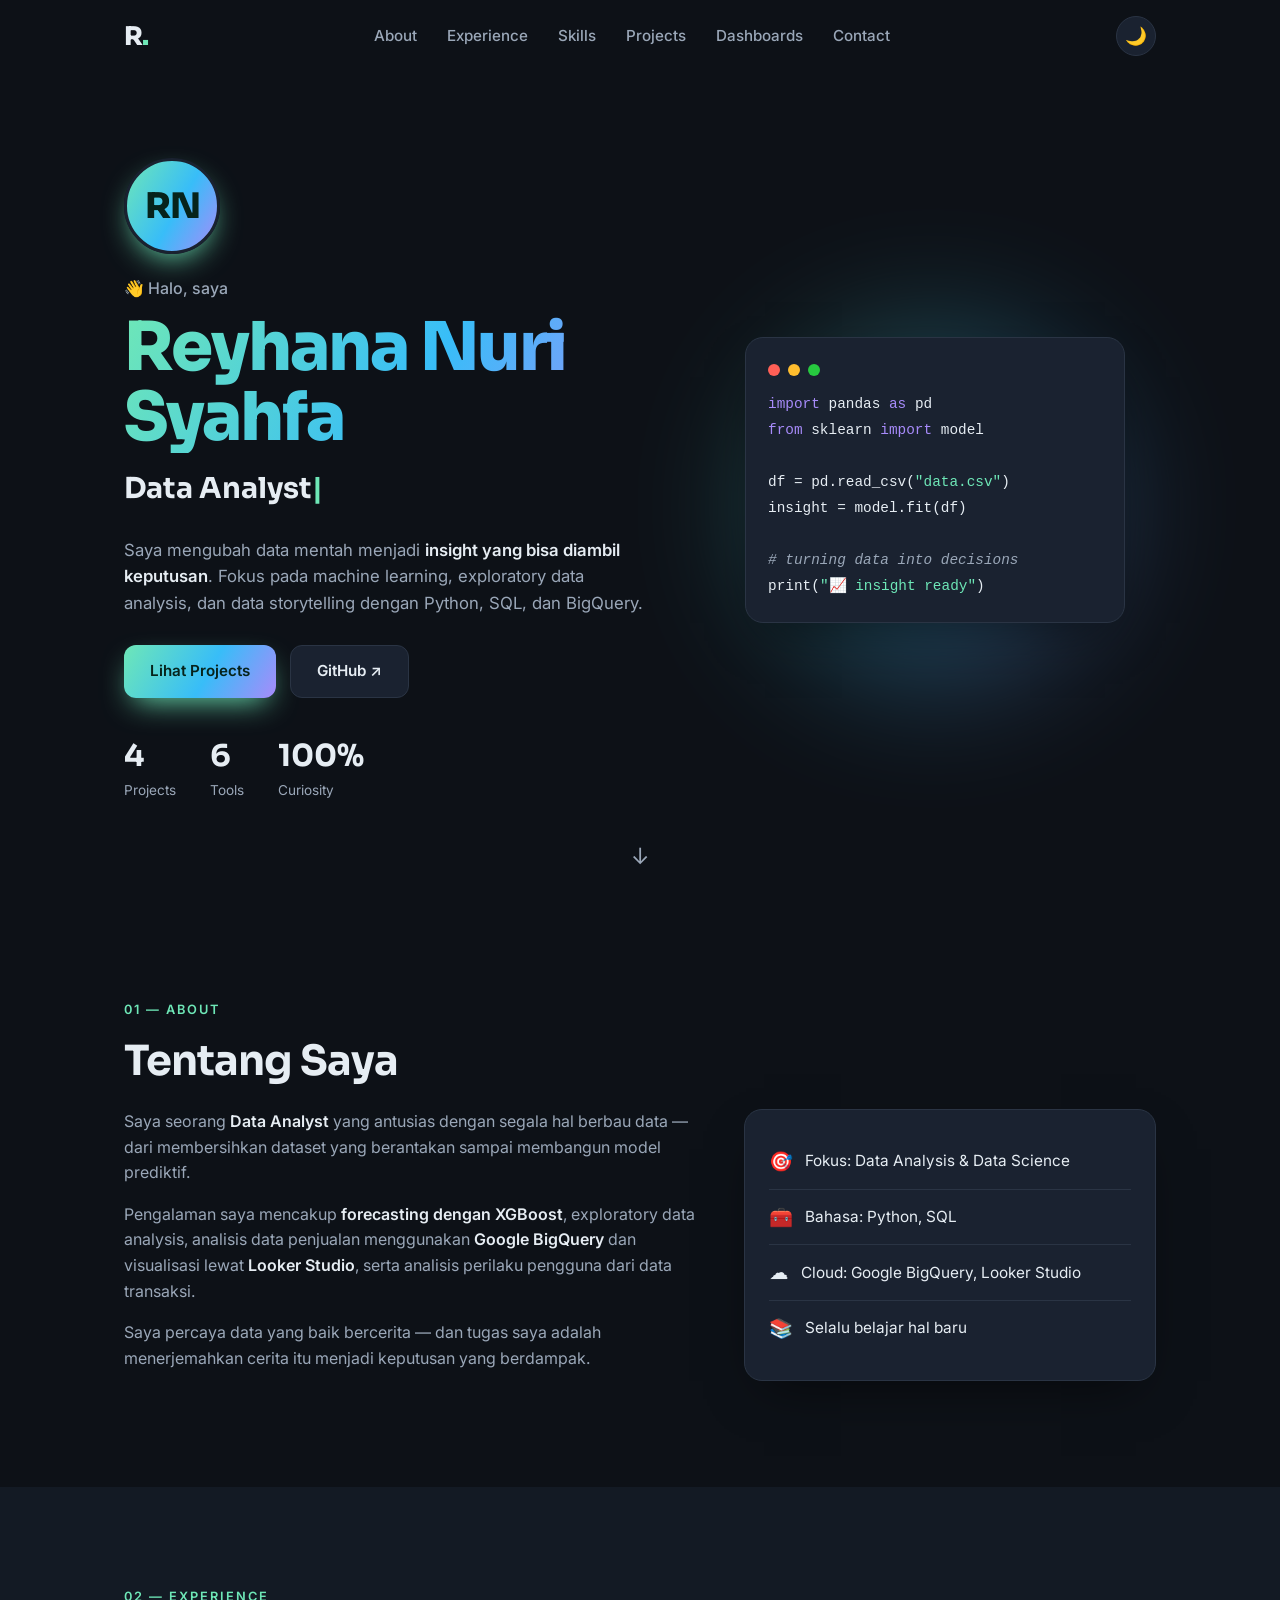
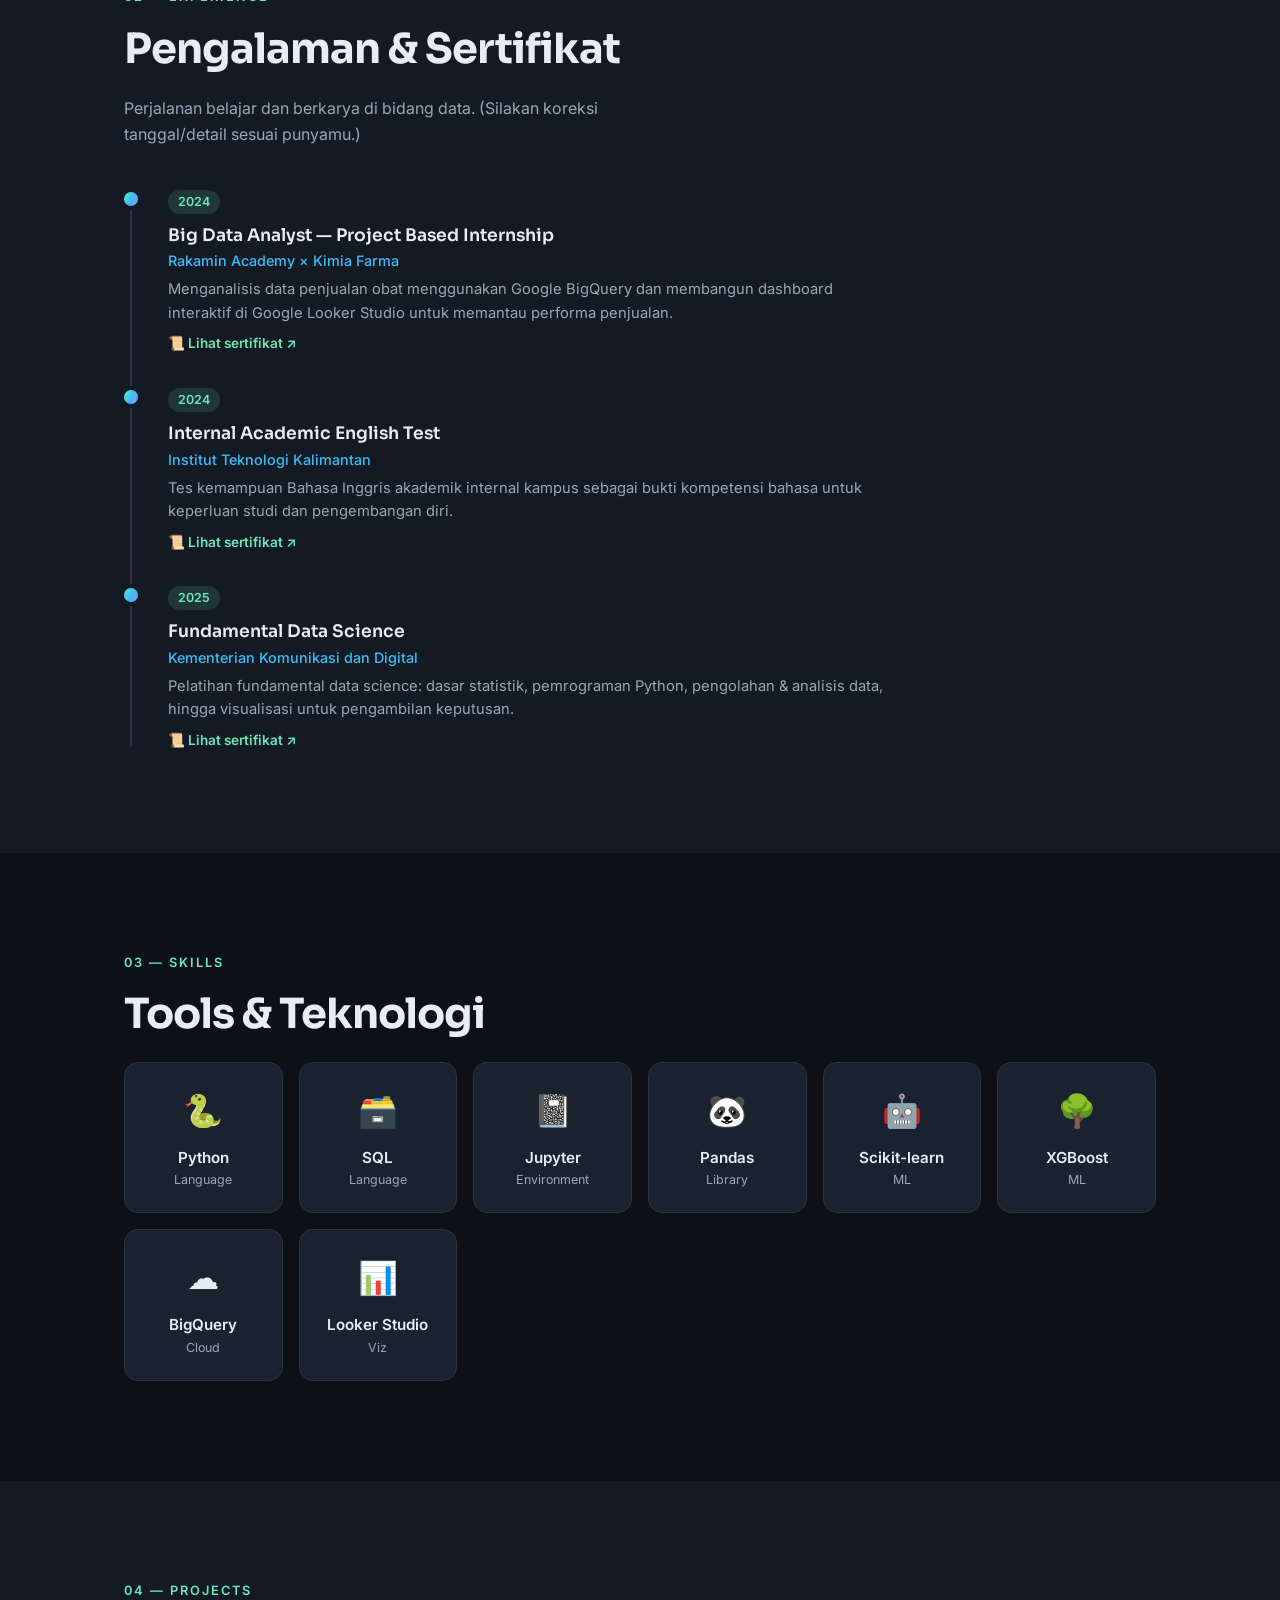
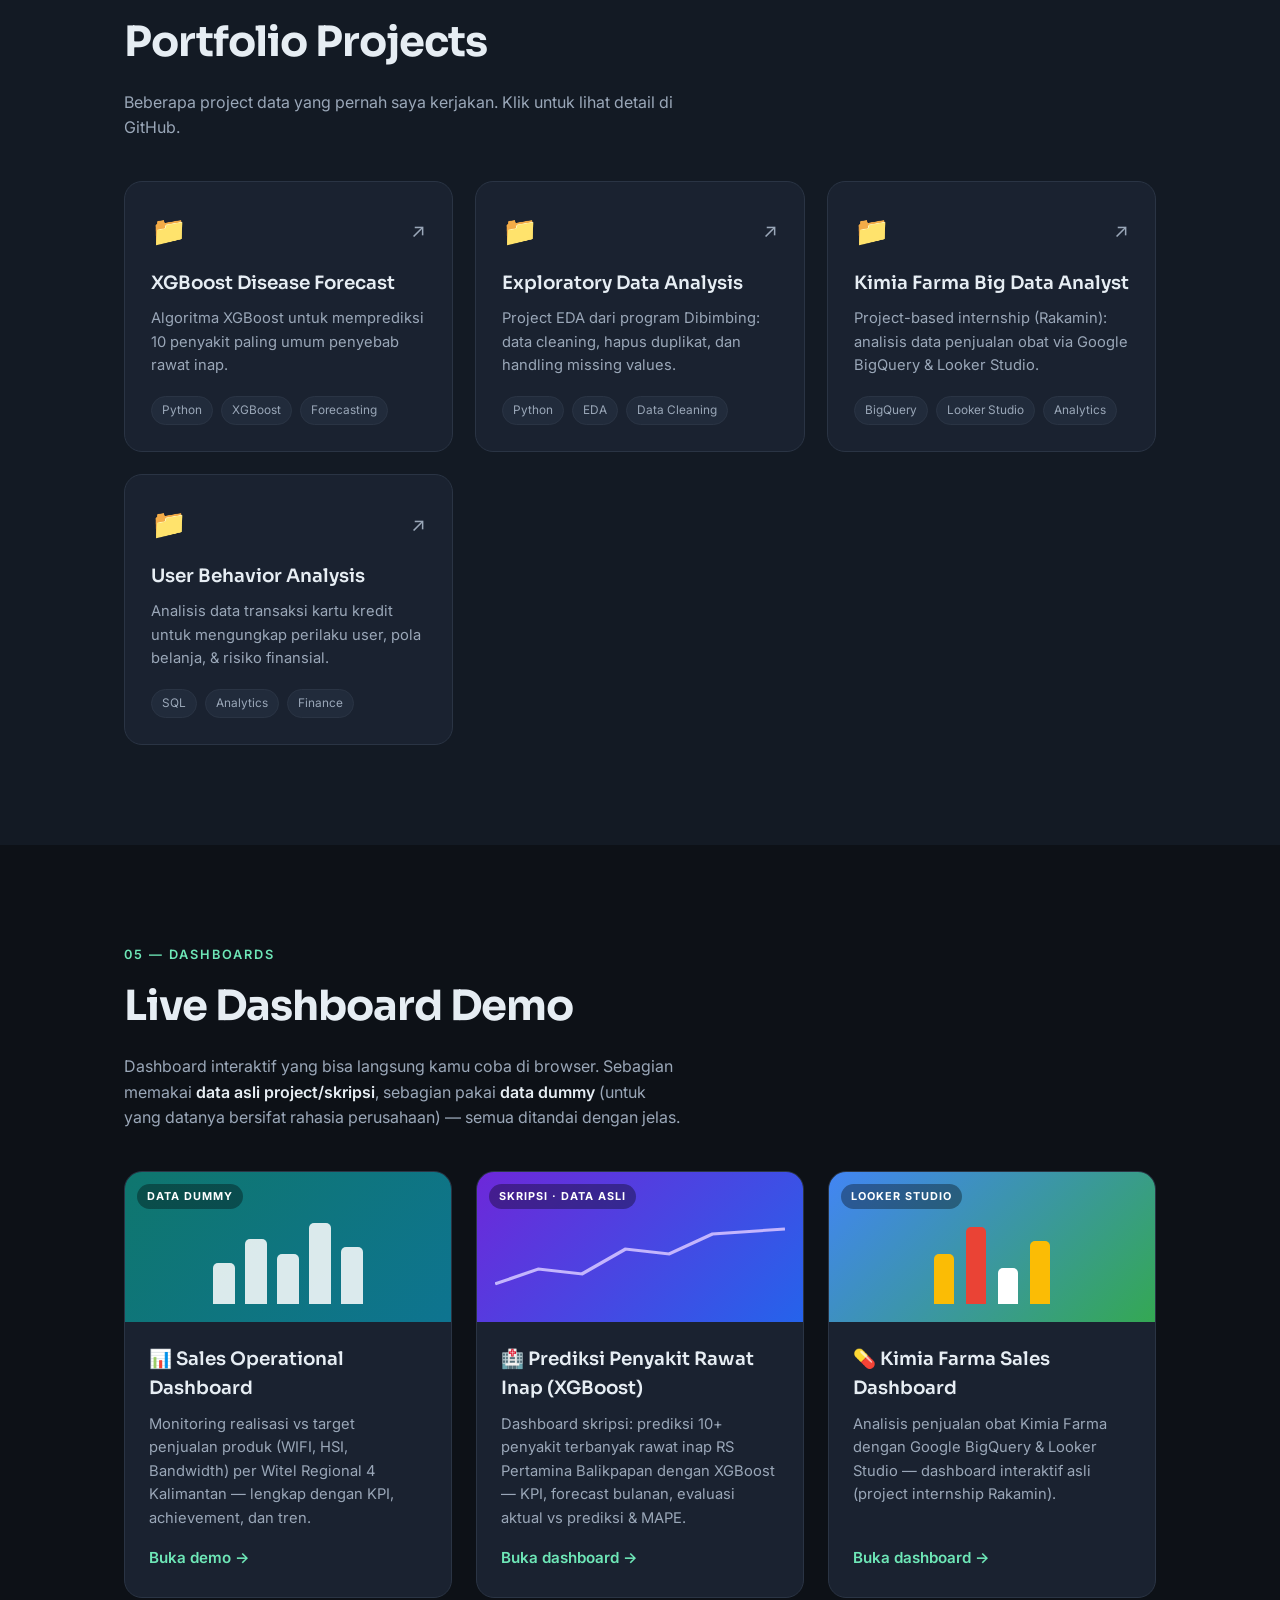
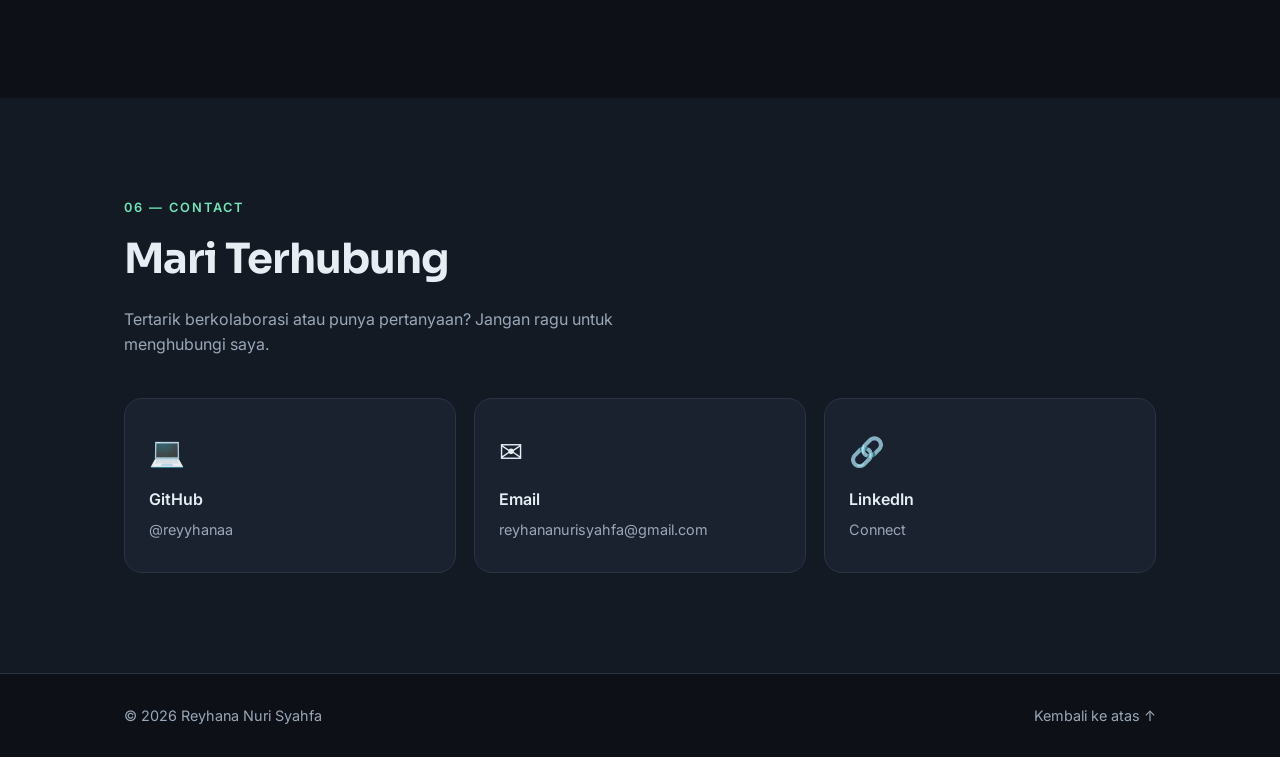
==== index.html @ 72321c36 "Add real XGBoost thesis dashboard (RS Pertamina Balikpapan) with actual data, replace dummy XGBoost " ====
<!DOCTYPE html>
<html lang="id">
<head>
  <meta charset="UTF-8" />
  <meta name="viewport" content="width=device-width, initial-scale=1.0" />
  <title>Reyhana Nuri Syahfa — Data Analyst</title>
  <meta name="description" content="Portfolio Reyhana Nuri Syahfa — Data Analyst & Data Science enthusiast. Machine learning, EDA, BigQuery, dan data storytelling." />
  <meta name="author" content="Reyhana Nuri Syahfa" />

  <!-- Open Graph (biar preview link bagus saat di-share) -->
  <meta property="og:title" content="Reyhana Nuri Syahfa — Data Analyst" />
  <meta property="og:description" content="Portfolio Data Analyst & Data Science: ML forecasting, EDA, BigQuery, data storytelling." />
  <meta property="og:type" content="website" />

  <link rel="preconnect" href="https://fonts.googleapis.com" />
  <link rel="preconnect" href="https://fonts.gstatic.com" crossorigin />
  <link href="https://fonts.googleapis.com/css2?family=Sora:wght@400;600;700;800&family=Inter:wght@400;500;600&display=swap" rel="stylesheet" />
  <link rel="stylesheet" href="style.css" />
  <link rel="icon" href="data:image/svg+xml,<svg xmlns='http://www.w3.org/2000/svg' viewBox='0 0 100 100'><text y='.9em' font-size='90'>📊</text></svg>" />
</head>
<body>
  <!-- ===== Navbar ===== -->
  <header class="nav" id="nav">
    <div class="container nav__inner">
      <a href="#home" class="nav__logo">R<span>.</span></a>
      <nav class="nav__links" id="navLinks">
        <a href="#about">About</a>
        <a href="#experience">Experience</a>
        <a href="#skills">Skills</a>
        <a href="#projects">Projects</a>
        <a href="#dashboards">Dashboards</a>
        <a href="#contact">Contact</a>
      </nav>
      <div class="nav__actions">
        <button class="theme-toggle" id="themeToggle" aria-label="Ganti tema">🌙</button>
        <button class="nav__burger" id="burger" aria-label="Menu">
          <span></span><span></span><span></span>
        </button>
      </div>
    </div>
  </header>

  <!-- ===== Hero ===== -->
  <section class="hero" id="home">
    <div class="container hero__inner">
      <div class="hero__text">
        <!-- Avatar: ganti gambar di dalam .avatar dengan <img src="profile.jpg"> untuk foto asli -->
        <div class="avatar" id="avatar" title="Reyhana Nuri Syahfa">
          <span class="avatar__initials">RN</span>
        </div>
        <p class="hero__eyebrow">👋 Halo, saya</p>
        <h1 class="hero__name">Reyhana Nuri Syahfa</h1>
        <h2 class="hero__role">
          <span class="typed" id="typed"></span><span class="cursor">|</span>
        </h2>
        <p class="hero__desc">
          Saya mengubah data mentah menjadi <strong>insight yang bisa diambil keputusan</strong>.
          Fokus pada machine learning, exploratory data analysis, dan data storytelling
          dengan Python, SQL, dan BigQuery.
        </p>
        <div class="hero__cta">
          <a href="#projects" class="btn btn--primary">Lihat Projects</a>
          <a href="https://github.com/reyyhanaa" target="_blank" rel="noopener" class="btn btn--ghost">GitHub ↗</a>
        </div>
        <div class="hero__stats">
          <div class="stat"><span class="stat__num" data-count="4">0</span><span class="stat__label">Projects</span></div>
          <div class="stat"><span class="stat__num" data-count="6">0</span><span class="stat__label">Tools</span></div>
          <div class="stat"><span class="stat__num" data-count="100" data-suffix="%">0</span><span class="stat__label">Curiosity</span></div>
        </div>
      </div>
      <div class="hero__visual">
        <div class="orb"></div>
        <div class="card-3d">
          <div class="card-3d__dot"></div>
          <pre class="code"><span class="c-key">import</span> pandas <span class="c-key">as</span> pd
<span class="c-key">from</span> sklearn <span class="c-key">import</span> model

df = pd.read_csv(<span class="c-str">"data.csv"</span>)
insight = model.fit(df)

<span class="c-com"># turning data into decisions</span>
print(<span class="c-str">"📈 insight ready"</span>)</pre>
        </div>
      </div>
    </div>
    <a href="#about" class="scroll-hint" aria-label="Scroll">↓</a>
  </section>

  <!-- ===== About ===== -->
  <section class="section" id="about">
    <div class="container">
      <p class="section__tag">01 — About</p>
      <h2 class="section__title">Tentang Saya</h2>
      <div class="about">
        <div class="about__text">
          <p>
            Saya seorang <strong>Data Analyst</strong> yang antusias dengan segala hal berbau data —
            dari membersihkan dataset yang berantakan sampai membangun model prediktif.
          </p>
          <p>
            Pengalaman saya mencakup <strong>forecasting dengan XGBoost</strong>, exploratory data analysis,
            analisis data penjualan menggunakan <strong>Google BigQuery</strong> dan visualisasi lewat
            <strong>Looker Studio</strong>, serta analisis perilaku pengguna dari data transaksi.
          </p>
          <p>
            Saya percaya data yang baik bercerita — dan tugas saya adalah menerjemahkan cerita itu
            menjadi keputusan yang berdampak.
          </p>
        </div>
        <ul class="about__facts">
          <li><span>🎯</span> Fokus: Data Analysis & Data Science</li>
          <li><span>🧰</span> Bahasa: Python, SQL</li>
          <li><span>☁️</span> Cloud: Google BigQuery, Looker Studio</li>
          <li><span>📚</span> Selalu belajar hal baru</li>
        </ul>
      </div>
    </div>
  </section>

  <!-- ===== Experience & Certificates ===== -->
  <section class="section section--alt" id="experience">
    <div class="container">
      <p class="section__tag">02 — Experience</p>
      <h2 class="section__title">Pengalaman & Sertifikat</h2>
      <p class="section__lead">Perjalanan belajar dan berkarya di bidang data. (Silakan koreksi tanggal/detail sesuai punyamu.)</p>

      <div class="exp">
        <!-- Timeline pengalaman -->
        <div class="timeline">
          <div class="tl-item reveal">
            <div class="tl-dot"></div>
            <span class="tl-date">2024</span>
            <h3 class="tl-title">Big Data Analyst — Project Based Internship</h3>
            <p class="tl-org">Rakamin Academy × Kimia Farma</p>
            <p class="tl-desc">Menganalisis data penjualan obat menggunakan Google BigQuery dan membangun dashboard interaktif di Google Looker Studio untuk memantau performa penjualan.</p>
            <a class="tl-cert" href="https://drive.google.com/file/d/1tSYmpcLawK9vk5KabUqML6oPOtY3QhhV/view?usp=sharing" target="_blank" rel="noopener">📜 Lihat sertifikat ↗</a>
          </div>
          <div class="tl-item reveal">
            <div class="tl-dot"></div>
            <span class="tl-date">2024</span>
            <h3 class="tl-title">Internal Academic English Test</h3>
            <p class="tl-org">Institut Teknologi Kalimantan</p>
            <p class="tl-desc">Tes kemampuan Bahasa Inggris akademik internal kampus sebagai bukti kompetensi bahasa untuk keperluan studi dan pengembangan diri.</p>
            <a class="tl-cert" href="https://drive.google.com/file/d/1hAOncNV_JxuX-88xfdrLg745r2Jt5vbB/view?usp=sharing">📜 Lihat sertifikat ↗</a>
          </div>
          <div class="tl-item reveal">
            <div class="tl-dot"></div>
            <span class="tl-date">2025</span>
            <h3 class="tl-title">Fundamental Data Science</h3>
            <p class="tl-org">Kementerian Komunikasi dan Digital</p>
            <p class="tl-desc">Pelatihan fundamental data science: dasar statistik, pemrograman Python, pengolahan & analisis data, hingga visualisasi untuk pengambilan keputusan.</p>
            <a class="tl-cert" href="https://drive.google.com/file/d/1wy8LeNHDrMxfZP5t_7JzoNF7H0rzIoj1/view?usp=sharing">📜 Lihat sertifikat ↗</a>
          </div>
        </div>
      </div>
    </div>
  </section>

  <!-- ===== Skills ===== -->
  <section class="section" id="skills">
    <div class="container">
      <p class="section__tag">03 — Skills</p>
      <h2 class="section__title">Tools & Teknologi</h2>
      <div class="skills" id="skillsGrid">
        <!-- diisi lewat script.js -->
      </div>
    </div>
  </section>

  <!-- ===== Projects ===== -->
  <section class="section section--alt" id="projects">
    <div class="container">
      <p class="section__tag">04 — Projects</p>
      <h2 class="section__title">Portfolio Projects</h2>
      <p class="section__lead">Beberapa project data yang pernah saya kerjakan. Klik untuk lihat detail di GitHub.</p>
      <div class="projects" id="projectsGrid">
        <!-- diisi lewat script.js -->
      </div>
    </div>
  </section>

  <!-- ===== Dashboards ===== -->
  <section class="section" id="dashboards">
    <div class="container">
      <p class="section__tag">05 — Dashboards</p>
      <h2 class="section__title">Live Dashboard Demo</h2>
      <p class="section__lead">
        Dashboard interaktif yang bisa langsung kamu coba di browser. Sebagian memakai
        <strong>data asli project/skripsi</strong>, sebagian pakai <strong>data dummy</strong>
        (untuk yang datanya bersifat rahasia perusahaan) — semua ditandai dengan jelas.
      </p>
      <div class="dash">
        <a class="dash__card reveal" href="dashboards/sales-operational.html">
          <div class="dash__preview dash__preview--sales">
            <span class="dash__badge">DATA DUMMY</span>
            <div class="dash__bars"><i></i><i></i><i></i><i></i><i></i></div>
          </div>
          <div class="dash__body">
            <h3 class="dash__name">📊 Sales Operational Dashboard</h3>
            <p class="dash__desc">Monitoring realisasi vs target penjualan produk (WIFI, HSI, Bandwidth) per Witel Regional 4 Kalimantan — lengkap dengan KPI, achievement, dan tren.</p>
            <span class="dash__cta">Buka demo →</span>
          </div>
        </a>

        <a class="dash__card reveal" href="dashboards/xgboost-rspb.html">
          <div class="dash__preview dash__preview--xgb">
            <span class="dash__badge">SKRIPSI · DATA ASLI</span>
            <svg viewBox="0 0 200 90" preserveAspectRatio="none" class="dash__spark"><polyline points="0,70 30,55 60,60 90,35 120,40 150,20 200,15" fill="none" stroke="currentColor" stroke-width="3"/></svg>
          </div>
          <div class="dash__body">
            <h3 class="dash__name">🏥 Prediksi Penyakit Rawat Inap (XGBoost)</h3>
            <p class="dash__desc">Dashboard skripsi: prediksi 10+ penyakit terbanyak rawat inap RS Pertamina Balikpapan dengan XGBoost — KPI, forecast bulanan, evaluasi aktual vs prediksi & MAPE.</p>
            <span class="dash__cta">Buka dashboard →</span>
          </div>
        </a>

        <a class="dash__card reveal" href="dashboards/kimiafarma-looker.html">
          <div class="dash__preview dash__preview--looker">
            <span class="dash__badge">LOOKER STUDIO</span>
            <div class="dash__gbars"><i></i><i></i><i></i><i></i></div>
          </div>
          <div class="dash__body">
            <h3 class="dash__name">💊 Kimia Farma Sales Dashboard</h3>
            <p class="dash__desc">Analisis penjualan obat Kimia Farma dengan Google BigQuery & Looker Studio — dashboard interaktif asli (project internship Rakamin).</p>
            <span class="dash__cta">Buka dashboard →</span>
          </div>
        </a>
      </div>
    </div>
  </section>

  <!-- ===== Contact ===== -->
  <section class="section section--alt" id="contact">
    <div class="container">
      <p class="section__tag">06 — Contact</p>
      <h2 class="section__title">Mari Terhubung</h2>
      <p class="section__lead">Tertarik berkolaborasi atau punya pertanyaan? Jangan ragu untuk menghubungi saya.</p>
      <div class="contact">
        <a class="contact__card" href="https://github.com/reyyhanaa" target="_blank" rel="noopener">
          <span class="contact__icon">💻</span>
          <span class="contact__label">GitHub</span>
          <span class="contact__value">@reyyhanaa</span>
        </a>
        <a class="contact__card" href="mailto:reyhananurisyahfa@gmail.com">
          <span class="contact__icon">✉️</span>
          <span class="contact__label">Email</span>
          <span class="contact__value">reyhananurisyahfa@gmail.com</span>
        </a>
        <a class="contact__card" href="https://linkedin.com/in/reyyhanaa" target="_blank" rel="noopener">
          <span class="contact__icon">🔗</span>
          <span class="contact__label">LinkedIn</span>
          <span class="contact__value">Connect</span>
        </a>
      </div>
    </div>
  </section>

  <!-- ===== Footer ===== -->
  <footer class="footer">
    <div class="container footer__inner">
      <p>© <span id="year"></span> Reyhana Nuri Syahfa</p>
      <a href="#home" class="footer__top">Kembali ke atas ↑</a>
    </div>
  </footer>

  <script src="script.js"></script>
</body>
</html>
---- style.css ----
/* ============================================================
   Reyhana Nuri Syahfa — Portfolio Stylesheet
   ============================================================ */

/* ---- Design tokens ---- */
:root {
  --bg: #0d1117;
  --bg-alt: #131a24;
  --surface: #1a2230;
  --surface-2: #212b3b;
  --border: #2a3444;
  --text: #e6edf3;
  --text-dim: #9aa7b8;
  --primary: #6ee7b7;
  --primary-2: #38bdf8;
  --accent: #a78bfa;
  --shadow: 0 20px 50px -20px rgba(0, 0, 0, 0.6);
  --radius: 18px;
  --maxw: 1080px;
  --grad: linear-gradient(120deg, var(--primary), var(--primary-2) 55%, var(--accent));
}

:root[data-theme="light"] {
  --bg: #f6f8fb;
  --bg-alt: #eef2f7;
  --surface: #ffffff;
  --surface-2: #f2f5f9;
  --border: #dde4ec;
  --text: #131a24;
  --text-dim: #5b6675;
  --shadow: 0 20px 50px -24px rgba(20, 40, 80, 0.25);
}

/* ---- Reset & base ---- */
* { box-sizing: border-box; margin: 0; padding: 0; }
html { scroll-behavior: smooth; }
body {
  font-family: "Inter", system-ui, -apple-system, sans-serif;
  background: var(--bg);
  color: var(--text);
  line-height: 1.6;
  overflow-x: hidden;
  transition: background .4s ease, color .4s ease;
}
h1, h2, h3, .nav__logo { font-family: "Sora", sans-serif; }
a { color: inherit; text-decoration: none; }
.container { width: 100%; max-width: var(--maxw); margin: 0 auto; padding: 0 24px; }
strong { color: var(--text); font-weight: 600; }

/* ---- Navbar ---- */
.nav {
  position: fixed; top: 0; left: 0; right: 0; z-index: 50;
  padding: 16px 0;
  transition: background .3s ease, box-shadow .3s ease, padding .3s ease;
}
.nav.scrolled {
  background: color-mix(in srgb, var(--bg) 82%, transparent);
  backdrop-filter: blur(14px);
  box-shadow: 0 1px 0 var(--border);
  padding: 10px 0;
}
.nav__inner { display: flex; align-items: center; justify-content: space-between; }
.nav__logo { font-size: 1.6rem; font-weight: 800; letter-spacing: -1px; }
.nav__logo span { color: var(--primary); }
.nav__links { display: flex; gap: 30px; }
.nav__links a { color: var(--text-dim); font-weight: 500; font-size: .95rem; position: relative; transition: color .2s; }
.nav__links a::after {
  content: ""; position: absolute; left: 0; bottom: -6px; width: 0; height: 2px;
  background: var(--grad); transition: width .25s ease;
}
.nav__links a:hover { color: var(--text); }
.nav__links a:hover::after { width: 100%; }
.nav__actions { display: flex; align-items: center; gap: 12px; }
.theme-toggle {
  background: var(--surface); border: 1px solid var(--border); color: var(--text);
  width: 40px; height: 40px; border-radius: 50%; cursor: pointer; font-size: 1.1rem;
  transition: transform .2s, background .2s;
}
.theme-toggle:hover { transform: rotate(20deg) scale(1.08); }
.nav__burger { display: none; flex-direction: column; gap: 5px; background: none; border: 0; cursor: pointer; }
.nav__burger span { width: 26px; height: 3px; background: var(--text); border-radius: 3px; transition: .3s; }

/* ---- Hero ---- */
.hero { position: relative; min-height: 100vh; display: flex; align-items: center; padding: 120px 0 60px; }
.hero__inner { display: grid; grid-template-columns: 1.1fr .9fr; gap: 50px; align-items: center; }
.hero__eyebrow { color: var(--text-dim); font-weight: 500; margin-bottom: 10px; }
.hero__name {
  font-size: clamp(2.4rem, 6vw, 4.2rem); font-weight: 800; line-height: 1.05; letter-spacing: -2px;
  background: var(--grad); -webkit-background-clip: text; background-clip: text; -webkit-text-fill-color: transparent;
}
.hero__role { font-size: clamp(1.2rem, 3vw, 1.8rem); margin: 12px 0 20px; min-height: 1.8em; color: var(--text); }
.cursor { color: var(--primary); animation: blink 1s step-end infinite; }
@keyframes blink { 50% { opacity: 0; } }
.hero__desc { color: var(--text-dim); max-width: 520px; font-size: 1.05rem; }
.hero__cta { display: flex; gap: 14px; margin: 28px 0 34px; flex-wrap: wrap; }
.btn {
  padding: 13px 26px; border-radius: 12px; font-weight: 600; font-size: .95rem; cursor: pointer;
  transition: transform .2s, box-shadow .2s, background .2s; display: inline-flex; align-items: center; gap: 8px;
}
.btn--primary { background: var(--grad); color: #06231b; box-shadow: 0 12px 30px -10px var(--primary); }
.btn--primary:hover { transform: translateY(-3px); box-shadow: 0 18px 36px -10px var(--primary); }
.btn--ghost { background: var(--surface); border: 1px solid var(--border); color: var(--text); }
.btn--ghost:hover { transform: translateY(-3px); border-color: var(--primary); }
.hero__stats { display: flex; gap: 34px; }
.stat { display: flex; flex-direction: column; }
.stat__num { font-family: "Sora"; font-size: 1.9rem; font-weight: 700; color: var(--text); }
.stat__label { color: var(--text-dim); font-size: .85rem; }

/* Hero visual */
.hero__visual { position: relative; display: flex; justify-content: center; }
.orb {
  position: absolute; width: 340px; height: 340px; border-radius: 50%;
  background: var(--grad); filter: blur(70px); opacity: .35; z-index: 0;
  animation: float 6s ease-in-out infinite;
}
@keyframes float { 0%,100% { transform: translateY(0); } 50% { transform: translateY(-24px); } }
.card-3d {
  position: relative; z-index: 1; background: var(--surface); border: 1px solid var(--border);
  border-radius: var(--radius); padding: 26px 22px 22px; box-shadow: var(--shadow); width: 100%; max-width: 380px;
  transition: transform .25s ease;
}
.card-3d:hover { transform: translateY(-6px) rotateX(3deg) rotateY(-3deg); }
.card-3d__dot { position: relative; margin-bottom: 16px; }
.card-3d__dot::before, .card-3d__dot::after,
.card-3d__dot { content: ""; }
.card-3d__dot { width: 12px; height: 12px; border-radius: 50%; background: #ff5f56; box-shadow: 20px 0 0 #ffbd2e, 40px 0 0 #27c93f; }
.code { font-family: "SFMono-Regular", ui-monospace, Menlo, Consolas, monospace; font-size: .9rem; line-height: 1.8; color: var(--text); white-space: pre-wrap; }
.c-key { color: var(--accent); }
.c-str { color: var(--primary); }
.c-com { color: var(--text-dim); font-style: italic; }

.scroll-hint {
  position: absolute; bottom: 26px; left: 50%; transform: translateX(-50%);
  color: var(--text-dim); font-size: 1.4rem; animation: bob 1.8s ease-in-out infinite;
}
@keyframes bob { 0%,100% { transform: translate(-50%, 0); } 50% { transform: translate(-50%, 8px); } }

/* ---- Sections ---- */
.section { padding: 100px 0; }
.section--alt { background: var(--bg-alt); }
.section__tag { color: var(--primary); font-weight: 600; letter-spacing: 2px; font-size: .8rem; text-transform: uppercase; margin-bottom: 8px; }
.section__title { font-size: clamp(1.8rem, 4vw, 2.6rem); font-weight: 700; letter-spacing: -1px; margin-bottom: 14px; }
.section__lead { color: var(--text-dim); max-width: 560px; margin-bottom: 40px; }

/* ---- About ---- */
.about { display: grid; grid-template-columns: 1.4fr 1fr; gap: 44px; align-items: start; }
.about__text p { color: var(--text-dim); margin-bottom: 16px; }
.about__facts { list-style: none; background: var(--surface); border: 1px solid var(--border); border-radius: var(--radius); padding: 24px; box-shadow: var(--shadow); }
.about__facts li { display: flex; align-items: center; gap: 12px; padding: 12px 0; border-bottom: 1px solid var(--border); color: var(--text); font-size: .96rem; }
.about__facts li:last-child { border-bottom: 0; }
.about__facts span { font-size: 1.2rem; }

/* ---- Skills ---- */
.skills { display: grid; grid-template-columns: repeat(auto-fill, minmax(150px, 1fr)); gap: 16px; }
.skill {
  background: var(--surface); border: 1px solid var(--border); border-radius: 14px; padding: 22px 18px;
  text-align: center; transition: transform .2s, border-color .2s; cursor: default;
}
.skill:hover { transform: translateY(-5px); border-color: var(--primary); }
.skill__icon { font-size: 2rem; display: block; margin-bottom: 10px; }
.skill__name { font-weight: 600; font-size: .95rem; }
.skill__cat { color: var(--text-dim); font-size: .78rem; }

/* ---- Projects ---- */
.projects { display: grid; grid-template-columns: repeat(auto-fill, minmax(300px, 1fr)); gap: 22px; }
.project {
  background: var(--surface); border: 1px solid var(--border); border-radius: var(--radius); padding: 26px;
  display: flex; flex-direction: column; transition: transform .25s, border-color .25s, box-shadow .25s; position: relative; overflow: hidden;
}
.project::before {
  content: ""; position: absolute; inset: 0 0 auto 0; height: 4px; background: var(--grad); transform: scaleX(0); transform-origin: left; transition: transform .3s ease;
}
.project:hover { transform: translateY(-6px); border-color: transparent; box-shadow: var(--shadow); }
.project:hover::before { transform: scaleX(1); }
.project__top { display: flex; justify-content: space-between; align-items: center; margin-bottom: 14px; }
.project__folder { font-size: 1.8rem; }
.project__link { color: var(--text-dim); font-size: 1.2rem; transition: color .2s, transform .2s; }
.project__link:hover { color: var(--primary); transform: translate(2px, -2px); }
.project__name { font-family: "Sora"; font-size: 1.15rem; font-weight: 600; margin-bottom: 10px; }
.project__desc { color: var(--text-dim); font-size: .92rem; flex: 1; margin-bottom: 18px; }
.project__tags { display: flex; flex-wrap: wrap; gap: 8px; }
.tag { font-size: .74rem; background: var(--surface-2); border: 1px solid var(--border); color: var(--text-dim); padding: 4px 10px; border-radius: 100px; }

/* ---- Contact ---- */
.contact { display: grid; grid-template-columns: repeat(auto-fit, minmax(200px, 1fr)); gap: 18px; }
.contact__card {
  background: var(--surface); border: 1px solid var(--border); border-radius: var(--radius); padding: 30px 24px;
  display: flex; flex-direction: column; gap: 6px; align-items: flex-start; transition: transform .2s, border-color .2s;
}
.contact__card:hover { transform: translateY(-5px); border-color: var(--primary); }
.contact__icon { font-size: 1.8rem; margin-bottom: 6px; }
.contact__label { font-weight: 600; }
.contact__value { color: var(--text-dim); font-size: .9rem; }

/* ---- Footer ---- */
.footer { border-top: 1px solid var(--border); padding: 30px 0; }
.footer__inner { display: flex; justify-content: space-between; align-items: center; gap: 16px; flex-wrap: wrap; }
.footer p { color: var(--text-dim); font-size: .9rem; }
.footer__top { color: var(--text-dim); font-size: .9rem; transition: color .2s; }
.footer__top:hover { color: var(--primary); }

/* ---- Reveal on scroll ---- */
.reveal { opacity: 0; transform: translateY(30px); transition: opacity .7s ease, transform .7s ease; }
.reveal.visible { opacity: 1; transform: none; }

/* ---- Responsive ---- */
@media (max-width: 860px) {
  .hero__inner, .about { grid-template-columns: 1fr; }
  .hero__visual { order: -1; margin-bottom: 20px; }
  .nav__links {
    position: fixed; inset: 0 0 0 auto; width: 70%; max-width: 300px; flex-direction: column;
    background: var(--surface); padding: 90px 30px; gap: 22px; transform: translateX(100%);
    transition: transform .3s ease; box-shadow: var(--shadow);
  }
  .nav__links.open { transform: translateX(0); }
  .nav__burger { display: flex; }
  .nav__burger.open span:nth-child(1) { transform: translateY(8px) rotate(45deg); }
  .nav__burger.open span:nth-child(2) { opacity: 0; }
  .nav__burger.open span:nth-child(3) { transform: translateY(-8px) rotate(-45deg); }
}
@media (max-width: 480px) {
  .hero__stats { gap: 22px; }
  .section { padding: 72px 0; }
}

/* ---- Avatar ---- */
.avatar {
  width: 96px; height: 96px; border-radius: 50%; margin-bottom: 22px;
  display: grid; place-items: center; overflow: hidden;
  background: var(--grad); box-shadow: 0 12px 30px -10px var(--primary);
  border: 3px solid var(--surface); position: relative;
}
.avatar img { width: 100%; height: 100%; object-fit: cover; }
.avatar__initials { font-family: "Sora"; font-weight: 800; font-size: 2.2rem; color: #06231b; letter-spacing: -1px; }

/* ---- Experience / Timeline ---- */
.exp { display: block; max-width: 760px; }
.timeline { position: relative; padding-left: 26px; }
.timeline::before { content: ""; position: absolute; left: 6px; top: 6px; bottom: 6px; width: 2px; background: var(--border); }
.tl-item { position: relative; padding: 0 0 30px 18px; }
.tl-item:last-child { padding-bottom: 0; }
.tl-dot { position: absolute; left: -26px; top: 4px; width: 14px; height: 14px; border-radius: 50%; background: var(--grad); box-shadow: 0 0 0 4px var(--bg-alt); }
.tl-date { display: inline-block; font-size: .78rem; font-weight: 600; color: var(--primary); background: color-mix(in srgb, var(--primary) 14%, transparent); padding: 2px 10px; border-radius: 100px; margin-bottom: 8px; }
.tl-title { font-family: "Sora"; font-size: 1.08rem; font-weight: 600; }
.tl-org { color: var(--primary-2); font-size: .9rem; font-weight: 500; margin-bottom: 6px; }
.tl-desc { color: var(--text-dim); font-size: .92rem; }
.tl-cert { display: inline-flex; align-items: center; gap: 6px; margin-top: 8px; font-size: .85rem; font-weight: 600; color: var(--primary); transition: gap .2s, color .2s; }
.tl-cert:hover { gap: 10px; color: var(--primary-2); }

.certs { background: var(--surface); border: 1px solid var(--border); border-radius: var(--radius); padding: 24px; box-shadow: var(--shadow); }
.certs__heading { font-family: "Sora"; font-size: 1.05rem; margin-bottom: 16px; }
.cert { display: flex; align-items: center; gap: 14px; padding: 12px; border-radius: 12px; border: 1px solid var(--border); margin-bottom: 10px; transition: transform .2s, border-color .2s; }
.cert:hover { transform: translateX(4px); border-color: var(--primary); }
.cert__icon { font-size: 1.5rem; }
.cert__name { display: block; font-weight: 600; font-size: .95rem; }
.cert__issuer { display: block; color: var(--text-dim); font-size: .82rem; }
.certs__note { color: var(--text-dim); font-size: .8rem; margin-top: 12px; }
.certs__note code { background: var(--surface-2); padding: 1px 6px; border-radius: 5px; font-size: .78rem; }

/* ---- Dashboard cards ---- */
.dash { display: grid; grid-template-columns: repeat(auto-fit, minmax(320px, 1fr)); gap: 24px; }
.dash__card { background: var(--surface); border: 1px solid var(--border); border-radius: var(--radius); overflow: hidden; display: flex; flex-direction: column; transition: transform .25s, border-color .25s, box-shadow .25s; }
.dash__card:hover { transform: translateY(-6px); border-color: var(--primary); box-shadow: var(--shadow); }
.dash__preview { position: relative; height: 150px; display: flex; align-items: flex-end; justify-content: center; padding: 18px; overflow: hidden; }
.dash__preview--sales { background: linear-gradient(135deg, #0f766e, #0e7490); }
.dash__preview--xgb { background: linear-gradient(135deg, #6d28d9, #2563eb); color: #c4b5fd; }
.dash__preview--looker { background: linear-gradient(135deg, #4285F4, #34A853); }
.dash__gbars { display: flex; align-items: flex-end; gap: 12px; height: 90px; }
.dash__gbars i { width: 20px; border-radius: 5px 5px 0 0; animation: grow 1.4s ease infinite alternate; }
.dash__gbars i:nth-child(1) { height: 55%; background: #FBBC05; }
.dash__gbars i:nth-child(2) { height: 85%; background: #EA4335; animation-delay: .15s; }
.dash__gbars i:nth-child(3) { height: 40%; background: #fff; animation-delay: .3s; }
.dash__gbars i:nth-child(4) { height: 70%; background: #FBBC05; animation-delay: .45s; }
.dash__badge { position: absolute; top: 12px; left: 12px; font-size: .68rem; font-weight: 700; letter-spacing: 1px; background: rgba(0,0,0,.35); color: #fff; padding: 4px 10px; border-radius: 100px; }
.dash__bars { display: flex; align-items: flex-end; gap: 10px; height: 90px; width: 100%; justify-content: center; }
.dash__bars i { width: 22px; background: rgba(255,255,255,.85); border-radius: 5px 5px 0 0; animation: grow 1.4s ease infinite alternate; }
.dash__bars i:nth-child(1) { height: 45%; } .dash__bars i:nth-child(2) { height: 72%; animation-delay: .15s; }
.dash__bars i:nth-child(3) { height: 55%; animation-delay: .3s; } .dash__bars i:nth-child(4) { height: 90%; animation-delay: .45s; }
.dash__bars i:nth-child(5) { height: 63%; animation-delay: .6s; }
@keyframes grow { from { transform: scaleY(.7); transform-origin: bottom; } to { transform: scaleY(1); } }
.dash__spark { width: 100%; height: 90px; }
.dash__body { padding: 22px 24px 26px; display: flex; flex-direction: column; flex: 1; }
.dash__name { font-family: "Sora"; font-size: 1.15rem; font-weight: 600; margin-bottom: 10px; }
.dash__desc { color: var(--text-dim); font-size: .92rem; flex: 1; margin-bottom: 16px; }
.dash__cta { font-weight: 600; color: var(--primary); font-size: .95rem; }

@media (max-width: 860px) {
  .exp { grid-template-columns: 1fr; }
}

@media (prefers-reduced-motion: reduce) {
  * { animation: none !important; transition: none !important; }
  html { scroll-behavior: auto; }
}
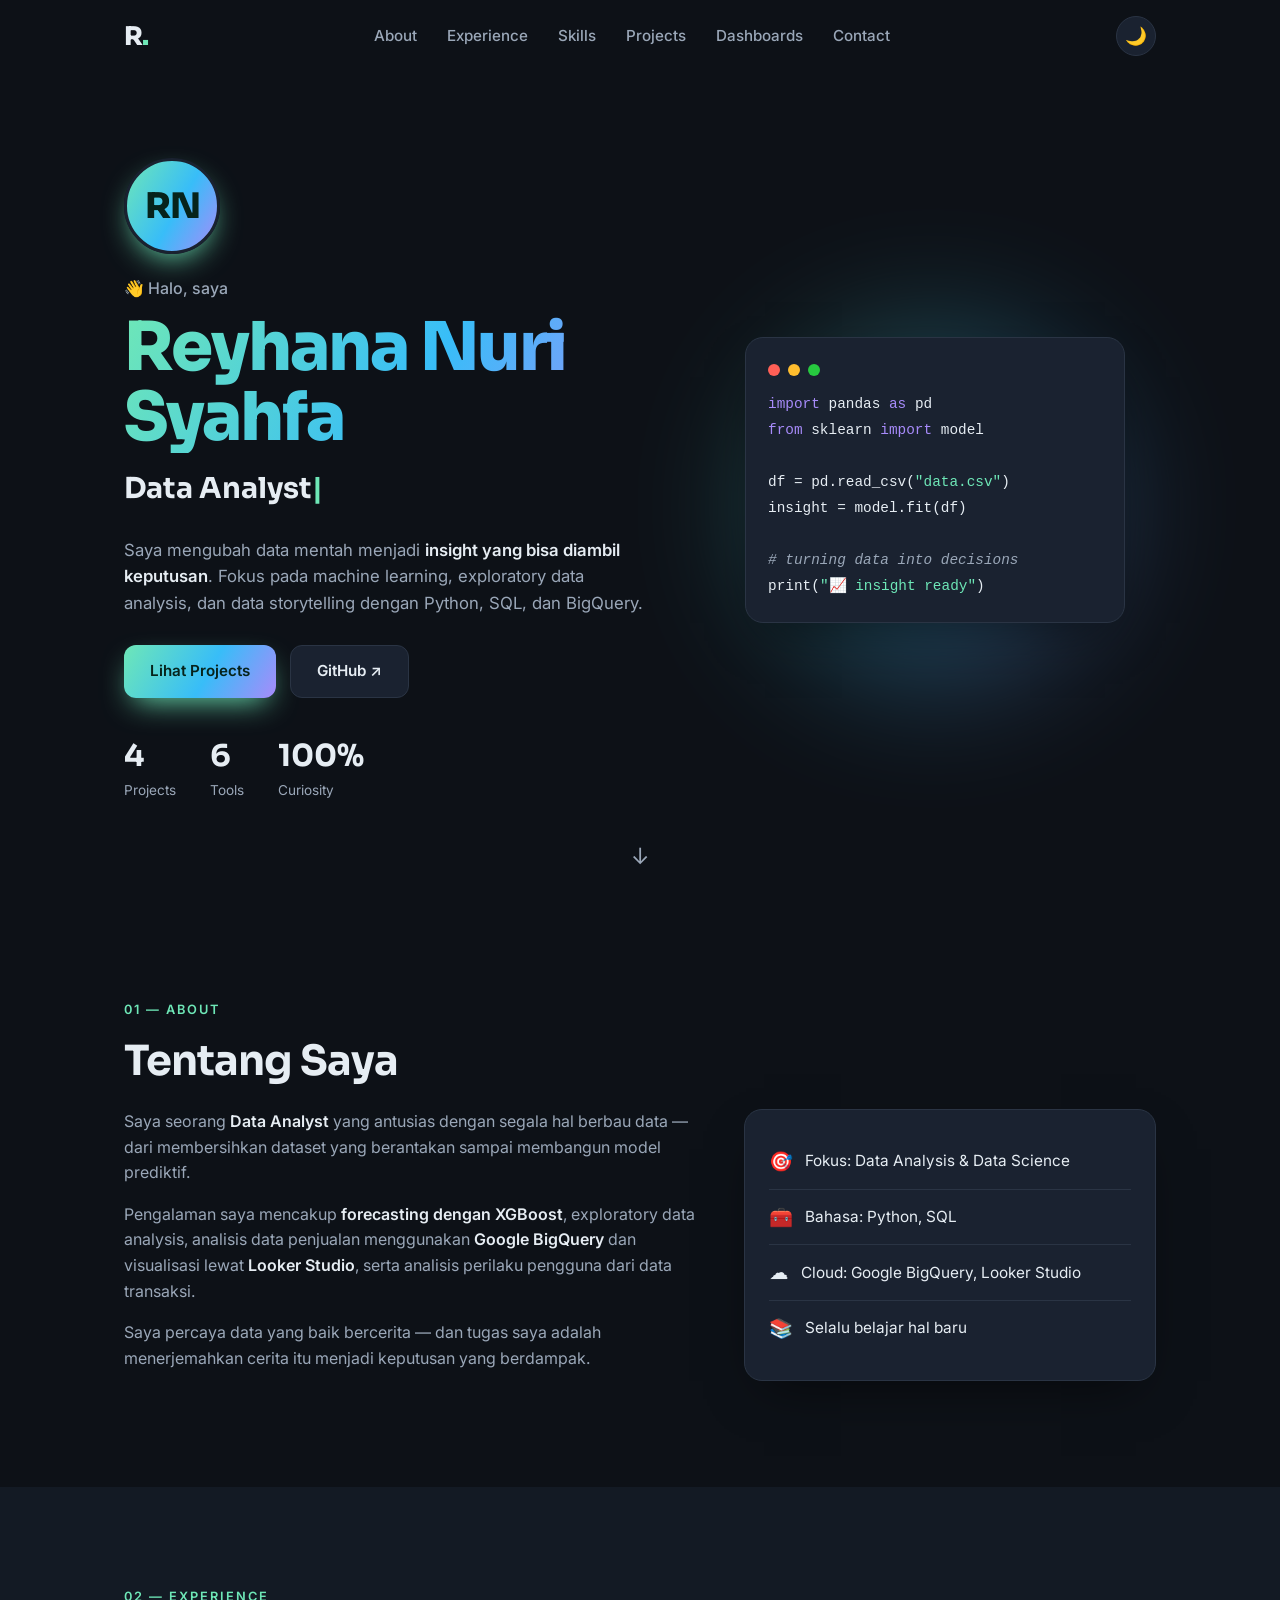
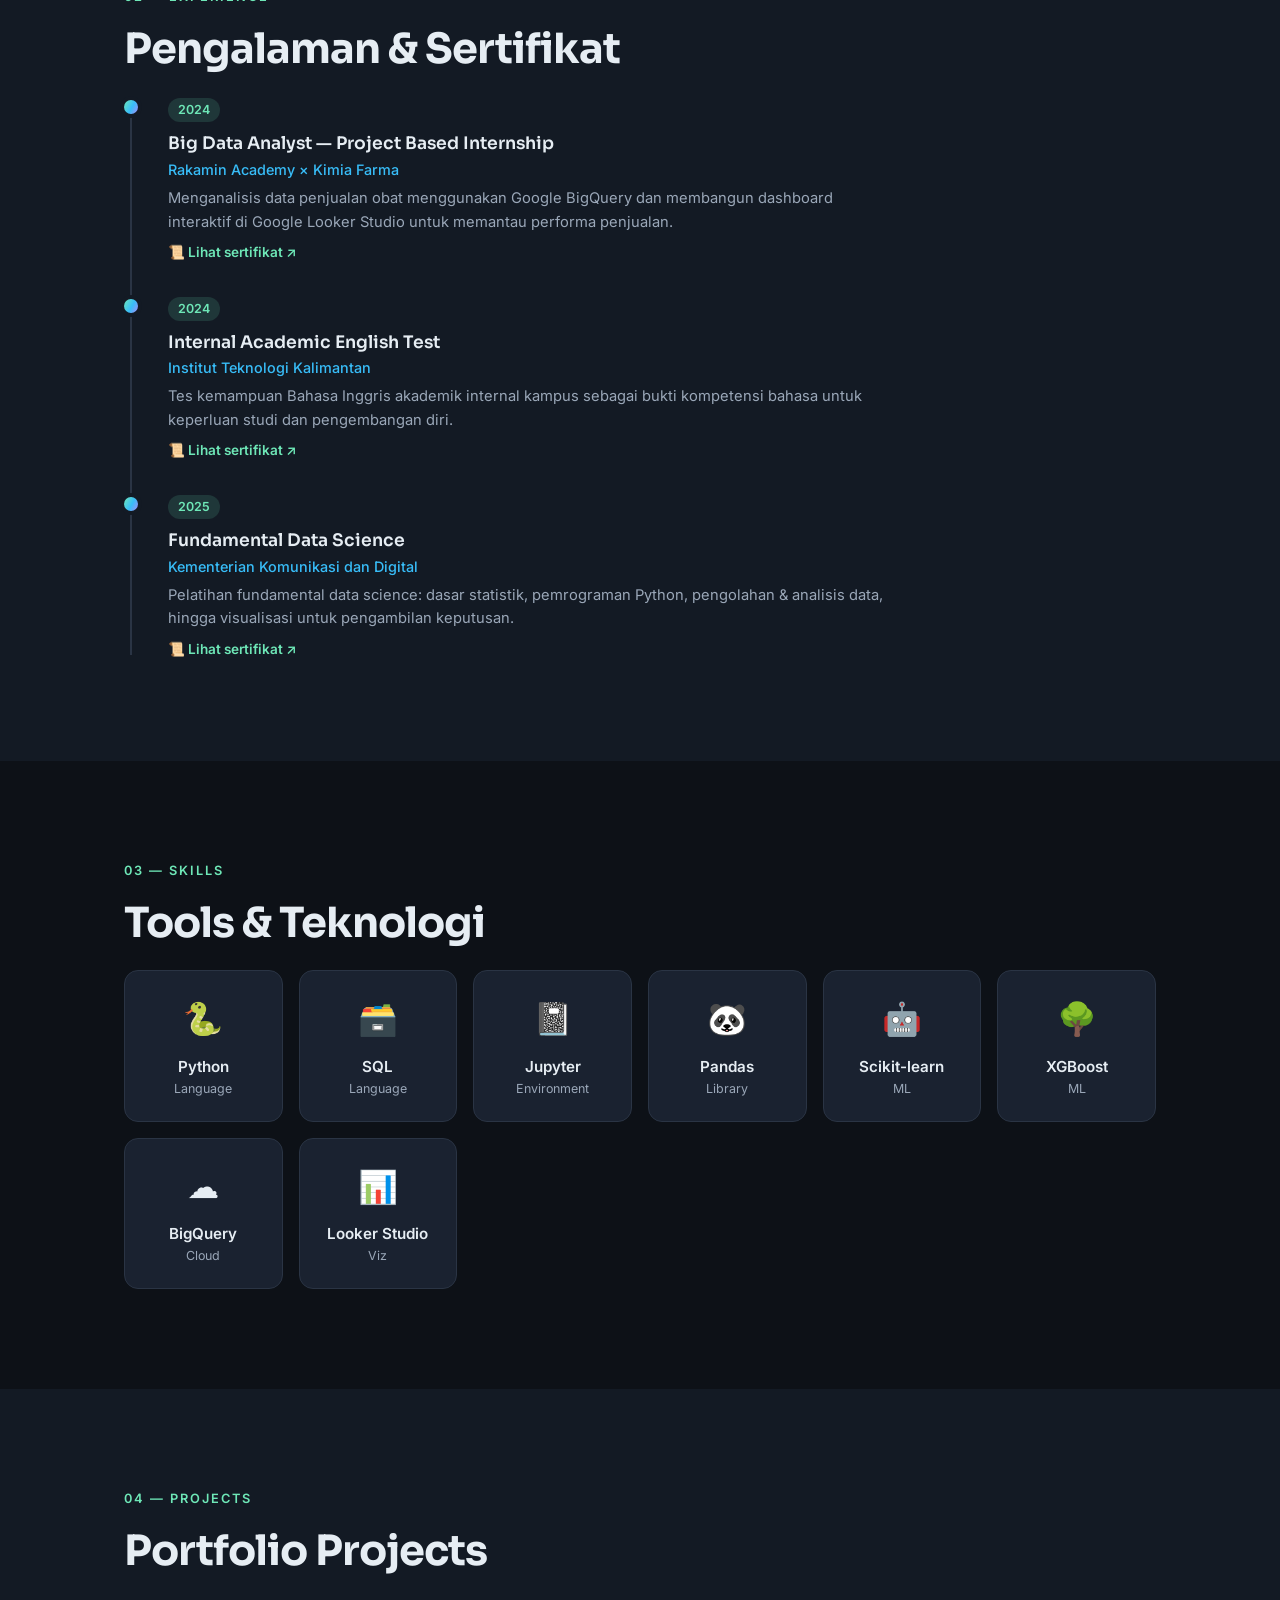
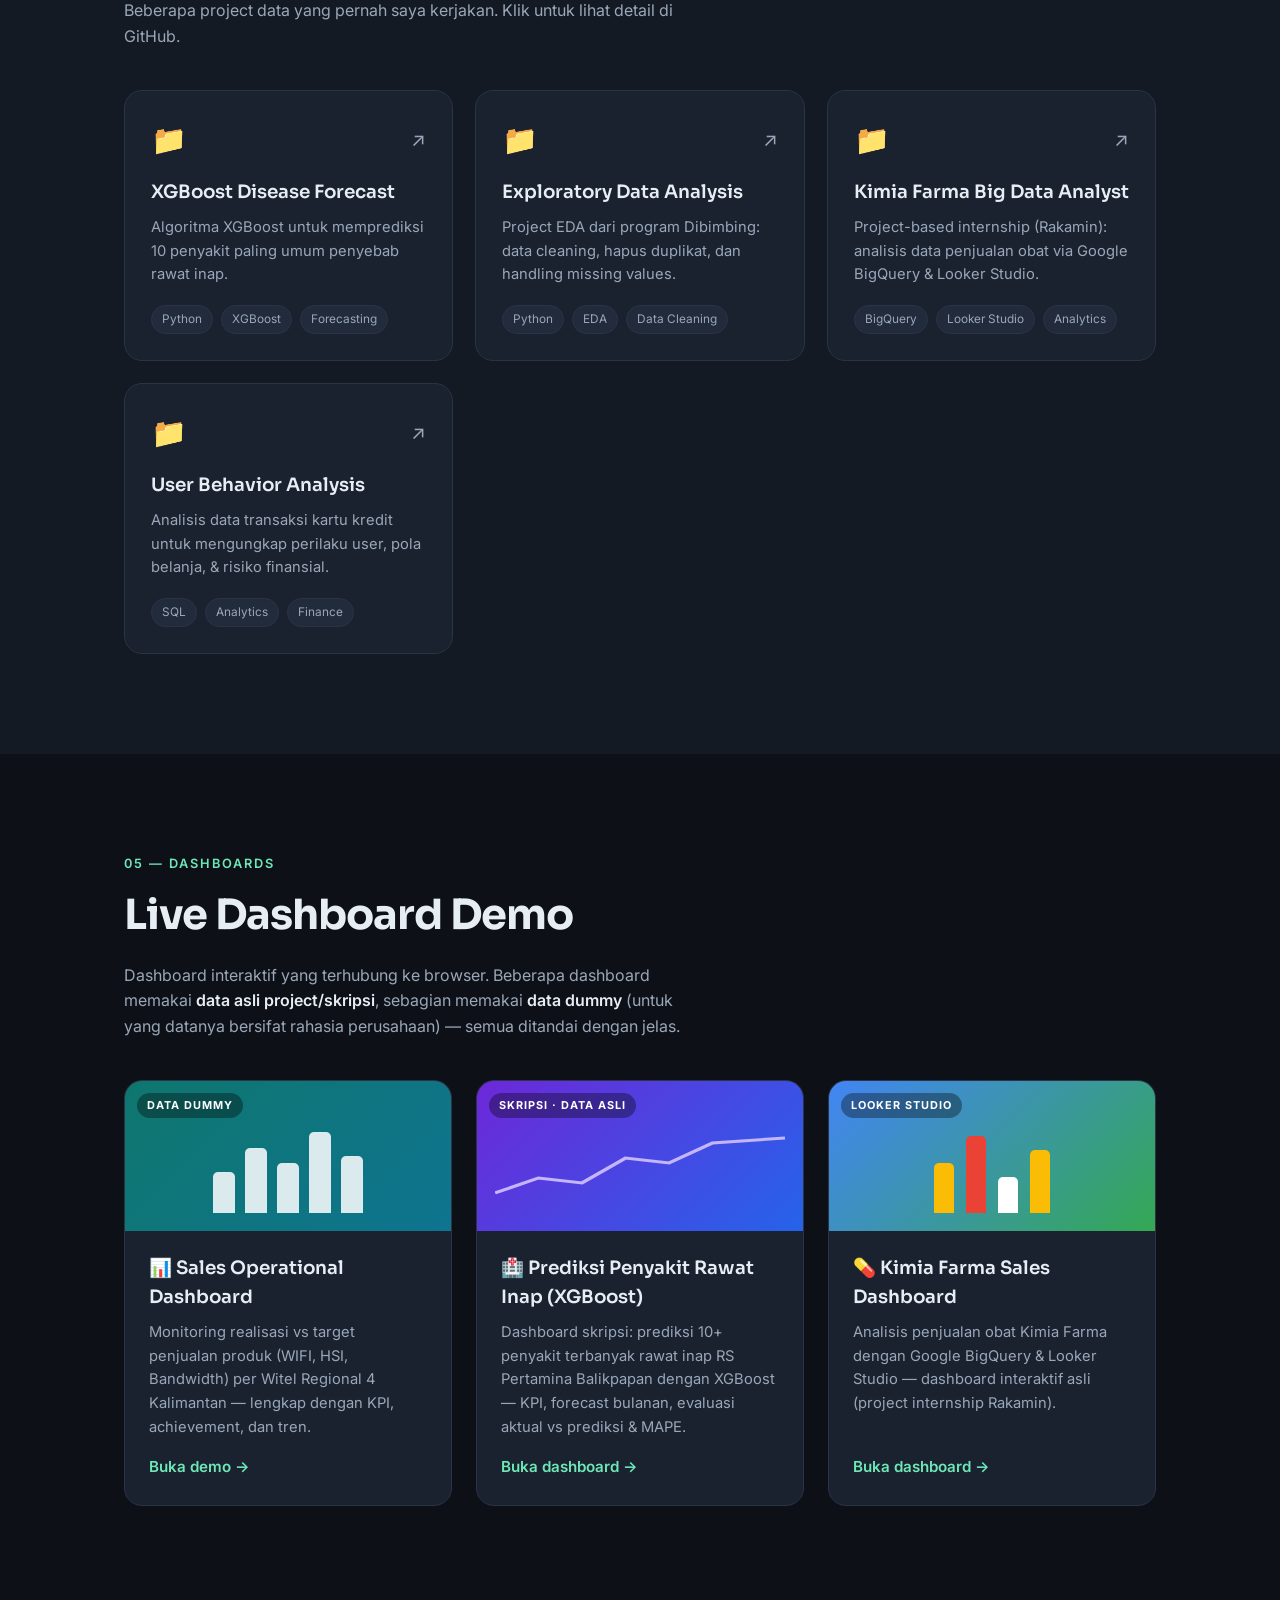
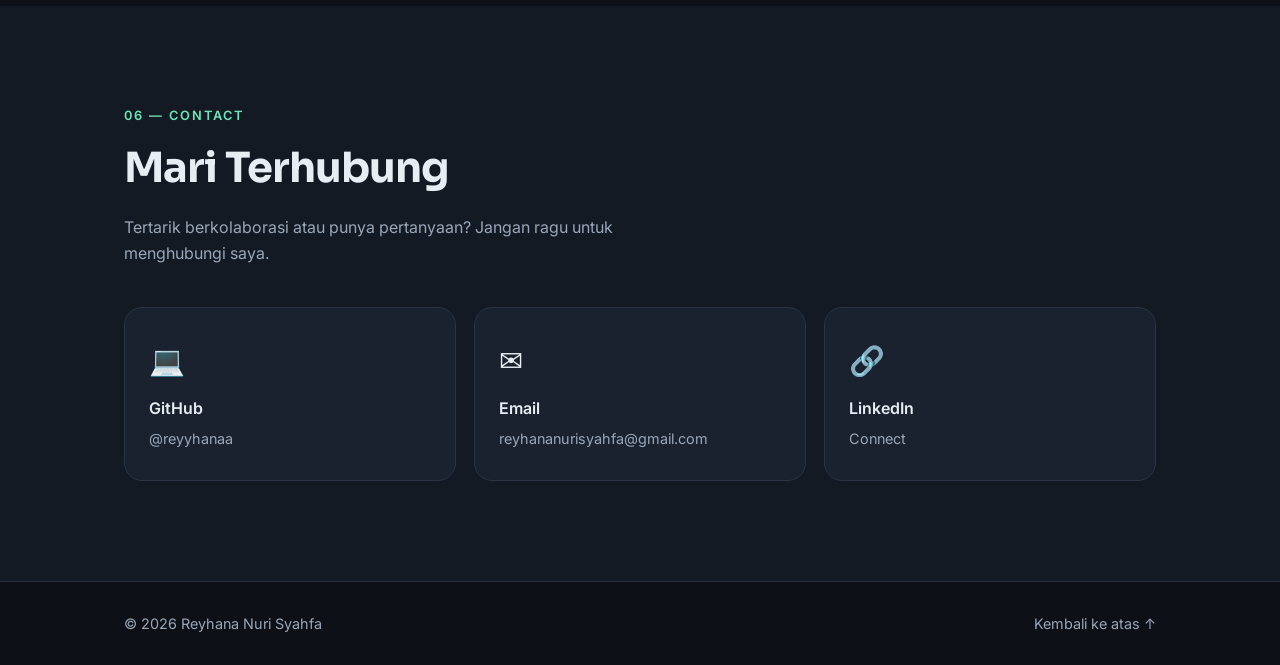
==== commit 36ac3216: "Update index.html" ====
--- a/index.html
+++ b/index.html
@@ -122,7 +122,7 @@
     <div class="container">
       <p class="section__tag">02 — Experience</p>
       <h2 class="section__title">Pengalaman & Sertifikat</h2>
-      <p class="section__lead">Perjalanan belajar dan berkarya di bidang data. (Silakan koreksi tanggal/detail sesuai punyamu.)</p>
+      <!-- <p class="section__lead">Perjalanan belajar dan berkarya di bidang data. (Silakan koreksi tanggal/detail sesuai punyamu.)</p> -->
 
       <div class="exp">
         <!-- Timeline pengalaman -->
@@ -185,8 +185,8 @@
       <p class="section__tag">05 — Dashboards</p>
       <h2 class="section__title">Live Dashboard Demo</h2>
       <p class="section__lead">
-        Dashboard interaktif yang bisa langsung kamu coba di browser. Sebagian memakai
-        <strong>data asli project/skripsi</strong>, sebagian pakai <strong>data dummy</strong>
+        Dashboard interaktif yang terhubung ke browser. Beberapa dashboard memakai
+        <strong>data asli project/skripsi</strong>, sebagian memakai <strong>data dummy</strong>
         (untuk yang datanya bersifat rahasia perusahaan) — semua ditandai dengan jelas.
       </p>
       <div class="dash">
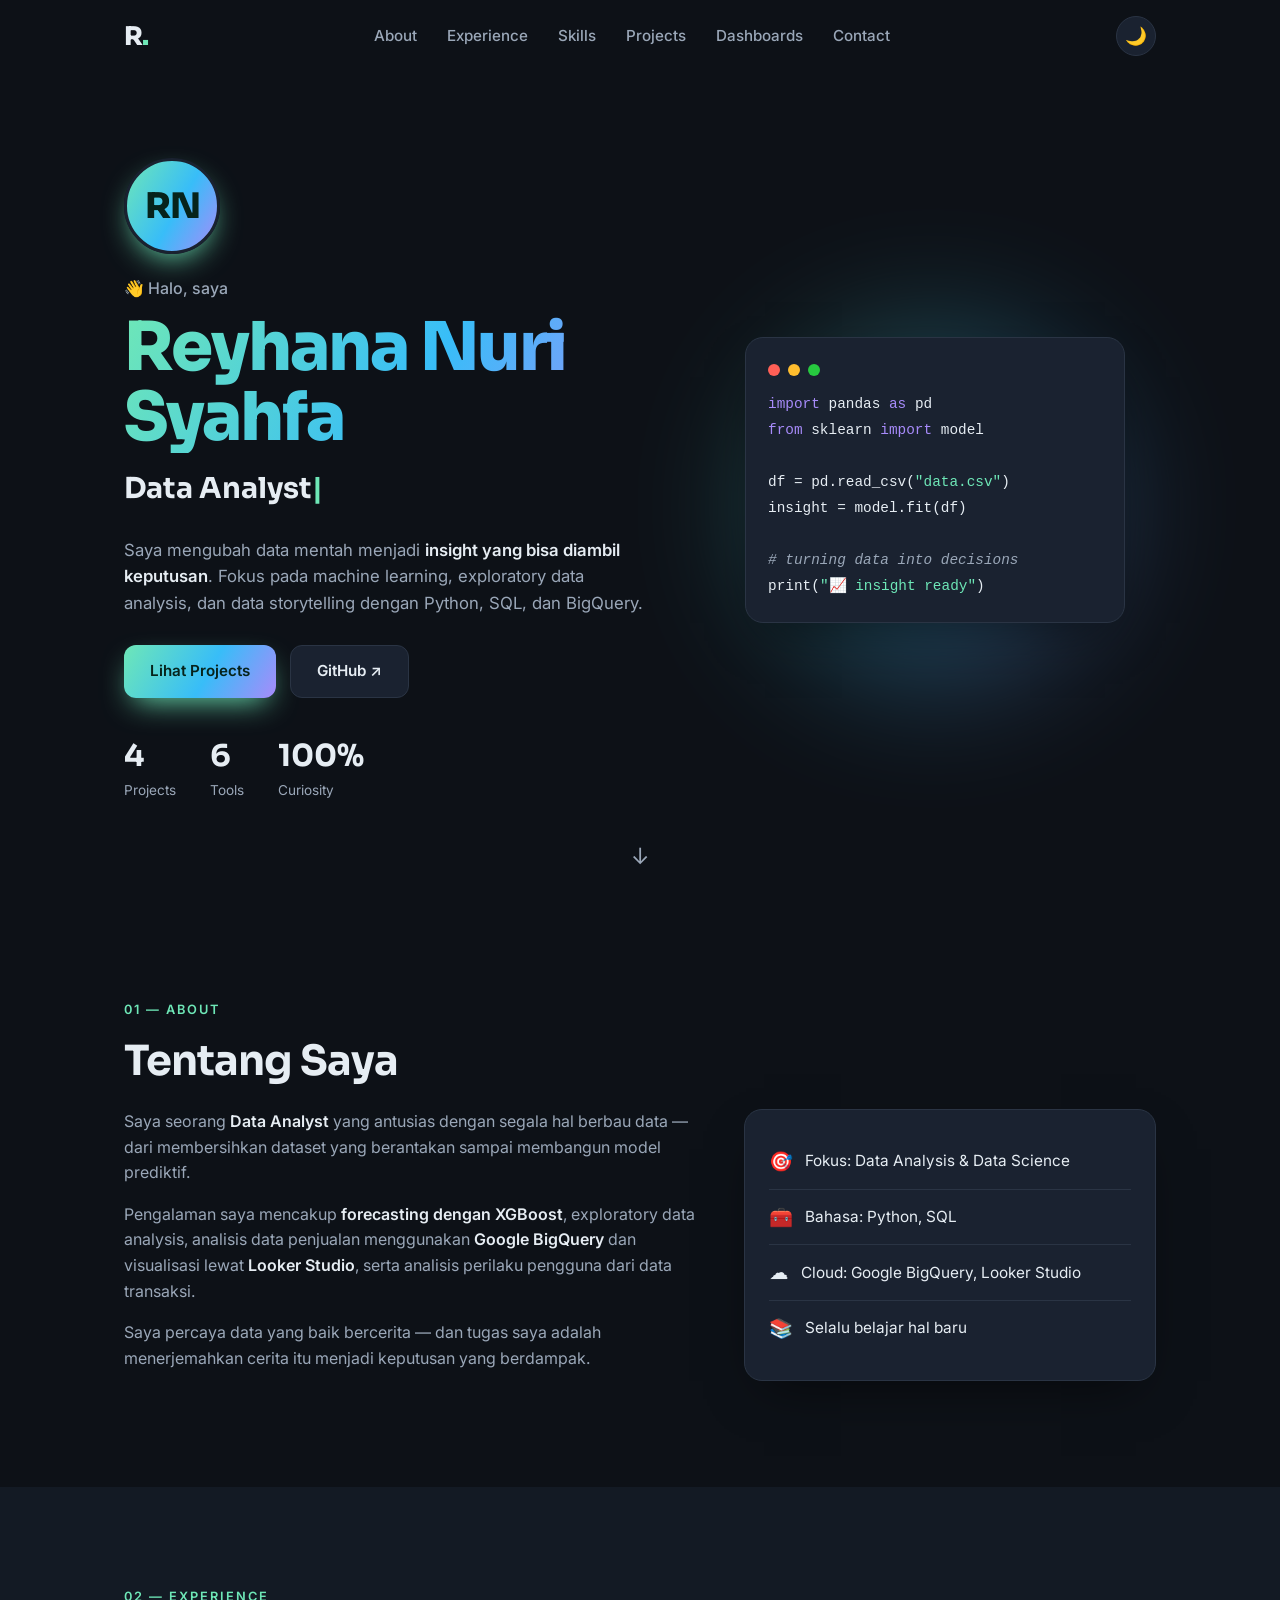
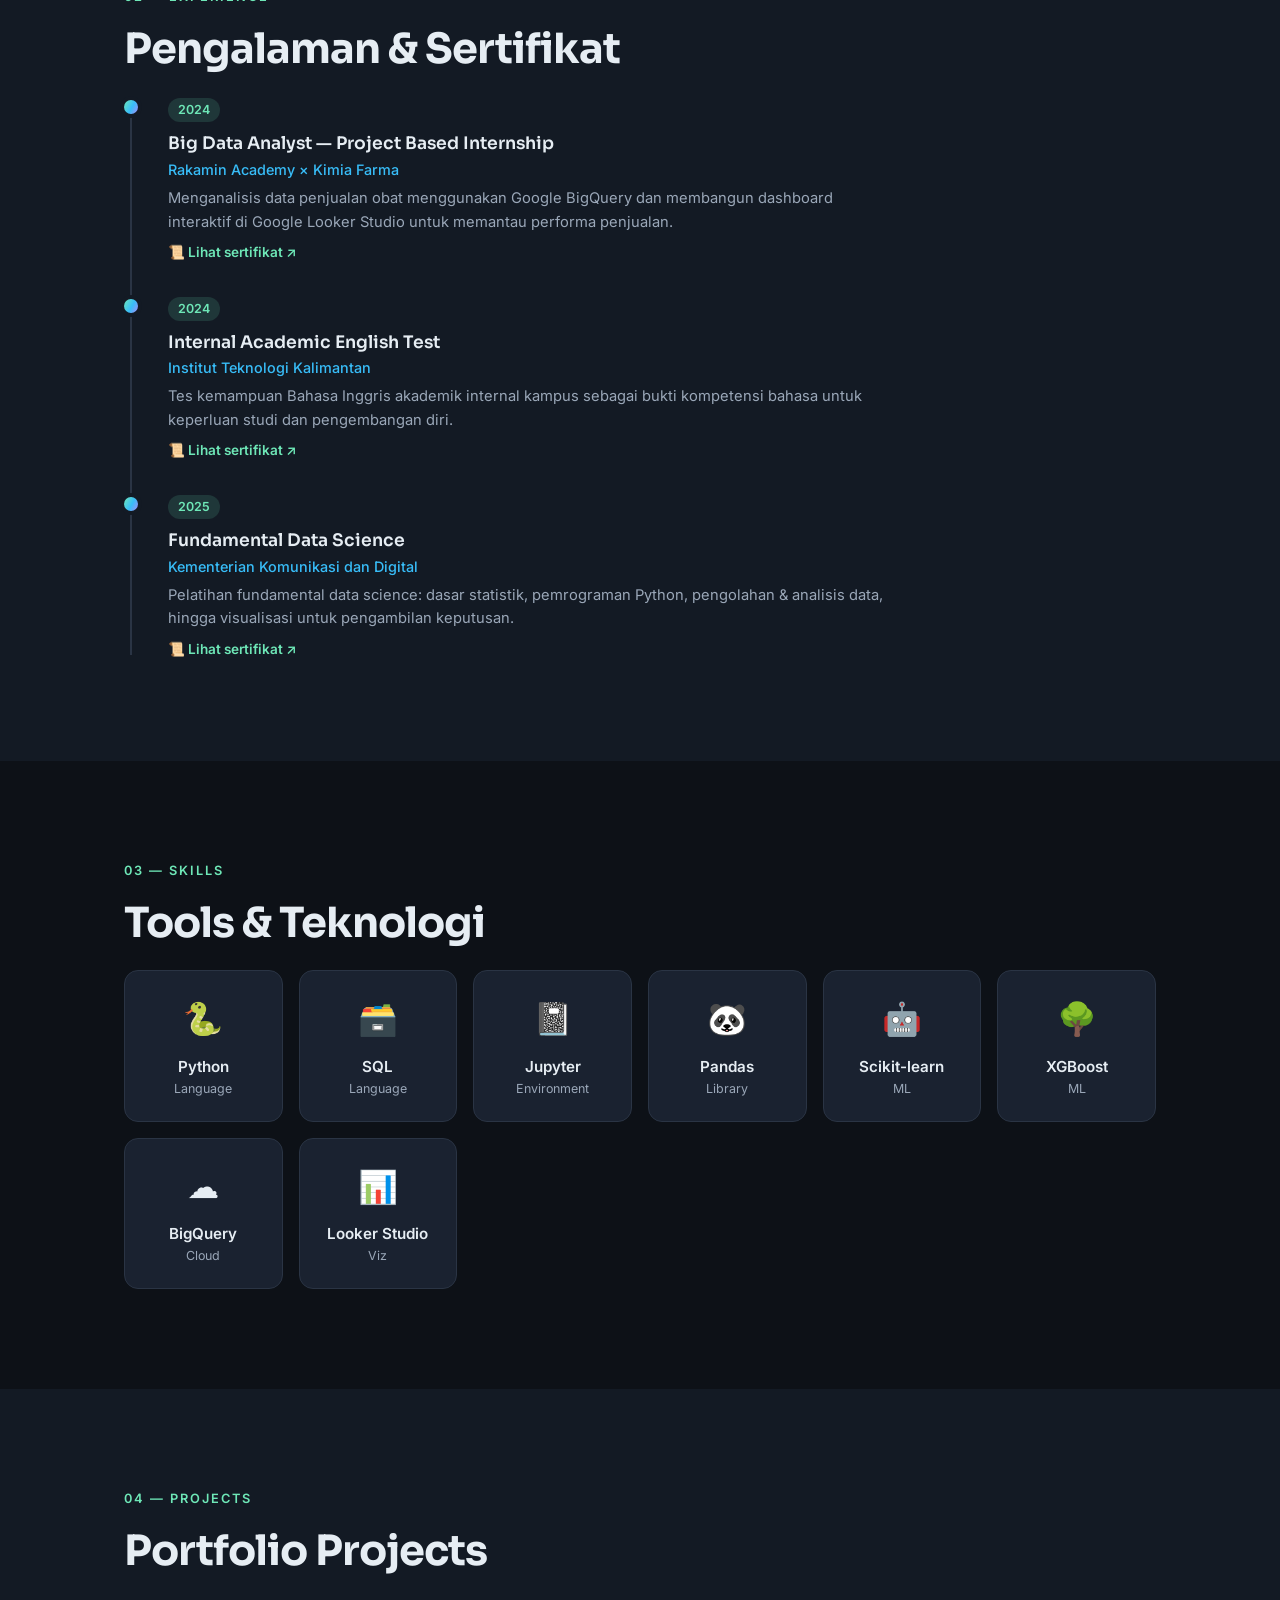
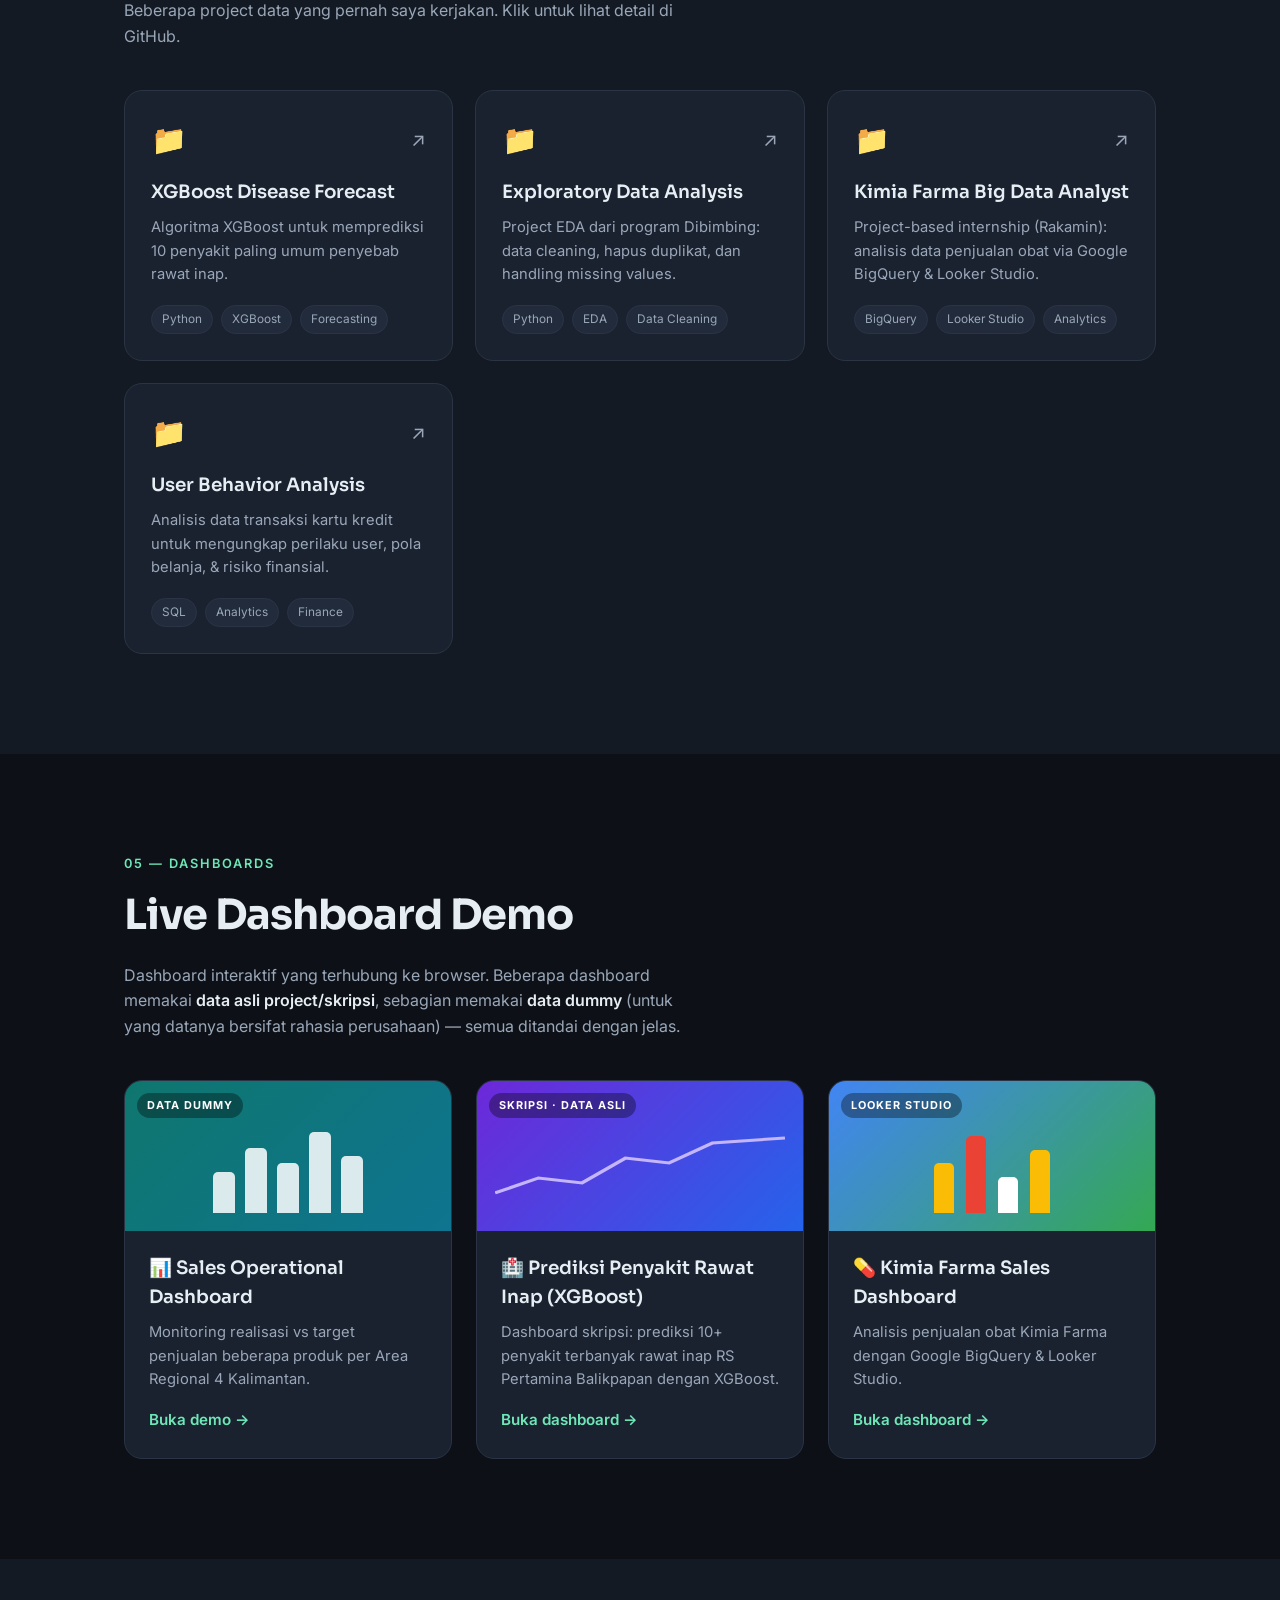
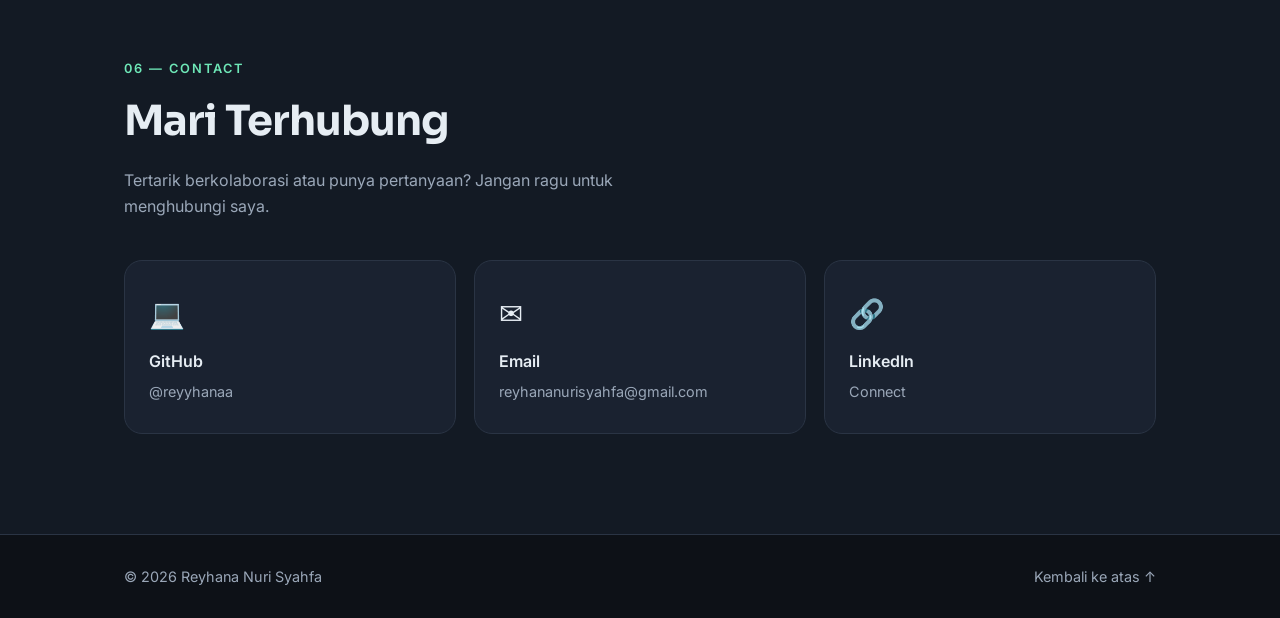
==== commit 9ff92986: "Update index.html" ====
--- a/index.html
+++ b/index.html
@@ -197,7 +197,7 @@
           </div>
           <div class="dash__body">
             <h3 class="dash__name">📊 Sales Operational Dashboard</h3>
-            <p class="dash__desc">Monitoring realisasi vs target penjualan produk (WIFI, HSI, Bandwidth) per Witel Regional 4 Kalimantan — lengkap dengan KPI, achievement, dan tren.</p>
+            <p class="dash__desc">Monitoring realisasi vs target penjualan beberapa produk per Area Regional 4 Kalimantan.</p>
             <span class="dash__cta">Buka demo →</span>
           </div>
         </a>
@@ -209,7 +209,7 @@
           </div>
           <div class="dash__body">
             <h3 class="dash__name">🏥 Prediksi Penyakit Rawat Inap (XGBoost)</h3>
-            <p class="dash__desc">Dashboard skripsi: prediksi 10+ penyakit terbanyak rawat inap RS Pertamina Balikpapan dengan XGBoost — KPI, forecast bulanan, evaluasi aktual vs prediksi & MAPE.</p>
+            <p class="dash__desc">Dashboard skripsi: prediksi 10+ penyakit terbanyak rawat inap RS Pertamina Balikpapan dengan XGBoost.</p>
             <span class="dash__cta">Buka dashboard →</span>
           </div>
         </a>
@@ -221,7 +221,7 @@
           </div>
           <div class="dash__body">
             <h3 class="dash__name">💊 Kimia Farma Sales Dashboard</h3>
-            <p class="dash__desc">Analisis penjualan obat Kimia Farma dengan Google BigQuery & Looker Studio — dashboard interaktif asli (project internship Rakamin).</p>
+            <p class="dash__desc">Analisis penjualan obat Kimia Farma dengan Google BigQuery & Looker Studio.</p>
             <span class="dash__cta">Buka dashboard →</span>
           </div>
         </a>
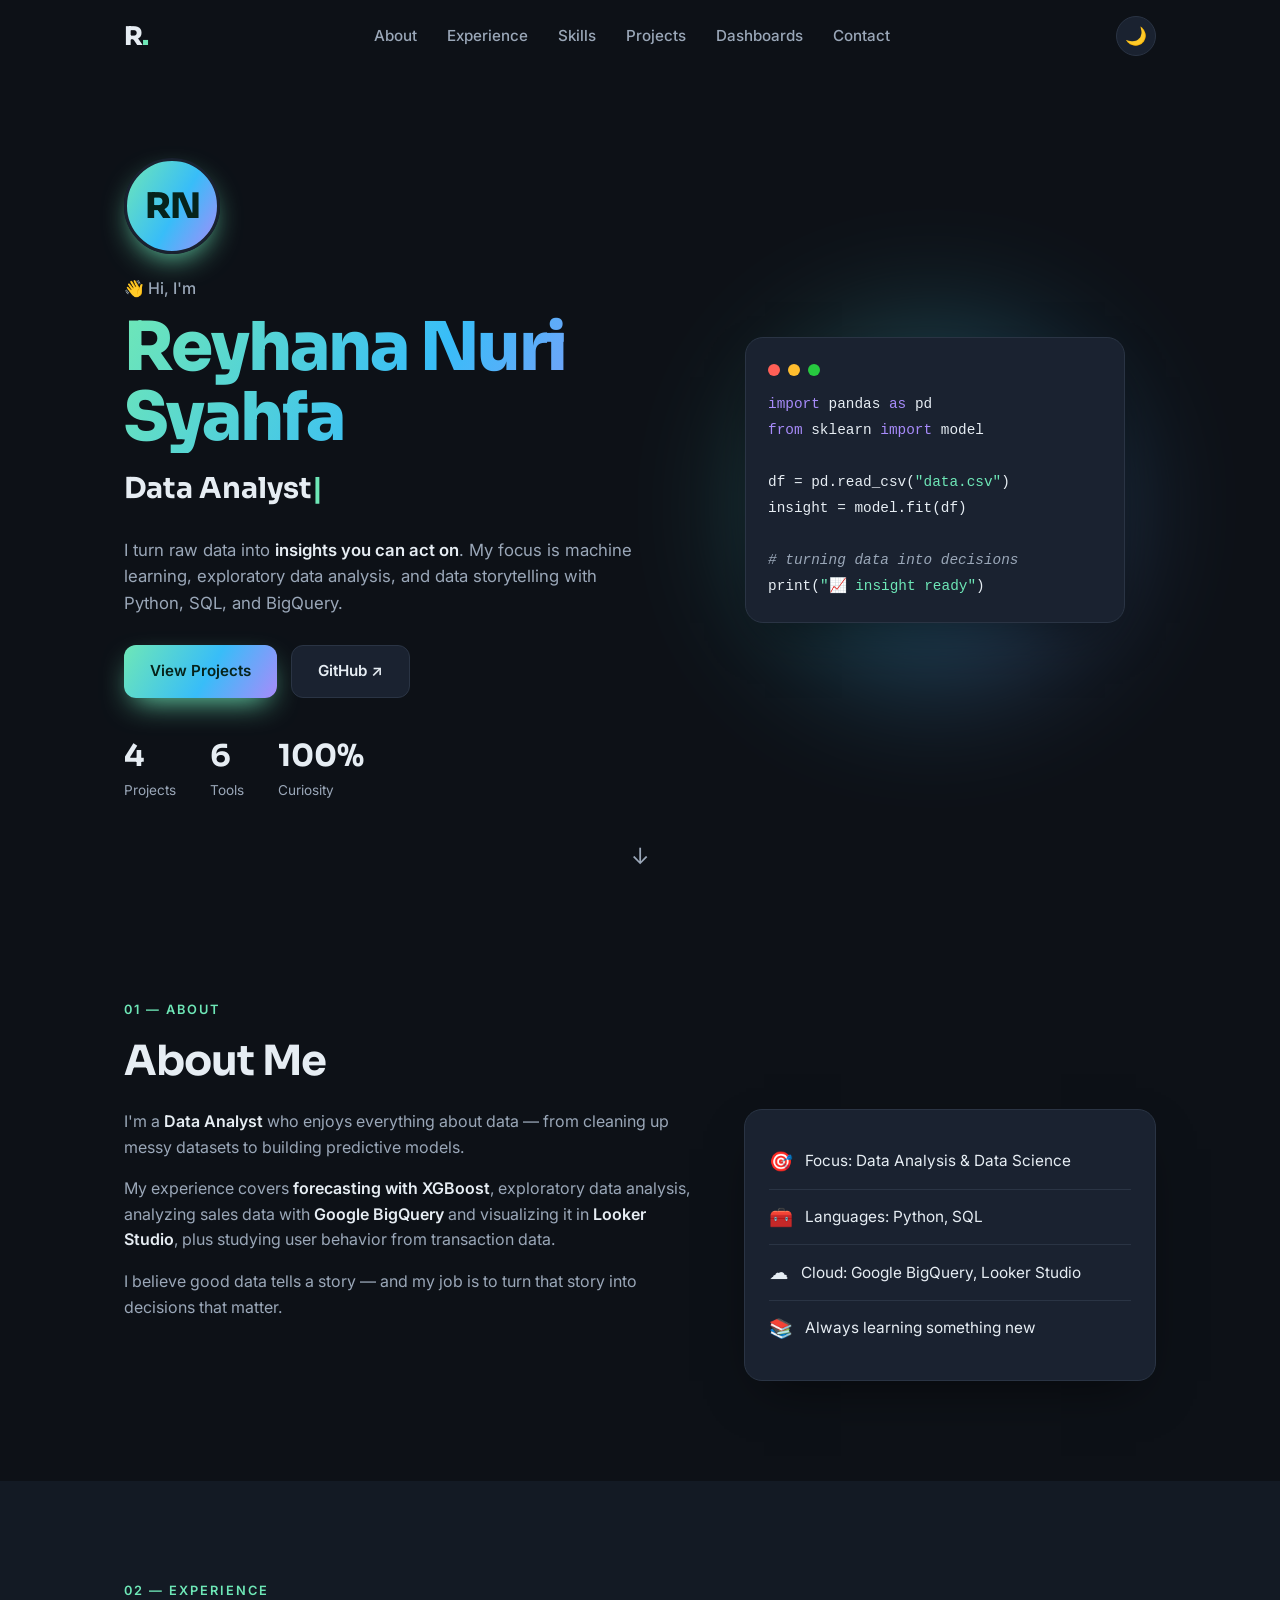
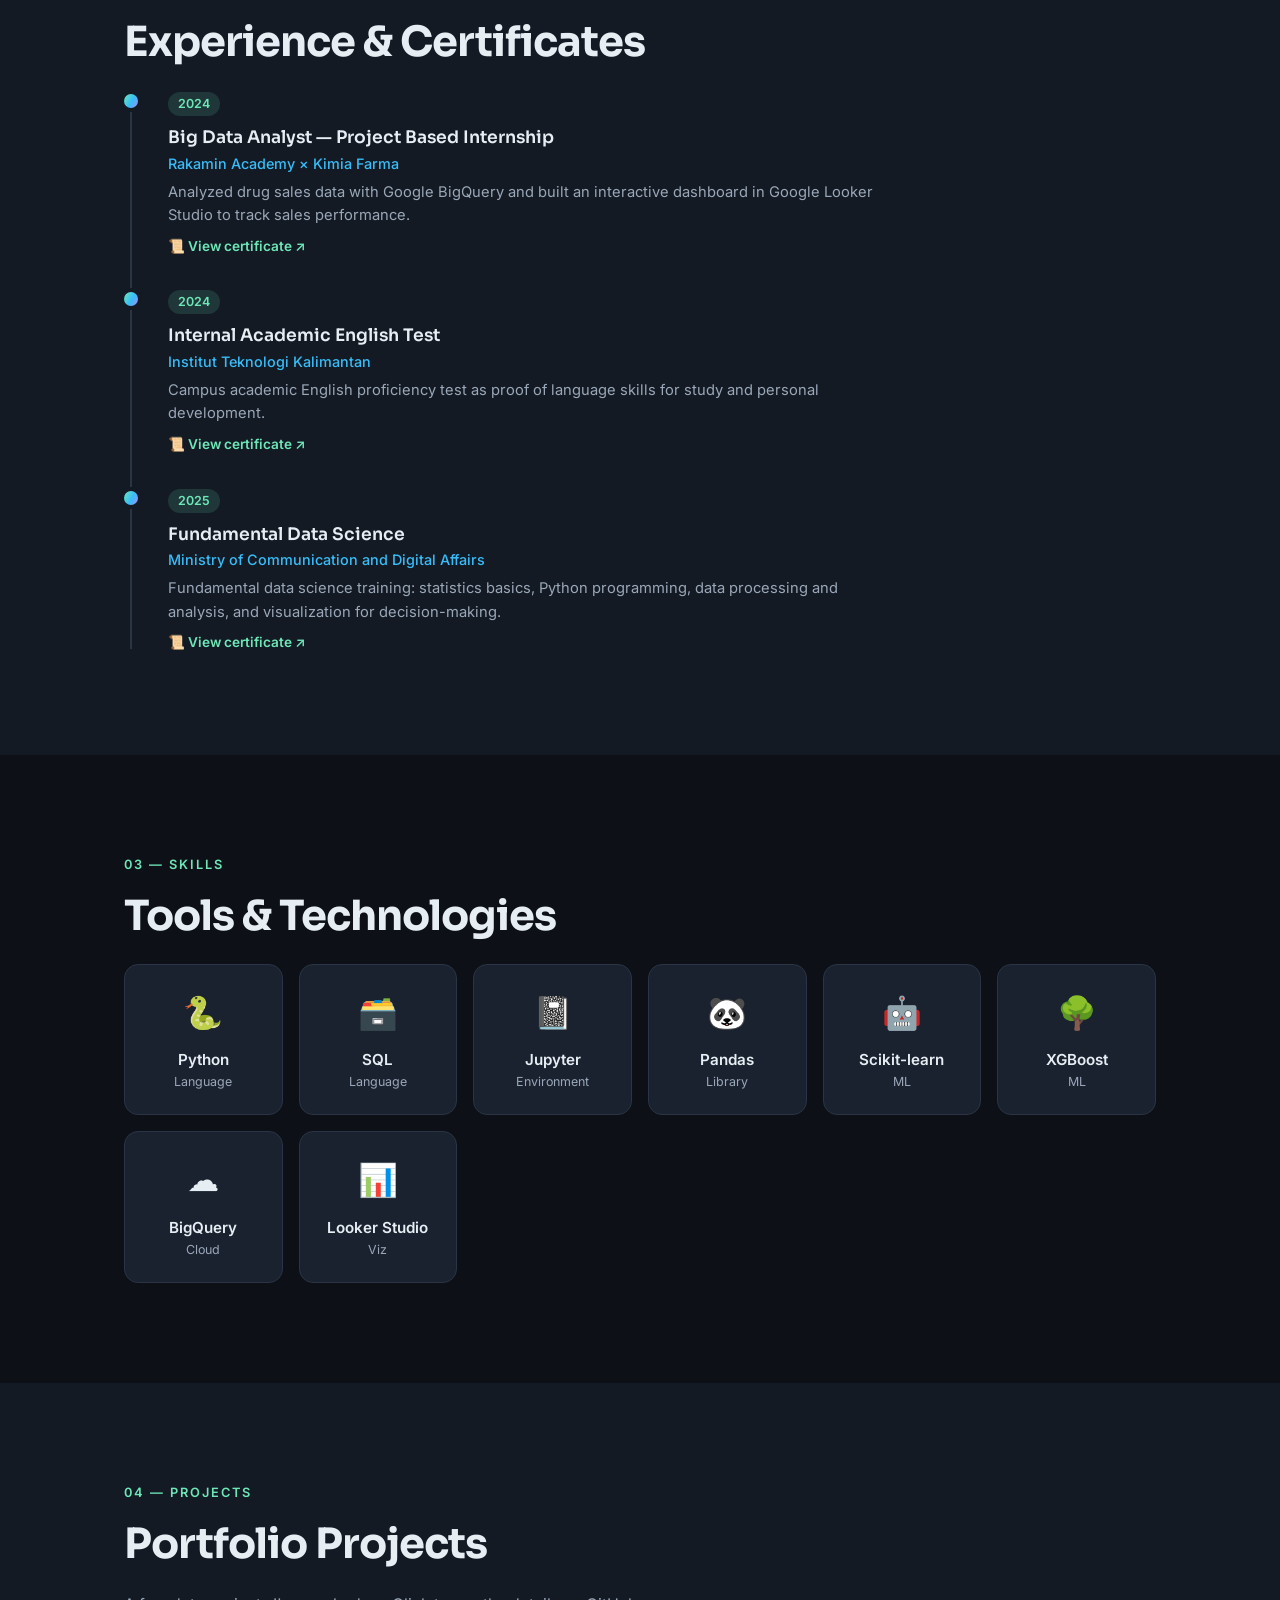
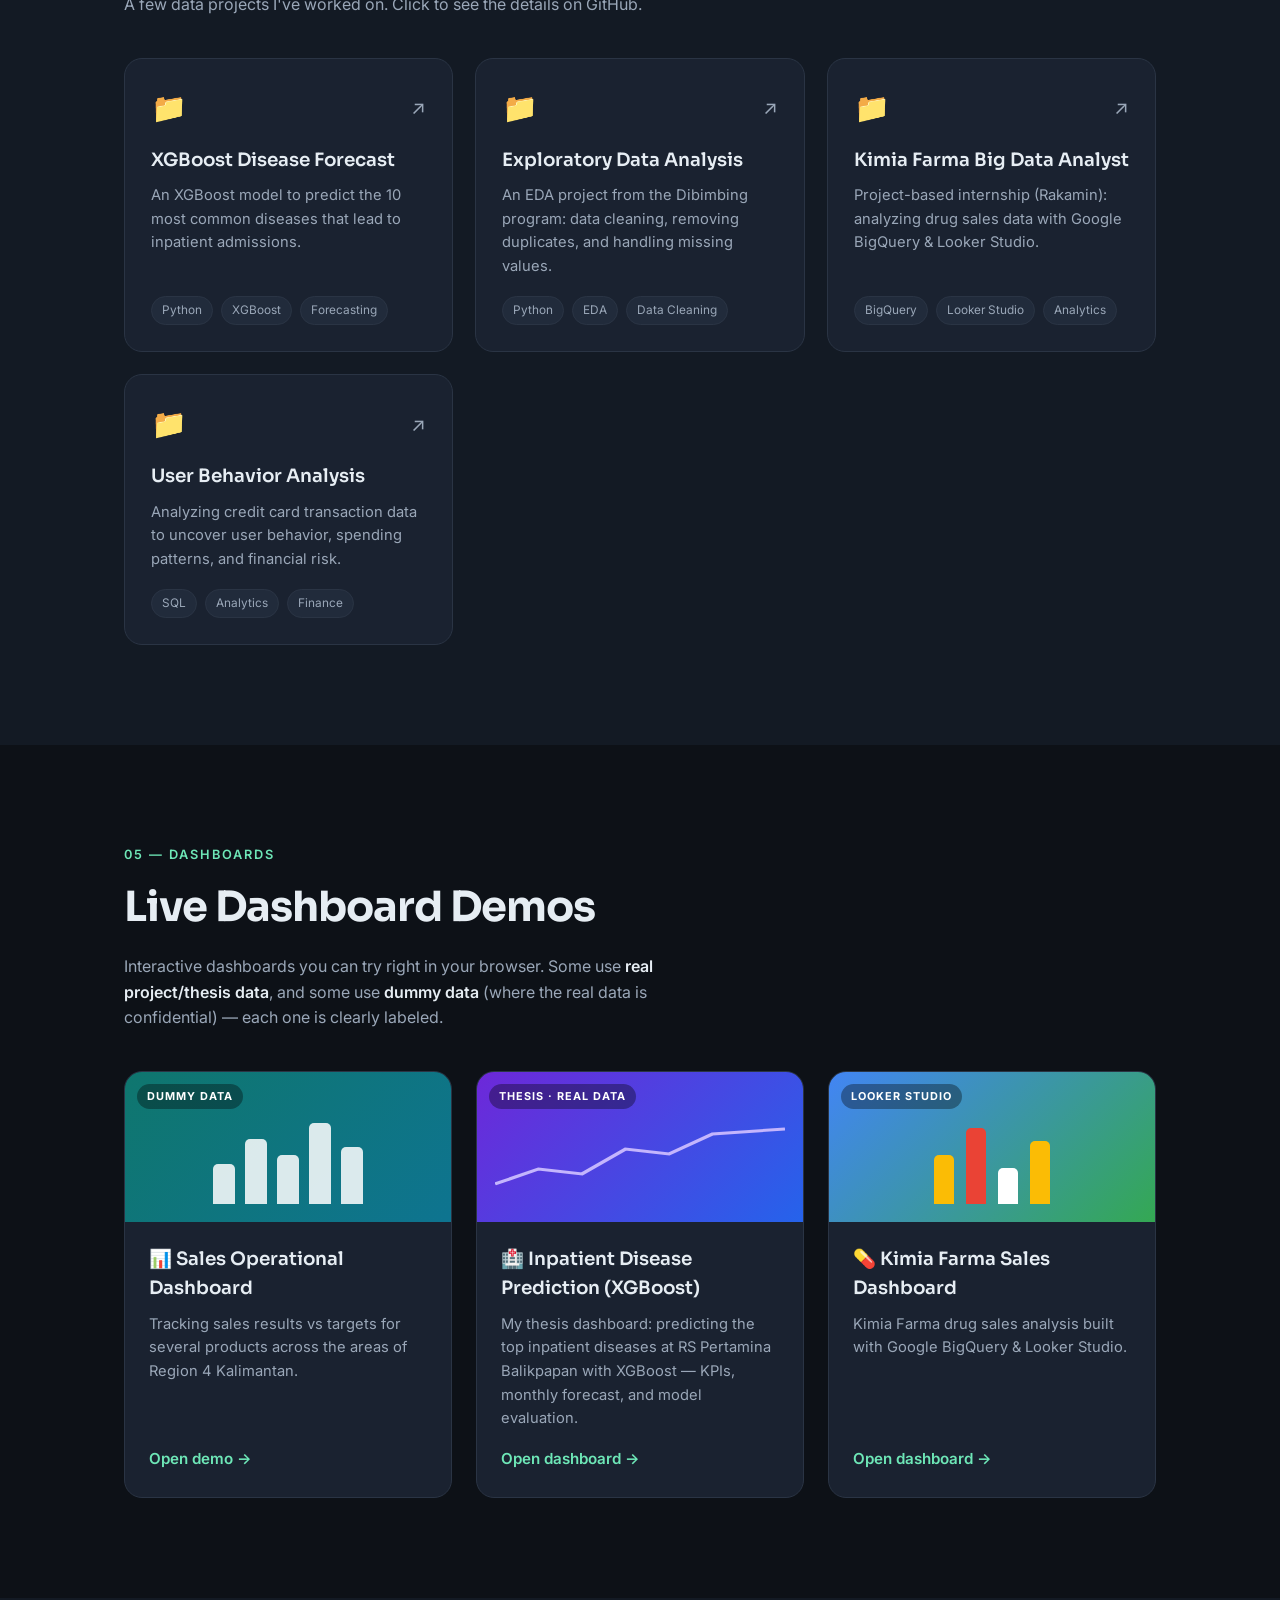
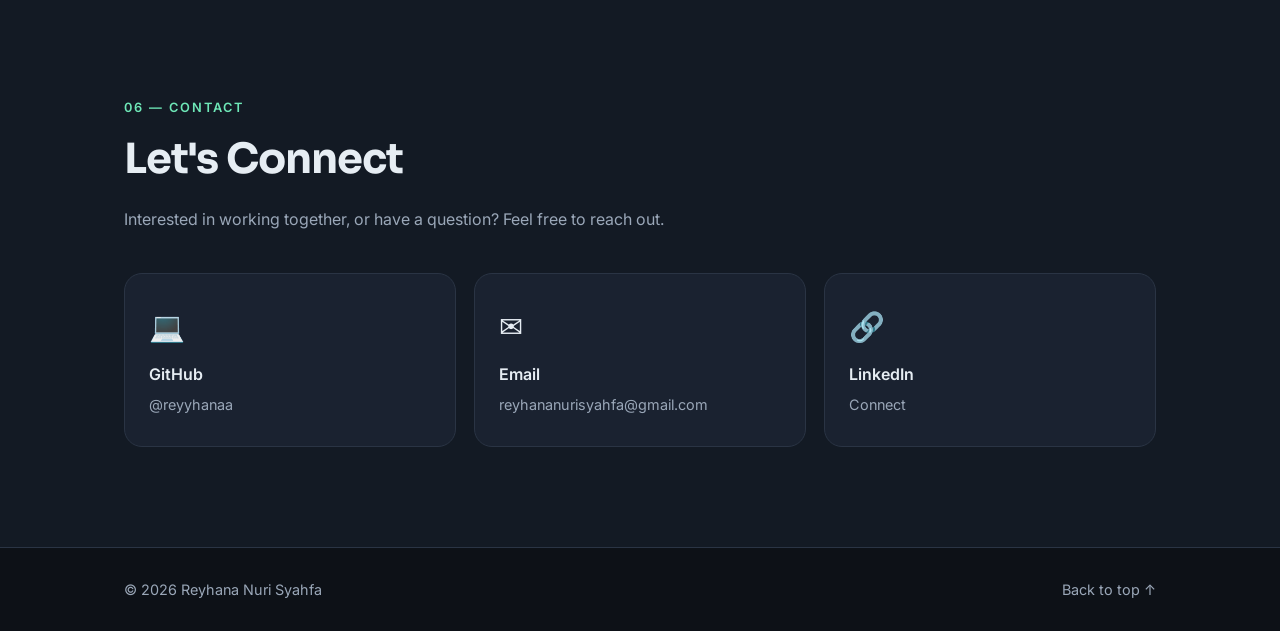
==== commit 76f4f307: "feat(i18n): translate main page to English - index.html: semua teks section (hero, about, experience" ====
--- a/index.html
+++ b/index.html
@@ -1,15 +1,15 @@
 <!DOCTYPE html>
-<html lang="id">
+<html lang="en">
 <head>
   <meta charset="UTF-8" />
   <meta name="viewport" content="width=device-width, initial-scale=1.0" />
   <title>Reyhana Nuri Syahfa — Data Analyst</title>
-  <meta name="description" content="Portfolio Reyhana Nuri Syahfa — Data Analyst & Data Science enthusiast. Machine learning, EDA, BigQuery, dan data storytelling." />
+  <meta name="description" content="Portfolio of Reyhana Nuri Syahfa — Data Analyst & Data Science enthusiast. Machine learning, EDA, BigQuery, and data storytelling." />
   <meta name="author" content="Reyhana Nuri Syahfa" />
 
-  <!-- Open Graph (biar preview link bagus saat di-share) -->
+  <!-- Open Graph (nicer link preview when shared) -->
   <meta property="og:title" content="Reyhana Nuri Syahfa — Data Analyst" />
-  <meta property="og:description" content="Portfolio Data Analyst & Data Science: ML forecasting, EDA, BigQuery, data storytelling." />
+  <meta property="og:description" content="Data Analyst & Data Science portfolio: ML forecasting, EDA, BigQuery, data storytelling." />
   <meta property="og:type" content="website" />
 
   <link rel="preconnect" href="https://fonts.googleapis.com" />
@@ -32,7 +32,7 @@
         <a href="#contact">Contact</a>
       </nav>
       <div class="nav__actions">
-        <button class="theme-toggle" id="themeToggle" aria-label="Ganti tema">🌙</button>
+        <button class="theme-toggle" id="themeToggle" aria-label="Toggle theme">🌙</button>
         <button class="nav__burger" id="burger" aria-label="Menu">
           <span></span><span></span><span></span>
         </button>
@@ -44,22 +44,22 @@
   <section class="hero" id="home">
     <div class="container hero__inner">
       <div class="hero__text">
-        <!-- Avatar: ganti gambar di dalam .avatar dengan <img src="profile.jpg"> untuk foto asli -->
+        <!-- Avatar: replace the content of .avatar with <img src="profile.jpg"> for a real photo -->
         <div class="avatar" id="avatar" title="Reyhana Nuri Syahfa">
           <span class="avatar__initials">RN</span>
         </div>
-        <p class="hero__eyebrow">👋 Halo, saya</p>
+        <p class="hero__eyebrow">👋 Hi, I'm</p>
         <h1 class="hero__name">Reyhana Nuri Syahfa</h1>
         <h2 class="hero__role">
           <span class="typed" id="typed"></span><span class="cursor">|</span>
         </h2>
         <p class="hero__desc">
-          Saya mengubah data mentah menjadi <strong>insight yang bisa diambil keputusan</strong>.
-          Fokus pada machine learning, exploratory data analysis, dan data storytelling
-          dengan Python, SQL, dan BigQuery.
+          I turn raw data into <strong>insights you can act on</strong>.
+          My focus is machine learning, exploratory data analysis, and data storytelling
+          with Python, SQL, and BigQuery.
         </p>
         <div class="hero__cta">
-          <a href="#projects" class="btn btn--primary">Lihat Projects</a>
+          <a href="#projects" class="btn btn--primary">View Projects</a>
           <a href="https://github.com/reyyhanaa" target="_blank" rel="noopener" class="btn btn--ghost">GitHub ↗</a>
         </div>
         <div class="hero__stats">
@@ -90,28 +90,28 @@
   <section class="section" id="about">
     <div class="container">
       <p class="section__tag">01 — About</p>
-      <h2 class="section__title">Tentang Saya</h2>
+      <h2 class="section__title">About Me</h2>
       <div class="about">
         <div class="about__text">
           <p>
-            Saya seorang <strong>Data Analyst</strong> yang antusias dengan segala hal berbau data —
-            dari membersihkan dataset yang berantakan sampai membangun model prediktif.
+            I'm a <strong>Data Analyst</strong> who enjoys everything about data —
+            from cleaning up messy datasets to building predictive models.
           </p>
           <p>
-            Pengalaman saya mencakup <strong>forecasting dengan XGBoost</strong>, exploratory data analysis,
-            analisis data penjualan menggunakan <strong>Google BigQuery</strong> dan visualisasi lewat
-            <strong>Looker Studio</strong>, serta analisis perilaku pengguna dari data transaksi.
+            My experience covers <strong>forecasting with XGBoost</strong>, exploratory data analysis,
+            analyzing sales data with <strong>Google BigQuery</strong> and visualizing it in
+            <strong>Looker Studio</strong>, plus studying user behavior from transaction data.
           </p>
           <p>
-            Saya percaya data yang baik bercerita — dan tugas saya adalah menerjemahkan cerita itu
-            menjadi keputusan yang berdampak.
+            I believe good data tells a story — and my job is to turn that story
+            into decisions that matter.
           </p>
         </div>
         <ul class="about__facts">
-          <li><span>🎯</span> Fokus: Data Analysis & Data Science</li>
-          <li><span>🧰</span> Bahasa: Python, SQL</li>
+          <li><span>🎯</span> Focus: Data Analysis & Data Science</li>
+          <li><span>🧰</span> Languages: Python, SQL</li>
           <li><span>☁️</span> Cloud: Google BigQuery, Looker Studio</li>
-          <li><span>📚</span> Selalu belajar hal baru</li>
+          <li><span>📚</span> Always learning something new</li>
         </ul>
       </div>
     </div>
@@ -121,35 +121,34 @@
   <section class="section section--alt" id="experience">
     <div class="container">
       <p class="section__tag">02 — Experience</p>
-      <h2 class="section__title">Pengalaman & Sertifikat</h2>
-      <!-- <p class="section__lead">Perjalanan belajar dan berkarya di bidang data. (Silakan koreksi tanggal/detail sesuai punyamu.)</p> -->
+      <h2 class="section__title">Experience & Certificates</h2>
 
       <div class="exp">
-        <!-- Timeline pengalaman -->
+        <!-- Experience timeline -->
         <div class="timeline">
           <div class="tl-item reveal">
             <div class="tl-dot"></div>
             <span class="tl-date">2024</span>
             <h3 class="tl-title">Big Data Analyst — Project Based Internship</h3>
             <p class="tl-org">Rakamin Academy × Kimia Farma</p>
-            <p class="tl-desc">Menganalisis data penjualan obat menggunakan Google BigQuery dan membangun dashboard interaktif di Google Looker Studio untuk memantau performa penjualan.</p>
-            <a class="tl-cert" href="https://drive.google.com/file/d/1tSYmpcLawK9vk5KabUqML6oPOtY3QhhV/view?usp=sharing" target="_blank" rel="noopener">📜 Lihat sertifikat ↗</a>
+            <p class="tl-desc">Analyzed drug sales data with Google BigQuery and built an interactive dashboard in Google Looker Studio to track sales performance.</p>
+            <a class="tl-cert" href="https://drive.google.com/file/d/1tSYmpcLawK9vk5KabUqML6oPOtY3QhhV/view?usp=sharing" target="_blank" rel="noopener">📜 View certificate ↗</a>
           </div>
           <div class="tl-item reveal">
             <div class="tl-dot"></div>
             <span class="tl-date">2024</span>
             <h3 class="tl-title">Internal Academic English Test</h3>
             <p class="tl-org">Institut Teknologi Kalimantan</p>
-            <p class="tl-desc">Tes kemampuan Bahasa Inggris akademik internal kampus sebagai bukti kompetensi bahasa untuk keperluan studi dan pengembangan diri.</p>
-            <a class="tl-cert" href="https://drive.google.com/file/d/1hAOncNV_JxuX-88xfdrLg745r2Jt5vbB/view?usp=sharing">📜 Lihat sertifikat ↗</a>
+            <p class="tl-desc">Campus academic English proficiency test as proof of language skills for study and personal development.</p>
+            <a class="tl-cert" href="https://drive.google.com/file/d/1hAOncNV_JxuX-88xfdrLg745r2Jt5vbB/view?usp=sharing" target="_blank" rel="noopener">📜 View certificate ↗</a>
           </div>
           <div class="tl-item reveal">
             <div class="tl-dot"></div>
             <span class="tl-date">2025</span>
             <h3 class="tl-title">Fundamental Data Science</h3>
-            <p class="tl-org">Kementerian Komunikasi dan Digital</p>
-            <p class="tl-desc">Pelatihan fundamental data science: dasar statistik, pemrograman Python, pengolahan & analisis data, hingga visualisasi untuk pengambilan keputusan.</p>
-            <a class="tl-cert" href="https://drive.google.com/file/d/1wy8LeNHDrMxfZP5t_7JzoNF7H0rzIoj1/view?usp=sharing">📜 Lihat sertifikat ↗</a>
+            <p class="tl-org">Ministry of Communication and Digital Affairs</p>
+            <p class="tl-desc">Fundamental data science training: statistics basics, Python programming, data processing and analysis, and visualization for decision-making.</p>
+            <a class="tl-cert" href="https://drive.google.com/file/d/1wy8LeNHDrMxfZP5t_7JzoNF7H0rzIoj1/view?usp=sharing" target="_blank" rel="noopener">📜 View certificate ↗</a>
           </div>
         </div>
       </div>
@@ -160,9 +159,9 @@
   <section class="section" id="skills">
     <div class="container">
       <p class="section__tag">03 — Skills</p>
-      <h2 class="section__title">Tools & Teknologi</h2>
+      <h2 class="section__title">Tools & Technologies</h2>
       <div class="skills" id="skillsGrid">
-        <!-- diisi lewat script.js -->
+        <!-- filled by script.js -->
       </div>
     </div>
   </section>
@@ -172,9 +171,9 @@
     <div class="container">
       <p class="section__tag">04 — Projects</p>
       <h2 class="section__title">Portfolio Projects</h2>
-      <p class="section__lead">Beberapa project data yang pernah saya kerjakan. Klik untuk lihat detail di GitHub.</p>
+      <p class="section__lead">A few data projects I've worked on. Click to see the details on GitHub.</p>
       <div class="projects" id="projectsGrid">
-        <!-- diisi lewat script.js -->
+        <!-- filled by script.js -->
       </div>
     </div>
   </section>
@@ -183,34 +182,34 @@
   <section class="section" id="dashboards">
     <div class="container">
       <p class="section__tag">05 — Dashboards</p>
-      <h2 class="section__title">Live Dashboard Demo</h2>
+      <h2 class="section__title">Live Dashboard Demos</h2>
       <p class="section__lead">
-        Dashboard interaktif yang terhubung ke browser. Beberapa dashboard memakai
-        <strong>data asli project/skripsi</strong>, sebagian memakai <strong>data dummy</strong>
-        (untuk yang datanya bersifat rahasia perusahaan) — semua ditandai dengan jelas.
+        Interactive dashboards you can try right in your browser. Some use
+        <strong>real project/thesis data</strong>, and some use <strong>dummy data</strong>
+        (where the real data is confidential) — each one is clearly labeled.
       </p>
       <div class="dash">
         <a class="dash__card reveal" href="dashboards/sales-operational.html">
           <div class="dash__preview dash__preview--sales">
-            <span class="dash__badge">DATA DUMMY</span>
+            <span class="dash__badge">DUMMY DATA</span>
             <div class="dash__bars"><i></i><i></i><i></i><i></i><i></i></div>
           </div>
           <div class="dash__body">
             <h3 class="dash__name">📊 Sales Operational Dashboard</h3>
-            <p class="dash__desc">Monitoring realisasi vs target penjualan beberapa produk per Area Regional 4 Kalimantan.</p>
-            <span class="dash__cta">Buka demo →</span>
+            <p class="dash__desc">Tracking sales results vs targets for several products across the areas of Region 4 Kalimantan.</p>
+            <span class="dash__cta">Open demo →</span>
           </div>
         </a>
 
         <a class="dash__card reveal" href="dashboards/xgboost-rspb.html">
           <div class="dash__preview dash__preview--xgb">
-            <span class="dash__badge">SKRIPSI · DATA ASLI</span>
+            <span class="dash__badge">THESIS · REAL DATA</span>
             <svg viewBox="0 0 200 90" preserveAspectRatio="none" class="dash__spark"><polyline points="0,70 30,55 60,60 90,35 120,40 150,20 200,15" fill="none" stroke="currentColor" stroke-width="3"/></svg>
           </div>
           <div class="dash__body">
-            <h3 class="dash__name">🏥 Prediksi Penyakit Rawat Inap (XGBoost)</h3>
-            <p class="dash__desc">Dashboard skripsi: prediksi 10+ penyakit terbanyak rawat inap RS Pertamina Balikpapan dengan XGBoost.</p>
-            <span class="dash__cta">Buka dashboard →</span>
+            <h3 class="dash__name">🏥 Inpatient Disease Prediction (XGBoost)</h3>
+            <p class="dash__desc">My thesis dashboard: predicting the top inpatient diseases at RS Pertamina Balikpapan with XGBoost — KPIs, monthly forecast, and model evaluation.</p>
+            <span class="dash__cta">Open dashboard →</span>
           </div>
         </a>
 
@@ -221,8 +220,8 @@
           </div>
           <div class="dash__body">
             <h3 class="dash__name">💊 Kimia Farma Sales Dashboard</h3>
-            <p class="dash__desc">Analisis penjualan obat Kimia Farma dengan Google BigQuery & Looker Studio.</p>
-            <span class="dash__cta">Buka dashboard →</span>
+            <p class="dash__desc">Kimia Farma drug sales analysis built with Google BigQuery & Looker Studio.</p>
+            <span class="dash__cta">Open dashboard →</span>
           </div>
         </a>
       </div>
@@ -233,8 +232,8 @@
   <section class="section section--alt" id="contact">
     <div class="container">
       <p class="section__tag">06 — Contact</p>
-      <h2 class="section__title">Mari Terhubung</h2>
-      <p class="section__lead">Tertarik berkolaborasi atau punya pertanyaan? Jangan ragu untuk menghubungi saya.</p>
+      <h2 class="section__title">Let's Connect</h2>
+      <p class="section__lead">Interested in working together, or have a question? Feel free to reach out.</p>
       <div class="contact">
         <a class="contact__card" href="https://github.com/reyyhanaa" target="_blank" rel="noopener">
           <span class="contact__icon">💻</span>
@@ -259,7 +258,7 @@
   <footer class="footer">
     <div class="container footer__inner">
       <p>© <span id="year"></span> Reyhana Nuri Syahfa</p>
-      <a href="#home" class="footer__top">Kembali ke atas ↑</a>
+      <a href="#home" class="footer__top">Back to top ↑</a>
     </div>
   </footer>
 
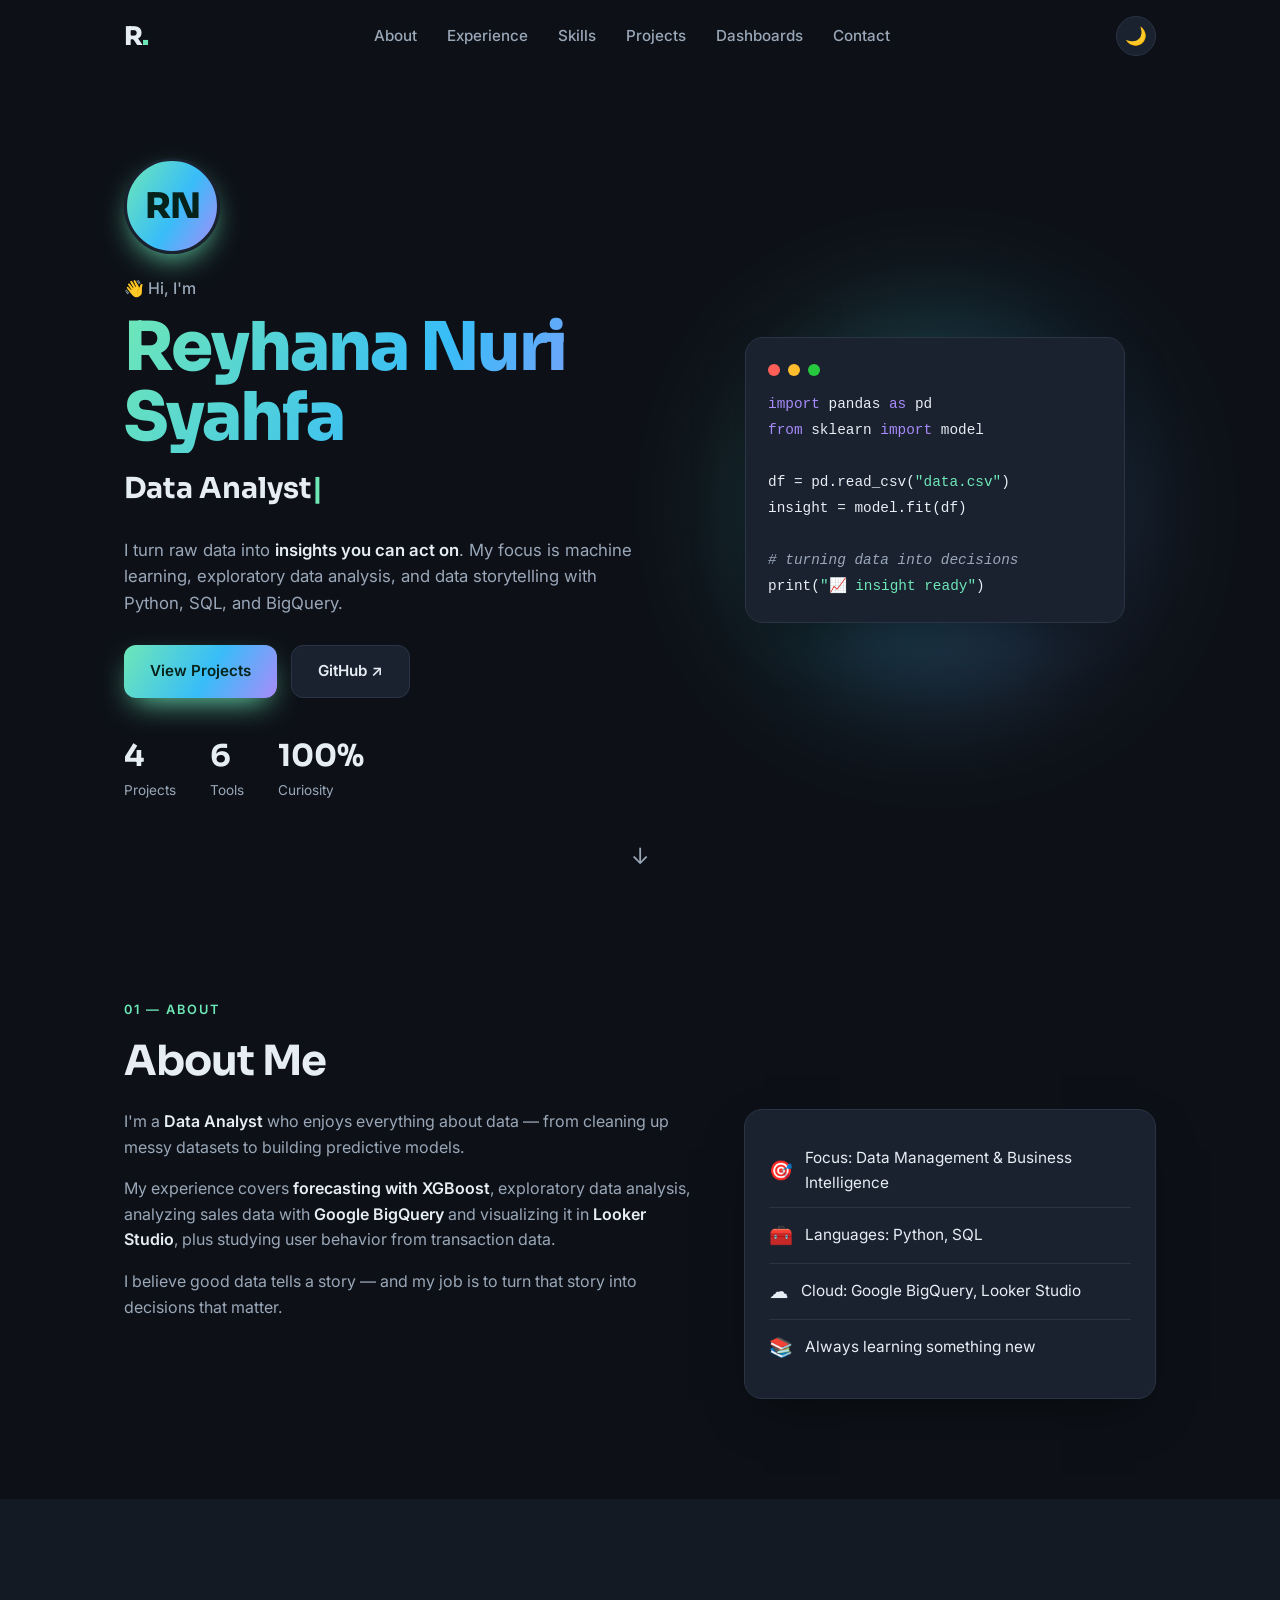
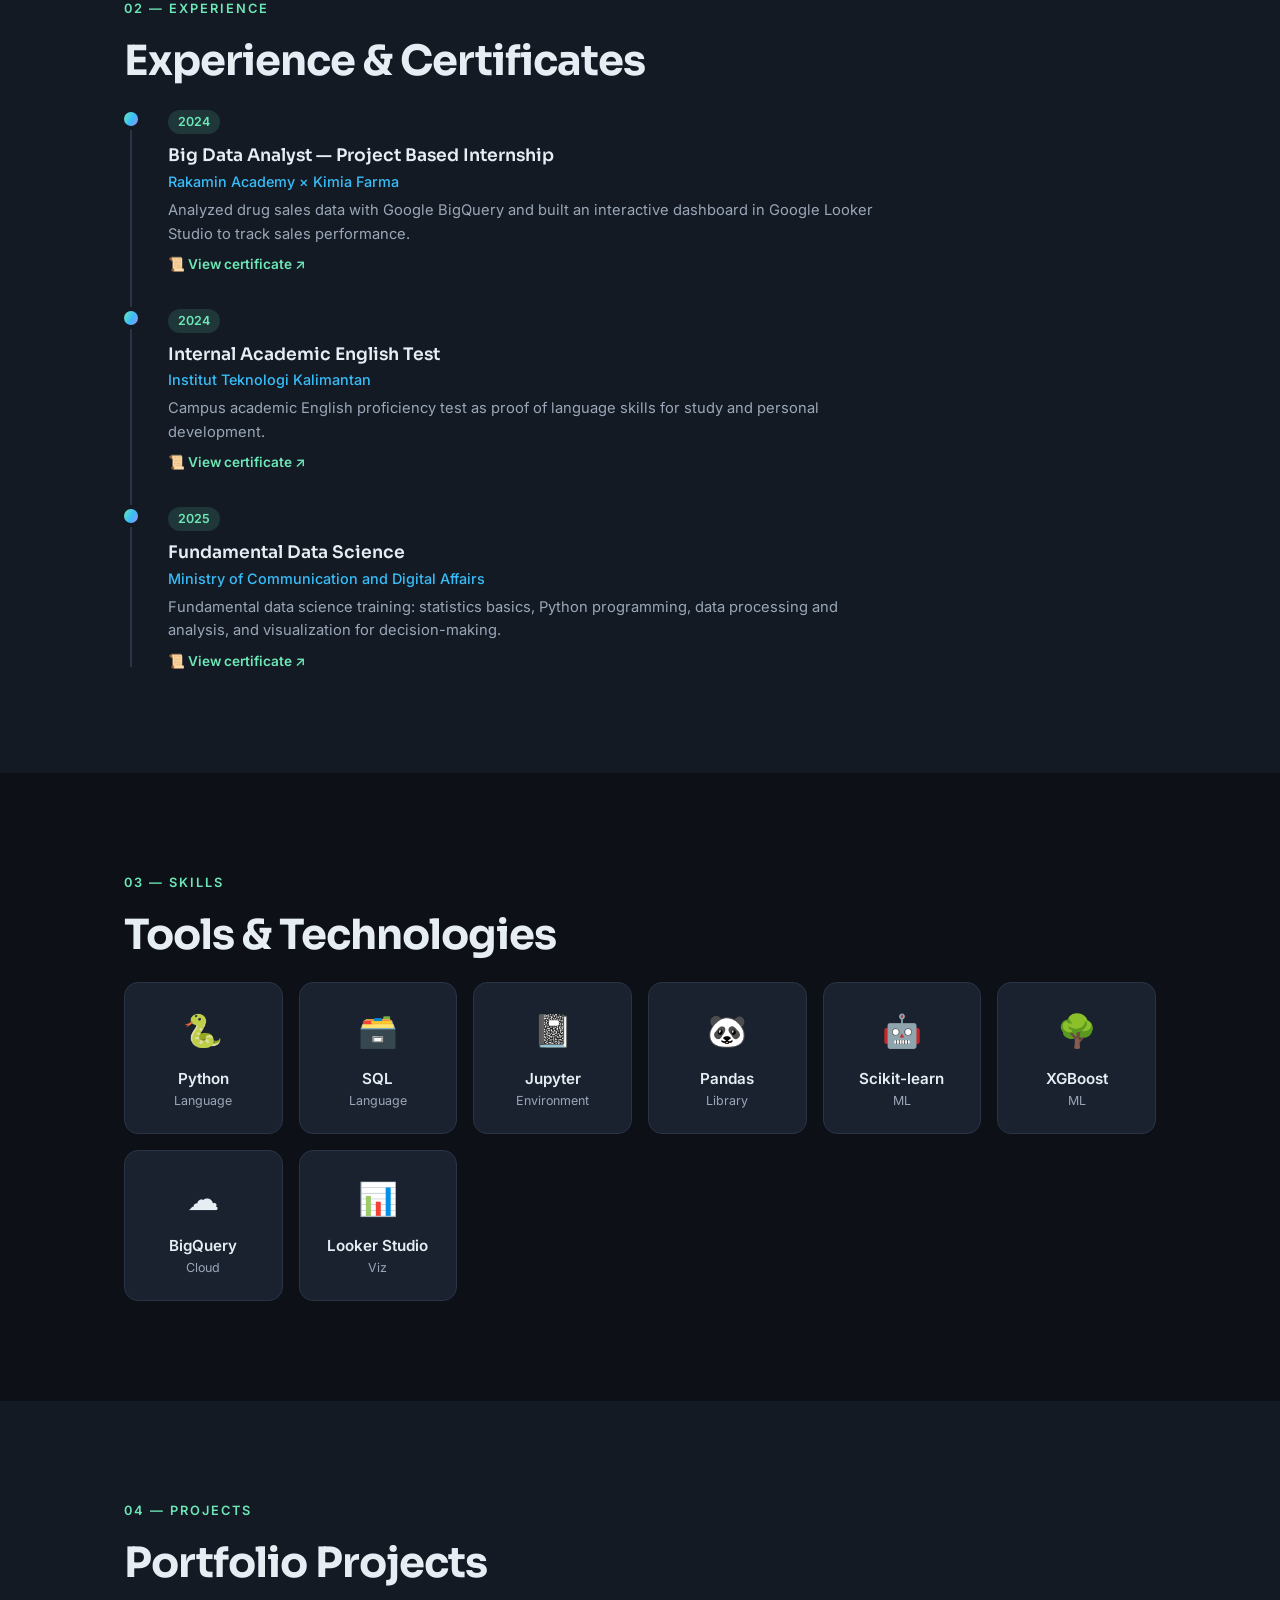
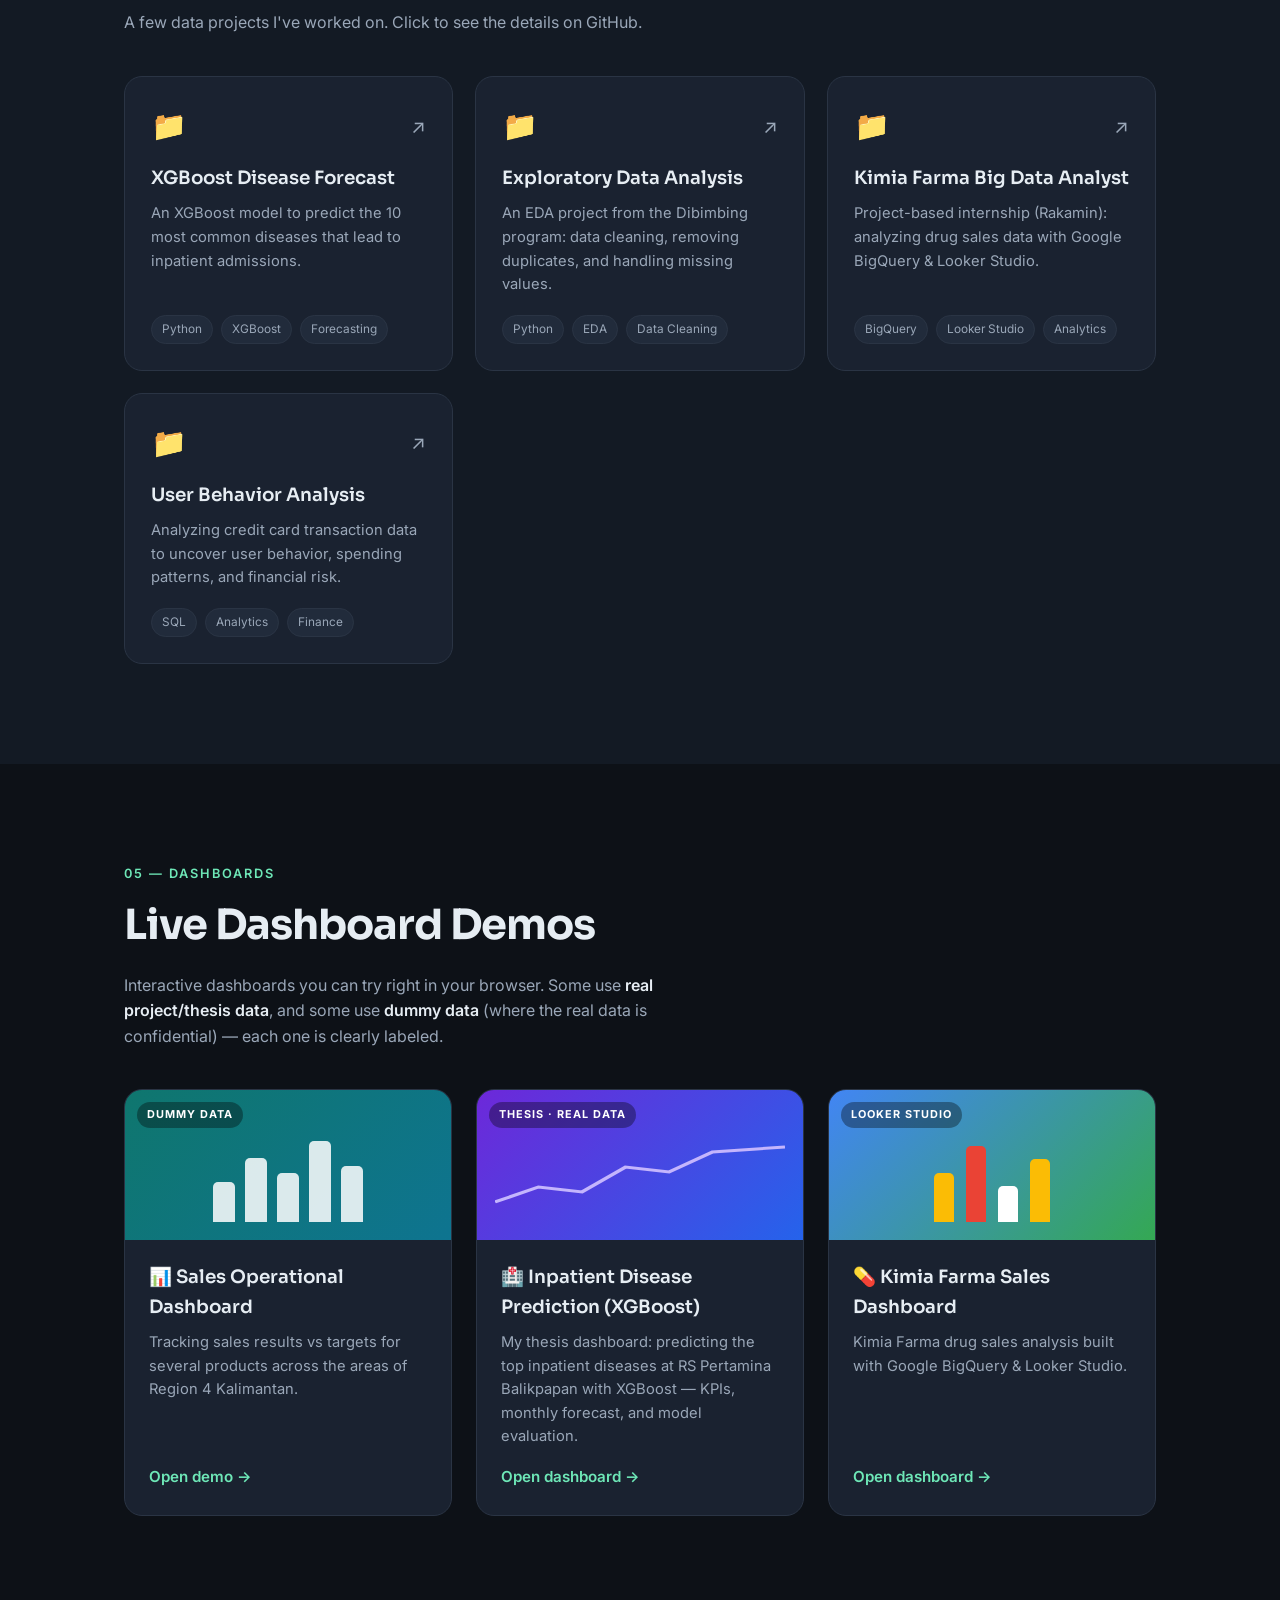
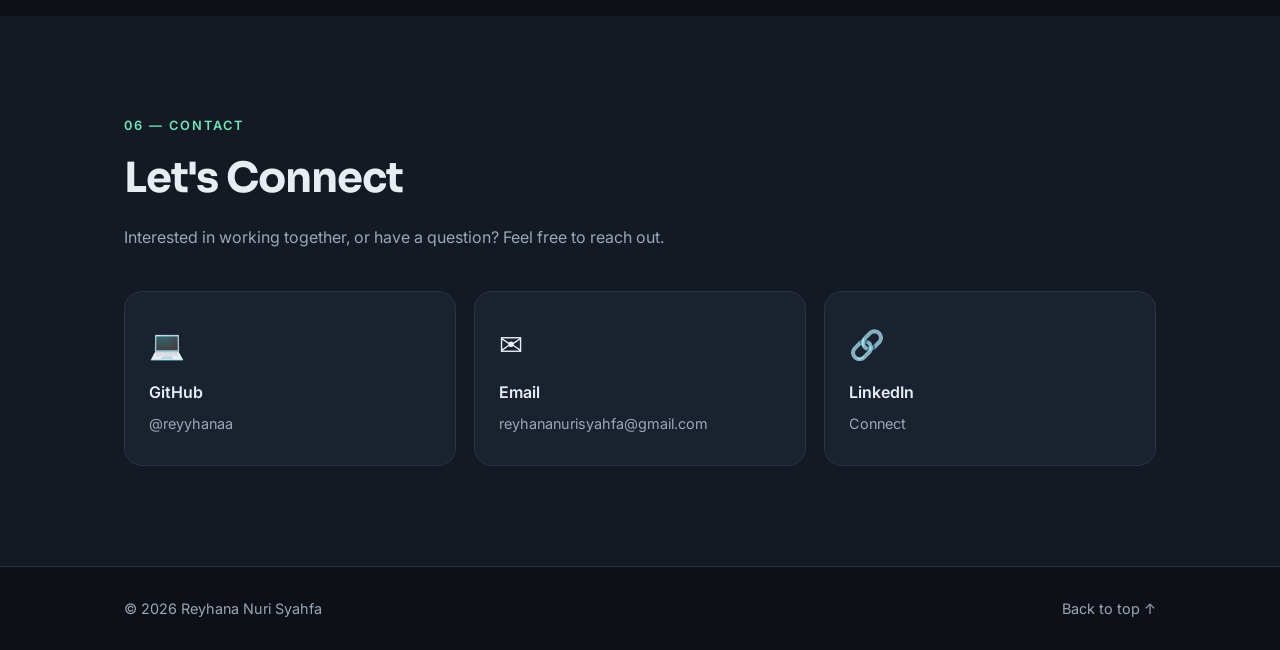
==== commit 1685e624: "Update index.html" ====
--- a/index.html
+++ b/index.html
@@ -108,7 +108,7 @@
           </p>
         </div>
         <ul class="about__facts">
-          <li><span>🎯</span> Focus: Data Analysis & Data Science</li>
+          <li><span>🎯</span> Focus: Data Management & Business Intelligence</li>
           <li><span>🧰</span> Languages: Python, SQL</li>
           <li><span>☁️</span> Cloud: Google BigQuery, Looker Studio</li>
           <li><span>📚</span> Always learning something new</li>
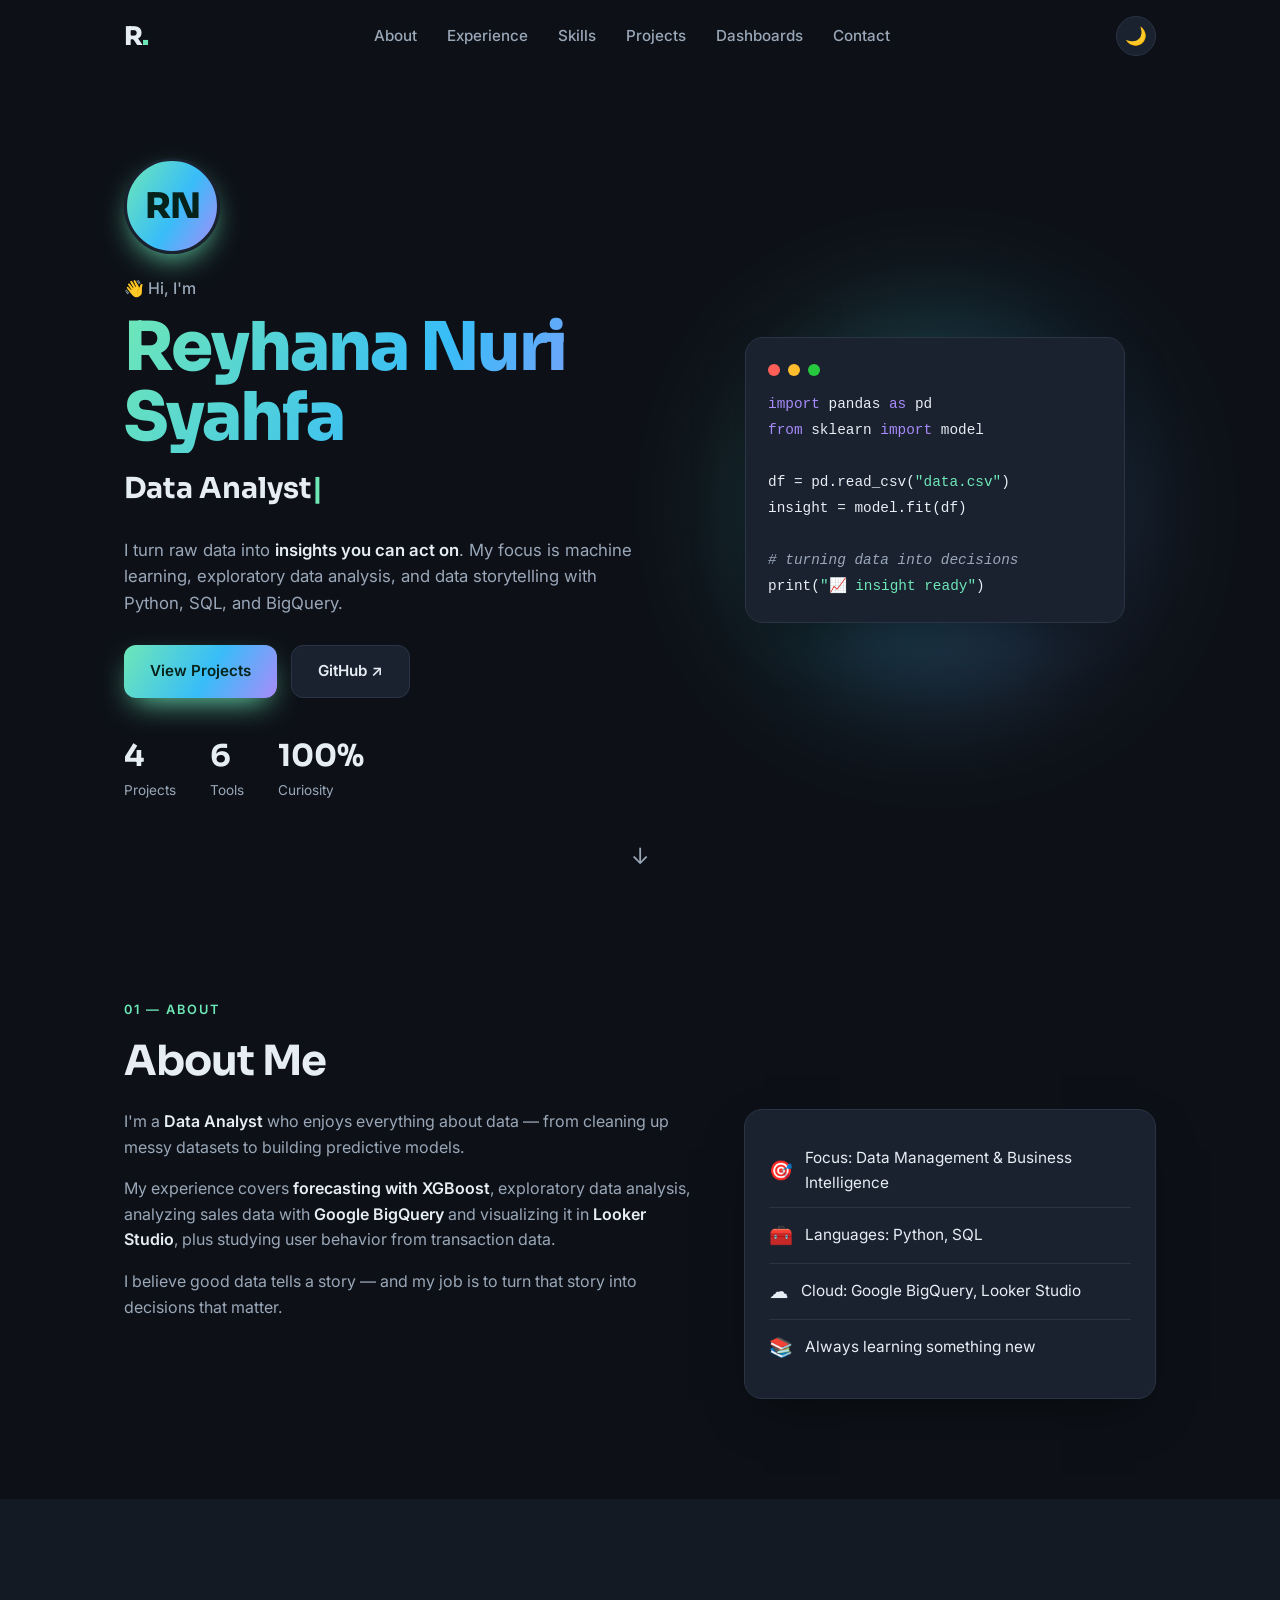
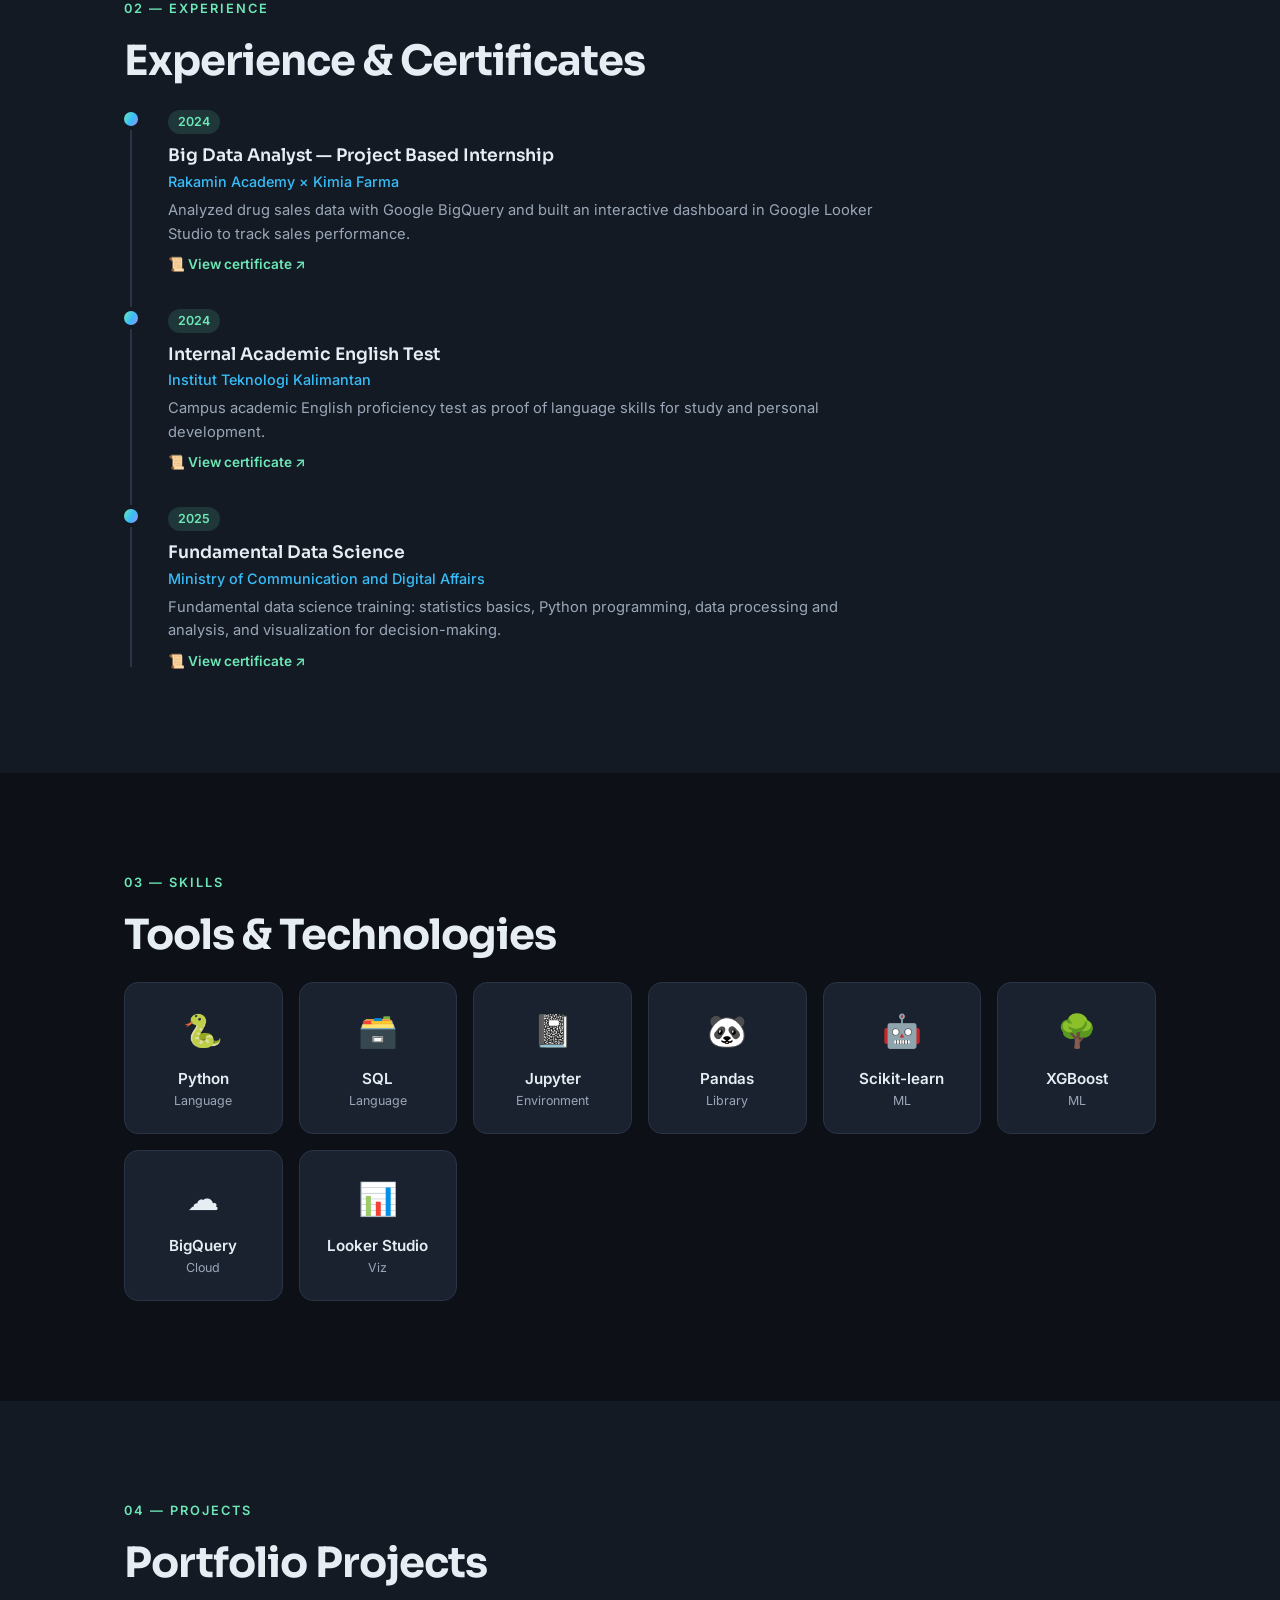
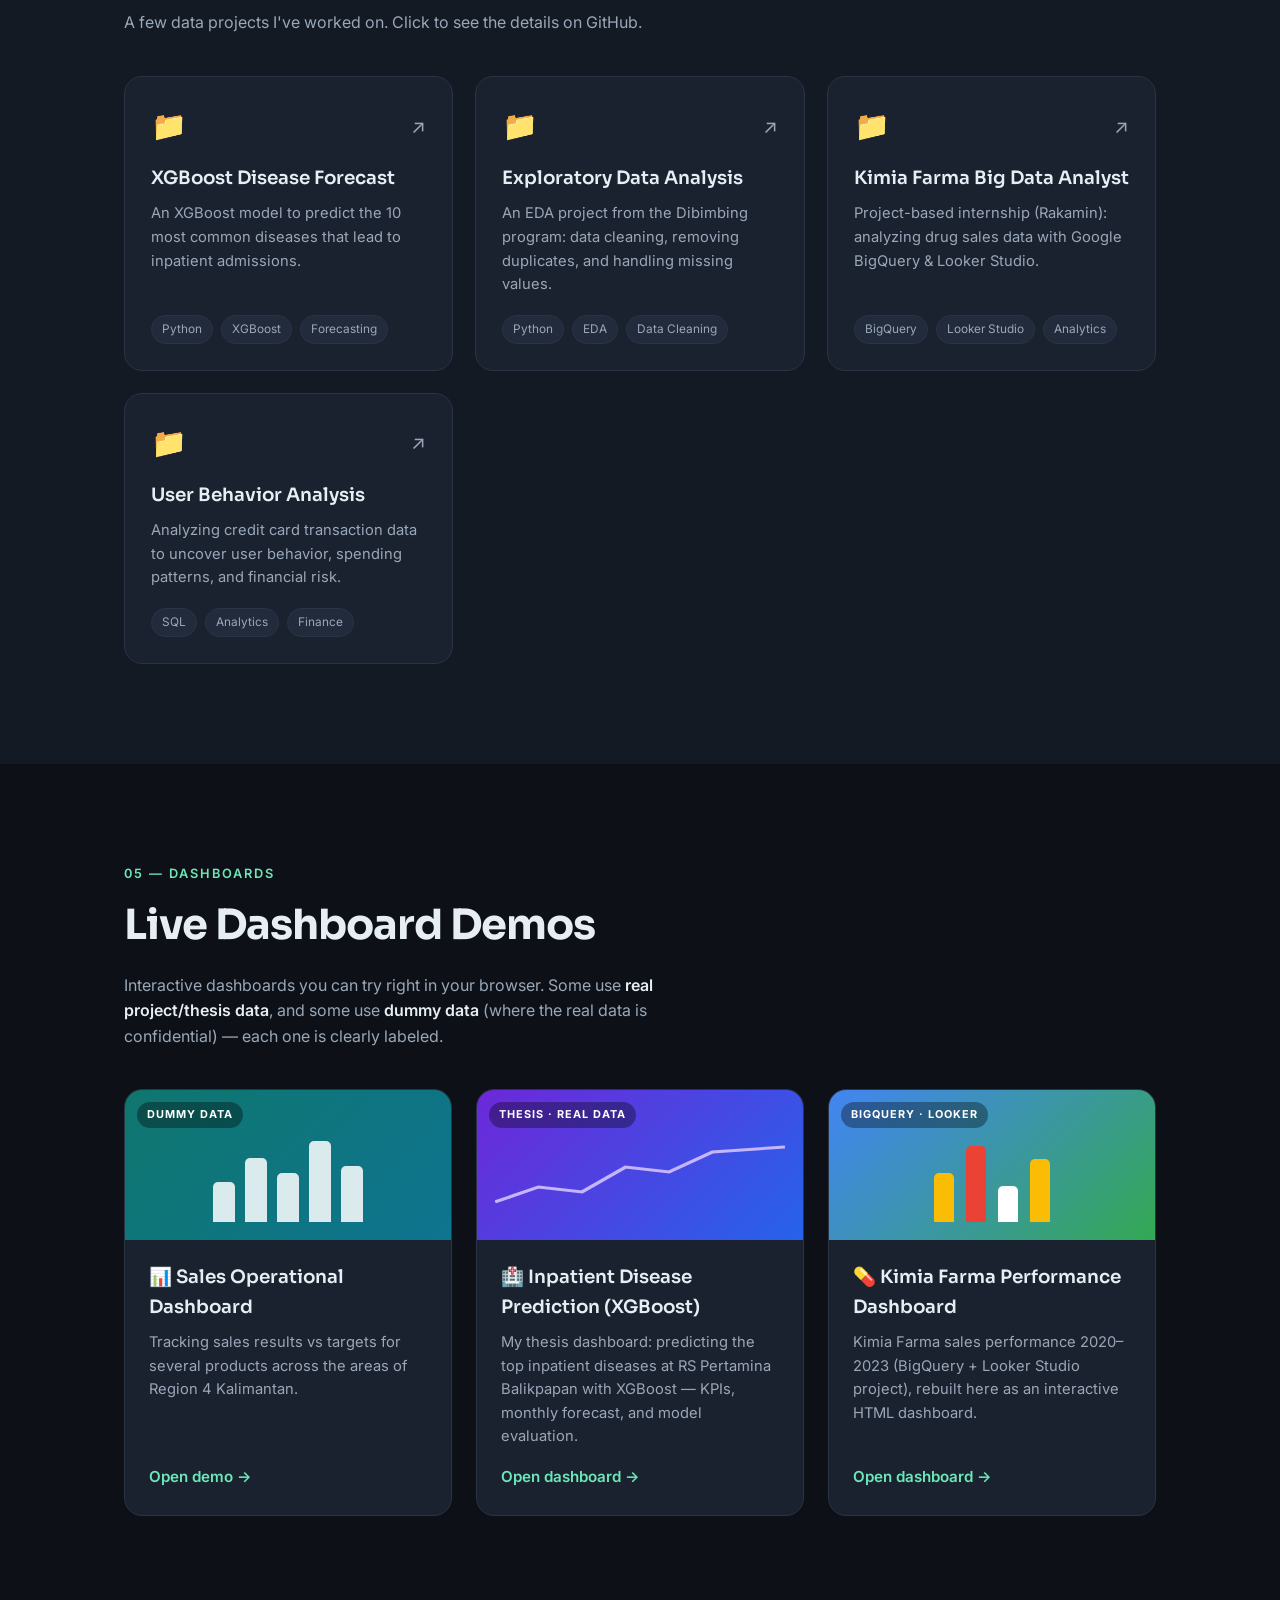
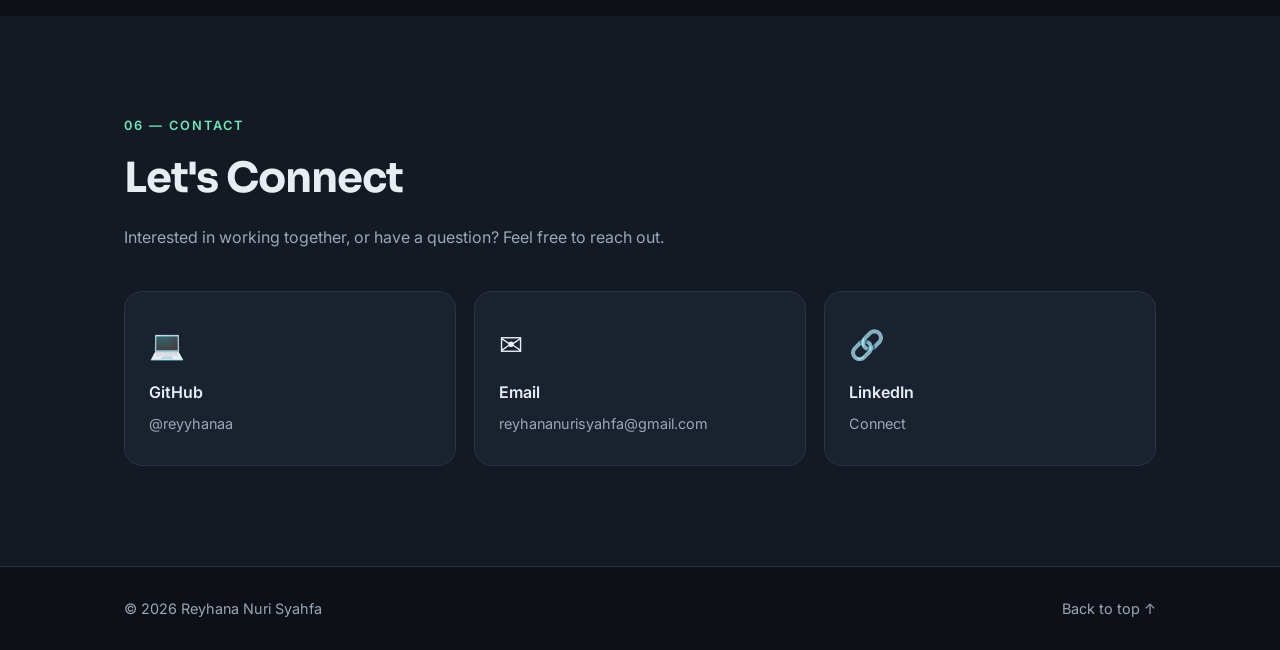
==== commit 7323d12d: "feat(dashboard): reka ulang dashboard Kimia Farma ke HTML (ganti embed Looker) - Tambah dashboards/k" ====
--- a/index.html
+++ b/index.html
@@ -213,14 +213,14 @@
           </div>
         </a>
 
-        <a class="dash__card reveal" href="dashboards/kimiafarma-looker.html">
+        <a class="dash__card reveal" href="dashboards/kimiafarma-dashboard.html">
           <div class="dash__preview dash__preview--looker">
-            <span class="dash__badge">LOOKER STUDIO</span>
+            <span class="dash__badge">BIGQUERY · LOOKER</span>
             <div class="dash__gbars"><i></i><i></i><i></i><i></i></div>
           </div>
           <div class="dash__body">
-            <h3 class="dash__name">💊 Kimia Farma Sales Dashboard</h3>
-            <p class="dash__desc">Kimia Farma drug sales analysis built with Google BigQuery & Looker Studio.</p>
+            <h3 class="dash__name">💊 Kimia Farma Performance Dashboard</h3>
+            <p class="dash__desc">Kimia Farma sales performance 2020–2023 (BigQuery + Looker Studio project), rebuilt here as an interactive HTML dashboard.</p>
             <span class="dash__cta">Open dashboard →</span>
           </div>
         </a>
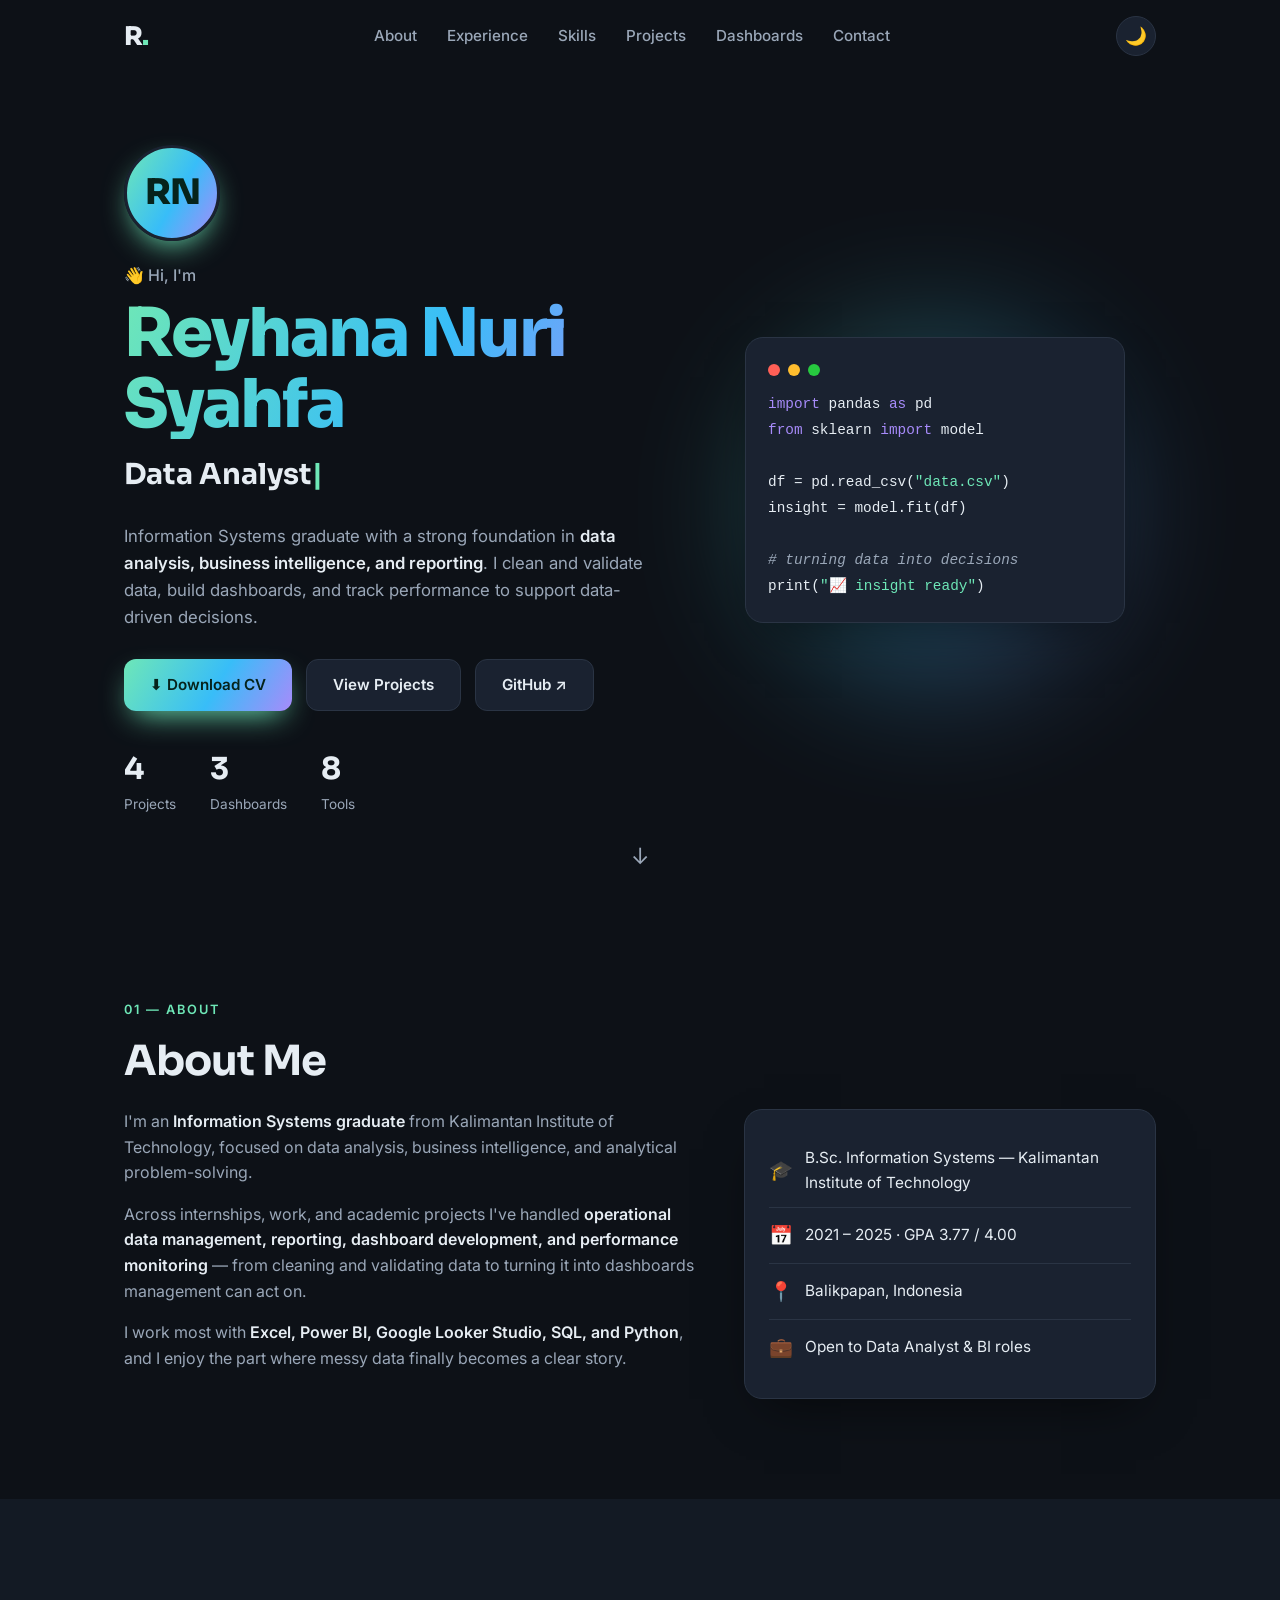
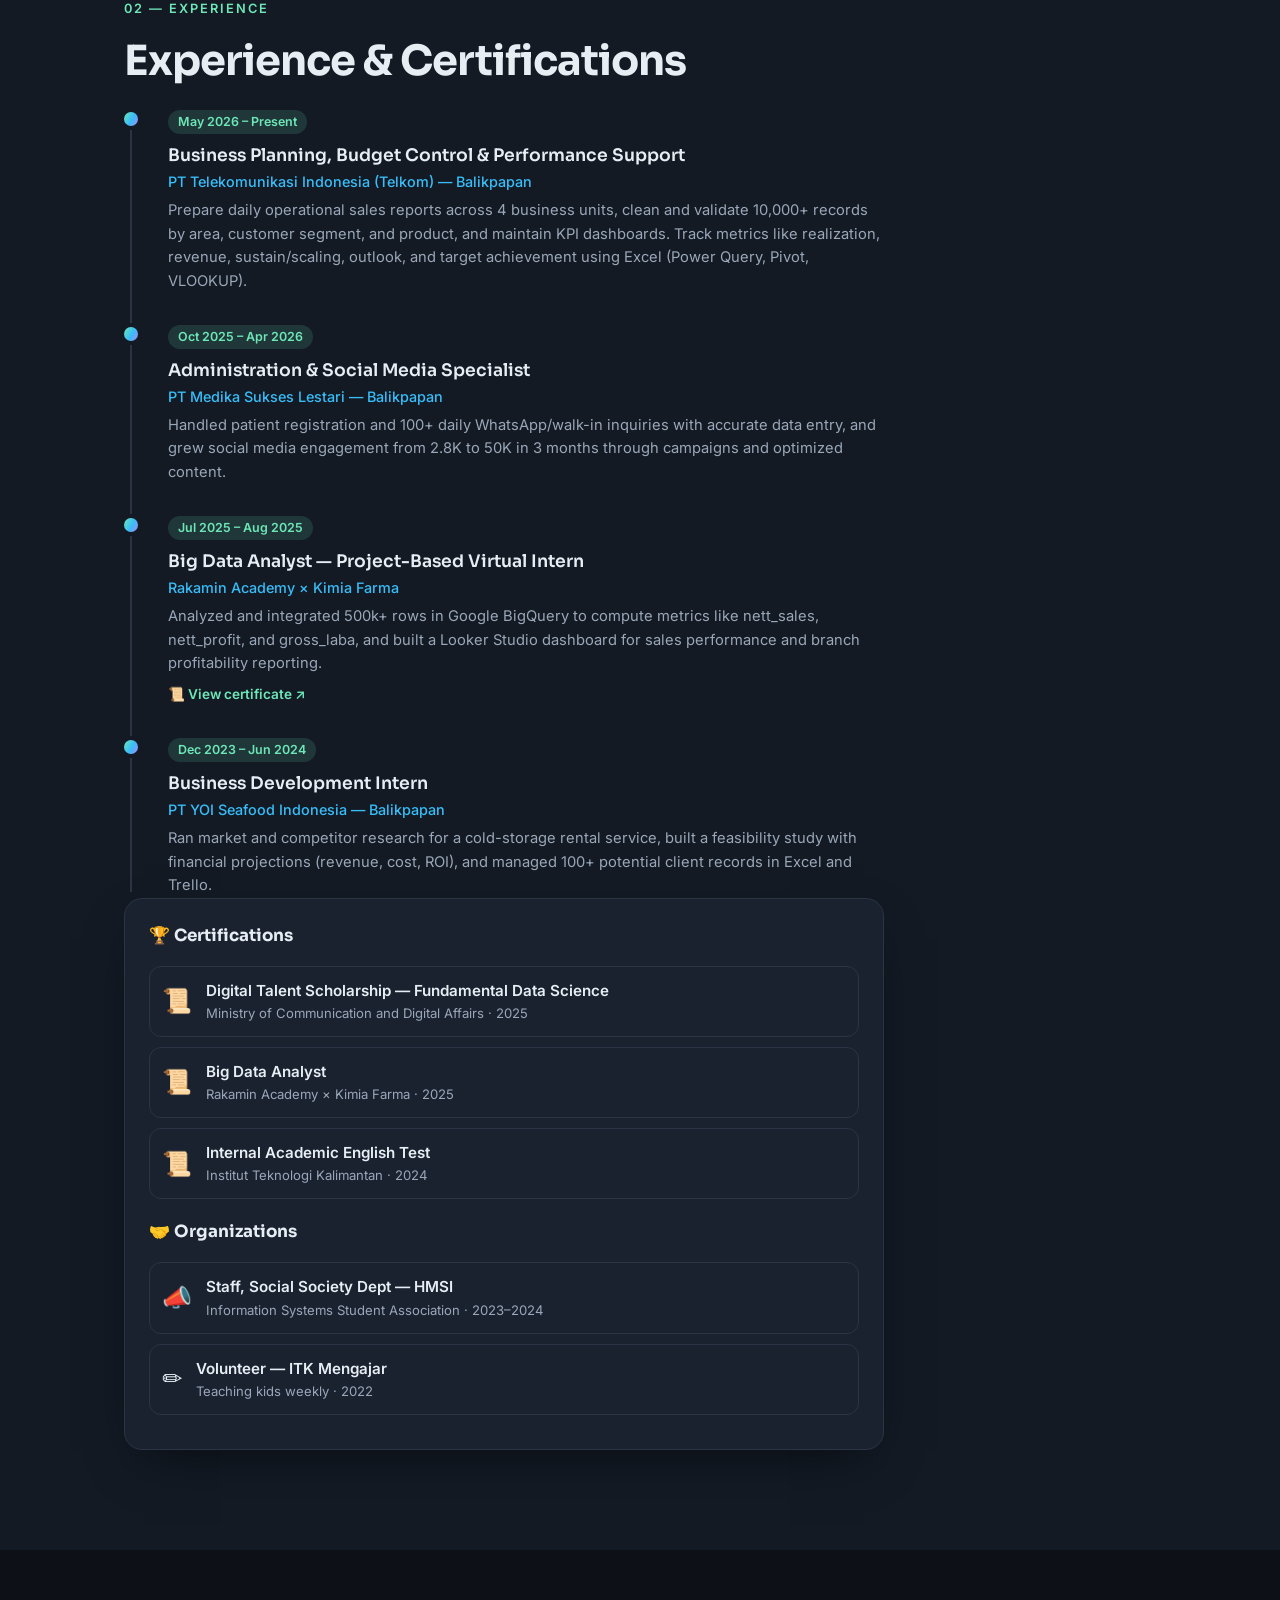
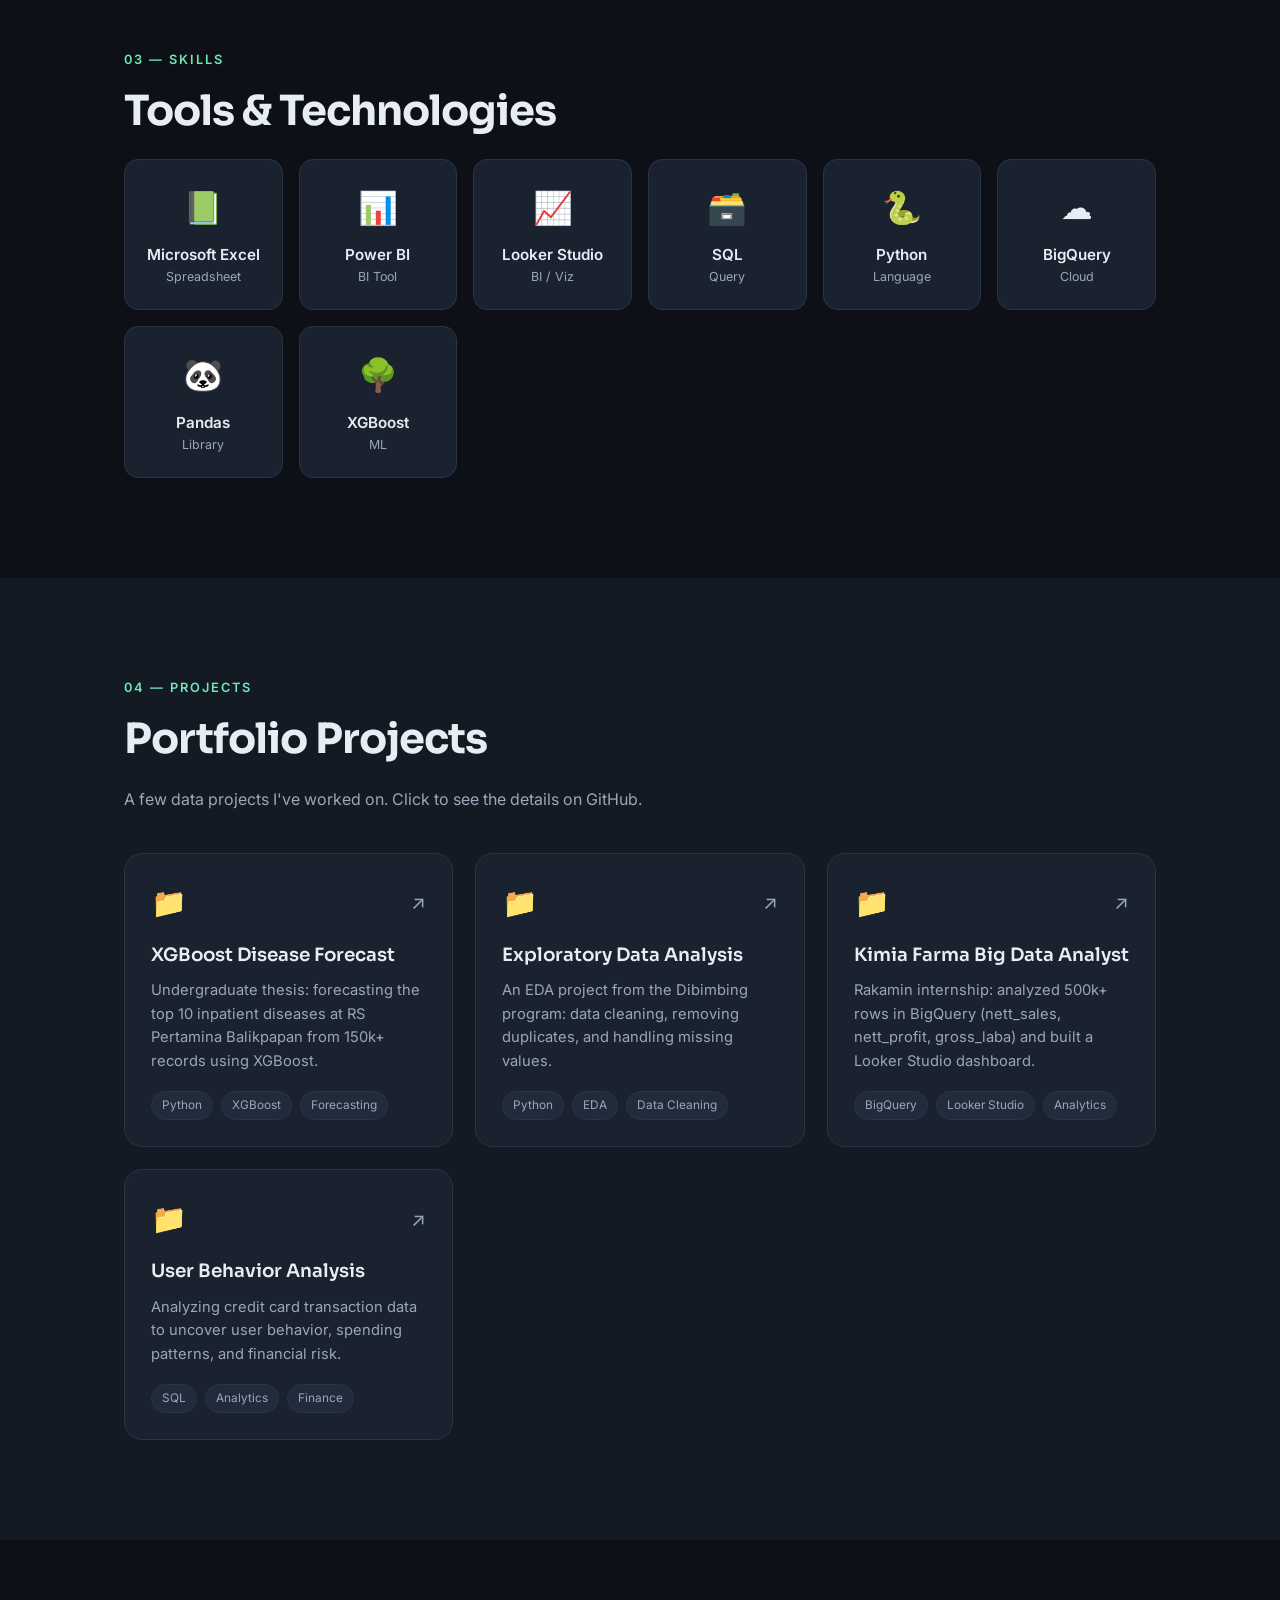
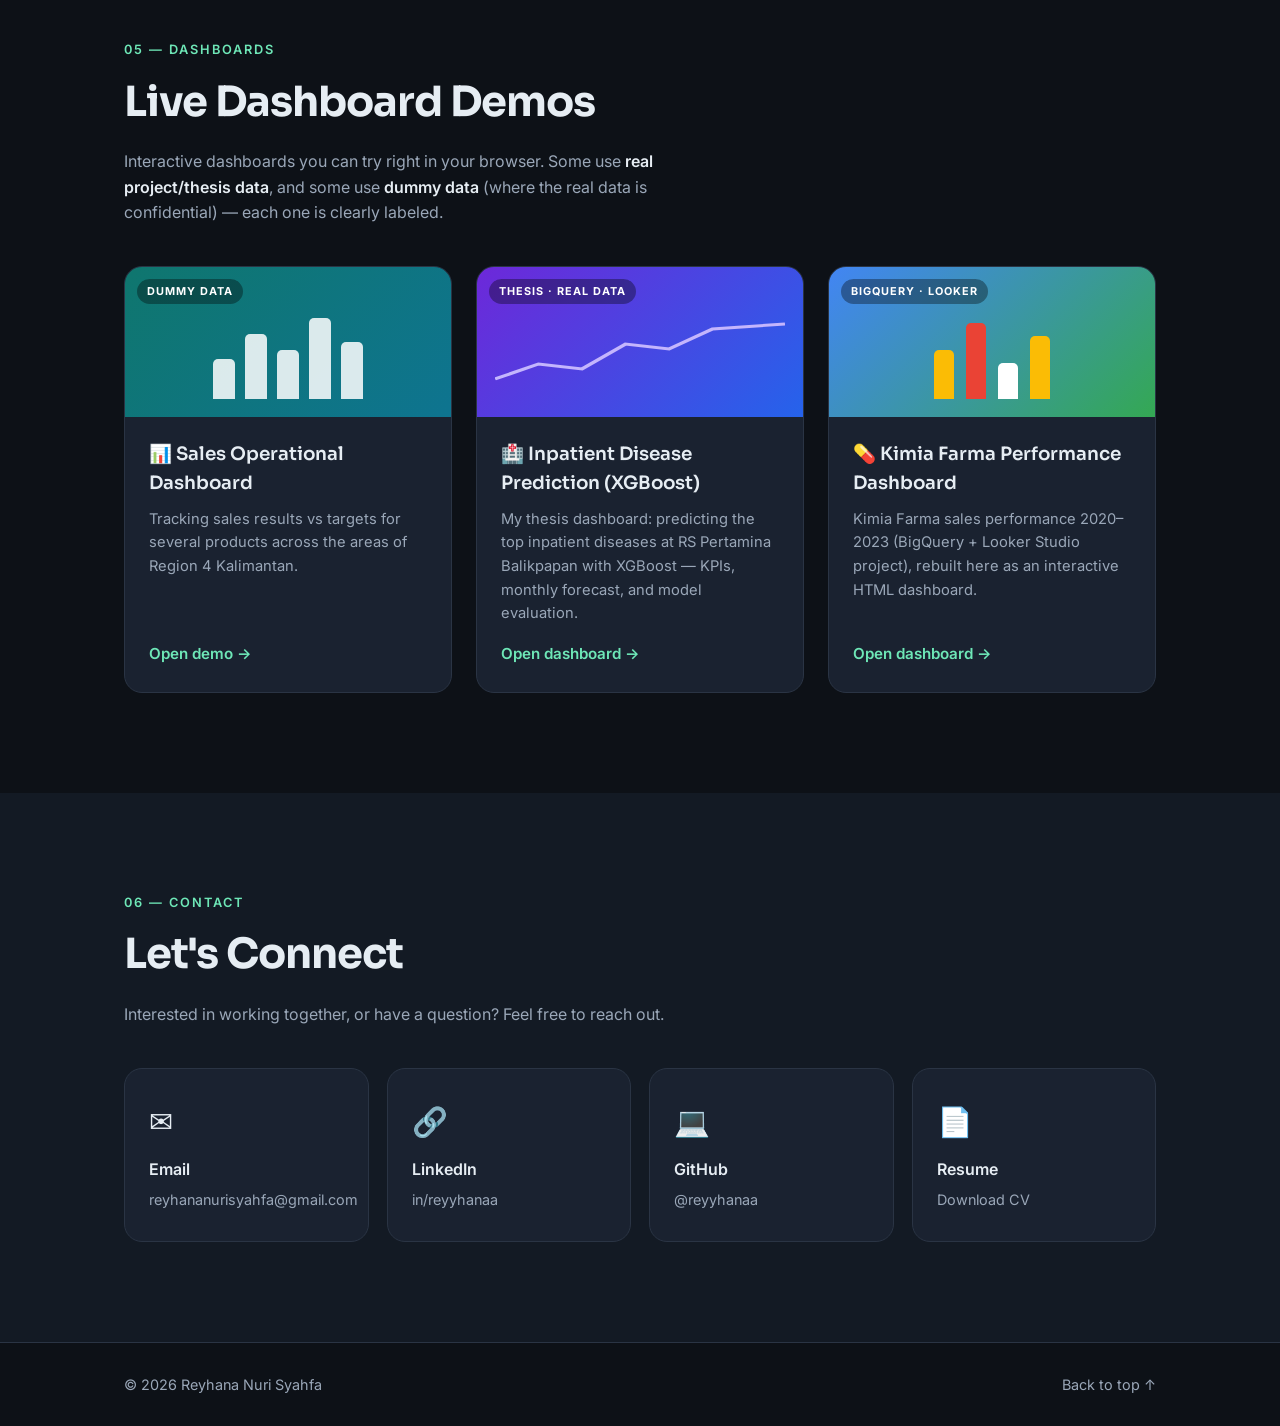
==== commit 7ae6f835: "feat(content): selaraskan portfolio dengan CV + tambah Download CV - Tambah CV_Reyhana_Nuri_Syahfa.p" ====
--- a/index.html
+++ b/index.html
@@ -4,12 +4,12 @@
   <meta charset="UTF-8" />
   <meta name="viewport" content="width=device-width, initial-scale=1.0" />
   <title>Reyhana Nuri Syahfa — Data Analyst</title>
-  <meta name="description" content="Portfolio of Reyhana Nuri Syahfa — Data Analyst & Data Science enthusiast. Machine learning, EDA, BigQuery, and data storytelling." />
+  <meta name="description" content="Portfolio of Reyhana Nuri Syahfa — Information Systems graduate & Data Analyst. Data analysis, business intelligence, dashboards, Excel, Power BI, Looker Studio, SQL, Python." />
   <meta name="author" content="Reyhana Nuri Syahfa" />
 
   <!-- Open Graph (nicer link preview when shared) -->
   <meta property="og:title" content="Reyhana Nuri Syahfa — Data Analyst" />
-  <meta property="og:description" content="Data Analyst & Data Science portfolio: ML forecasting, EDA, BigQuery, data storytelling." />
+  <meta property="og:description" content="Information Systems graduate & Data Analyst — data analysis, BI, dashboards, and reporting." />
   <meta property="og:type" content="website" />
 
   <link rel="preconnect" href="https://fonts.googleapis.com" />
@@ -54,18 +54,19 @@
           <span class="typed" id="typed"></span><span class="cursor">|</span>
         </h2>
         <p class="hero__desc">
-          I turn raw data into <strong>insights you can act on</strong>.
-          My focus is machine learning, exploratory data analysis, and data storytelling
-          with Python, SQL, and BigQuery.
+          Information Systems graduate with a strong foundation in <strong>data analysis,
+          business intelligence, and reporting</strong>. I clean and validate data, build
+          dashboards, and track performance to support data-driven decisions.
         </p>
         <div class="hero__cta">
-          <a href="#projects" class="btn btn--primary">View Projects</a>
+          <a href="CV_Reyhana_Nuri_Syahfa.pdf" download class="btn btn--primary">⬇ Download CV</a>
+          <a href="#projects" class="btn btn--ghost">View Projects</a>
           <a href="https://github.com/reyyhanaa" target="_blank" rel="noopener" class="btn btn--ghost">GitHub ↗</a>
         </div>
         <div class="hero__stats">
           <div class="stat"><span class="stat__num" data-count="4">0</span><span class="stat__label">Projects</span></div>
-          <div class="stat"><span class="stat__num" data-count="6">0</span><span class="stat__label">Tools</span></div>
-          <div class="stat"><span class="stat__num" data-count="100" data-suffix="%">0</span><span class="stat__label">Curiosity</span></div>
+          <div class="stat"><span class="stat__num" data-count="3">0</span><span class="stat__label">Dashboards</span></div>
+          <div class="stat"><span class="stat__num" data-count="8">0</span><span class="stat__label">Tools</span></div>
         </div>
       </div>
       <div class="hero__visual">
@@ -94,61 +95,108 @@
       <div class="about">
         <div class="about__text">
           <p>
-            I'm a <strong>Data Analyst</strong> who enjoys everything about data —
-            from cleaning up messy datasets to building predictive models.
+            I'm an <strong>Information Systems graduate</strong> from Kalimantan Institute of Technology,
+            focused on data analysis, business intelligence, and analytical problem-solving.
           </p>
           <p>
-            My experience covers <strong>forecasting with XGBoost</strong>, exploratory data analysis,
-            analyzing sales data with <strong>Google BigQuery</strong> and visualizing it in
-            <strong>Looker Studio</strong>, plus studying user behavior from transaction data.
+            Across internships, work, and academic projects I've handled <strong>operational data
+            management, reporting, dashboard development, and performance monitoring</strong> —
+            from cleaning and validating data to turning it into dashboards management can act on.
           </p>
           <p>
-            I believe good data tells a story — and my job is to turn that story
-            into decisions that matter.
+            I work most with <strong>Excel, Power BI, Google Looker Studio, SQL, and Python</strong>,
+            and I enjoy the part where messy data finally becomes a clear story.
           </p>
         </div>
         <ul class="about__facts">
-          <li><span>🎯</span> Focus: Data Management & Business Intelligence</li>
-          <li><span>🧰</span> Languages: Python, SQL</li>
-          <li><span>☁️</span> Cloud: Google BigQuery, Looker Studio</li>
-          <li><span>📚</span> Always learning something new</li>
+          <li><span>🎓</span> B.Sc. Information Systems — Kalimantan Institute of Technology</li>
+          <li><span>📅</span> 2021 – 2025 · GPA 3.77 / 4.00</li>
+          <li><span>📍</span> Balikpapan, Indonesia</li>
+          <li><span>💼</span> Open to Data Analyst & BI roles</li>
         </ul>
       </div>
     </div>
   </section>
 
-  <!-- ===== Experience & Certificates ===== -->
+  <!-- ===== Experience & Certifications ===== -->
   <section class="section section--alt" id="experience">
     <div class="container">
       <p class="section__tag">02 — Experience</p>
-      <h2 class="section__title">Experience & Certificates</h2>
+      <h2 class="section__title">Experience & Certifications</h2>
 
       <div class="exp">
-        <!-- Experience timeline -->
+        <!-- Work experience timeline -->
         <div class="timeline">
           <div class="tl-item reveal">
             <div class="tl-dot"></div>
-            <span class="tl-date">2024</span>
-            <h3 class="tl-title">Big Data Analyst — Project Based Internship</h3>
-            <p class="tl-org">Rakamin Academy × Kimia Farma</p>
-            <p class="tl-desc">Analyzed drug sales data with Google BigQuery and built an interactive dashboard in Google Looker Studio to track sales performance.</p>
-            <a class="tl-cert" href="https://drive.google.com/file/d/1tSYmpcLawK9vk5KabUqML6oPOtY3QhhV/view?usp=sharing" target="_blank" rel="noopener">📜 View certificate ↗</a>
+            <span class="tl-date">May 2026 – Present</span>
+            <h3 class="tl-title">Business Planning, Budget Control & Performance Support</h3>
+            <p class="tl-org">PT Telekomunikasi Indonesia (Telkom) — Balikpapan</p>
+            <p class="tl-desc">Prepare daily operational sales reports across 4 business units, clean and validate 10,000+ records by area, customer segment, and product, and maintain KPI dashboards. Track metrics like realization, revenue, sustain/scaling, outlook, and target achievement using Excel (Power Query, Pivot, VLOOKUP).</p>
           </div>
           <div class="tl-item reveal">
             <div class="tl-dot"></div>
-            <span class="tl-date">2024</span>
-            <h3 class="tl-title">Internal Academic English Test</h3>
-            <p class="tl-org">Institut Teknologi Kalimantan</p>
-            <p class="tl-desc">Campus academic English proficiency test as proof of language skills for study and personal development.</p>
-            <a class="tl-cert" href="https://drive.google.com/file/d/1hAOncNV_JxuX-88xfdrLg745r2Jt5vbB/view?usp=sharing" target="_blank" rel="noopener">📜 View certificate ↗</a>
+            <span class="tl-date">Oct 2025 – Apr 2026</span>
+            <h3 class="tl-title">Administration & Social Media Specialist</h3>
+            <p class="tl-org">PT Medika Sukses Lestari — Balikpapan</p>
+            <p class="tl-desc">Handled patient registration and 100+ daily WhatsApp/walk-in inquiries with accurate data entry, and grew social media engagement from 2.8K to 50K in 3 months through campaigns and optimized content.</p>
           </div>
           <div class="tl-item reveal">
             <div class="tl-dot"></div>
-            <span class="tl-date">2025</span>
-            <h3 class="tl-title">Fundamental Data Science</h3>
-            <p class="tl-org">Ministry of Communication and Digital Affairs</p>
-            <p class="tl-desc">Fundamental data science training: statistics basics, Python programming, data processing and analysis, and visualization for decision-making.</p>
-            <a class="tl-cert" href="https://drive.google.com/file/d/1wy8LeNHDrMxfZP5t_7JzoNF7H0rzIoj1/view?usp=sharing" target="_blank" rel="noopener">📜 View certificate ↗</a>
+            <span class="tl-date">Jul 2025 – Aug 2025</span>
+            <h3 class="tl-title">Big Data Analyst — Project-Based Virtual Intern</h3>
+            <p class="tl-org">Rakamin Academy × Kimia Farma</p>
+            <p class="tl-desc">Analyzed and integrated 500k+ rows in Google BigQuery to compute metrics like nett_sales, nett_profit, and gross_laba, and built a Looker Studio dashboard for sales performance and branch profitability reporting.</p>
+            <a class="tl-cert" href="https://drive.google.com/file/d/1tSYmpcLawK9vk5KabUqML6oPOtY3QhhV/view?usp=sharing" target="_blank" rel="noopener">📜 View certificate ↗</a>
+          </div>
+          <div class="tl-item reveal">
+            <div class="tl-dot"></div>
+            <span class="tl-date">Dec 2023 – Jun 2024</span>
+            <h3 class="tl-title">Business Development Intern</h3>
+            <p class="tl-org">PT YOI Seafood Indonesia — Balikpapan</p>
+            <p class="tl-desc">Ran market and competitor research for a cold-storage rental service, built a feasibility study with financial projections (revenue, cost, ROI), and managed 100+ potential client records in Excel and Trello.</p>
+          </div>
+        </div>
+
+        <!-- Certifications & organizations -->
+        <div class="certs">
+          <h3 class="certs__heading">🏆 Certifications</h3>
+          <a class="cert reveal" href="https://drive.google.com/file/d/1wy8LeNHDrMxfZP5t_7JzoNF7H0rzIoj1/view?usp=sharing" target="_blank" rel="noopener">
+            <span class="cert__icon">📜</span>
+            <div>
+              <span class="cert__name">Digital Talent Scholarship — Fundamental Data Science</span>
+              <span class="cert__issuer">Ministry of Communication and Digital Affairs · 2025</span>
+            </div>
+          </a>
+          <a class="cert reveal" href="https://drive.google.com/file/d/1tSYmpcLawK9vk5KabUqML6oPOtY3QhhV/view?usp=sharing" target="_blank" rel="noopener">
+            <span class="cert__icon">📜</span>
+            <div>
+              <span class="cert__name">Big Data Analyst</span>
+              <span class="cert__issuer">Rakamin Academy × Kimia Farma · 2025</span>
+            </div>
+          </a>
+          <a class="cert reveal" href="https://drive.google.com/file/d/1hAOncNV_JxuX-88xfdrLg745r2Jt5vbB/view?usp=sharing" target="_blank" rel="noopener">
+            <span class="cert__icon">📜</span>
+            <div>
+              <span class="cert__name">Internal Academic English Test</span>
+              <span class="cert__issuer">Institut Teknologi Kalimantan · 2024</span>
+            </div>
+          </a>
+
+          <h3 class="certs__heading" style="margin-top:20px">🤝 Organizations</h3>
+          <div class="cert reveal">
+            <span class="cert__icon">📣</span>
+            <div>
+              <span class="cert__name">Staff, Social Society Dept — HMSI</span>
+              <span class="cert__issuer">Information Systems Student Association · 2023–2024</span>
+            </div>
+          </div>
+          <div class="cert reveal">
+            <span class="cert__icon">✏️</span>
+            <div>
+              <span class="cert__name">Volunteer — ITK Mengajar</span>
+              <span class="cert__issuer">Teaching kids weekly · 2022</span>
+            </div>
           </div>
         </div>
       </div>
@@ -235,20 +283,25 @@
       <h2 class="section__title">Let's Connect</h2>
       <p class="section__lead">Interested in working together, or have a question? Feel free to reach out.</p>
       <div class="contact">
+        <a class="contact__card" href="mailto:reyhananurisyahfa@gmail.com">
+          <span class="contact__icon">✉️</span>
+          <span class="contact__label">Email</span>
+          <span class="contact__value">reyhananurisyahfa@gmail.com</span>
+        </a>
+        <a class="contact__card" href="https://linkedin.com/in/reyyhanaa" target="_blank" rel="noopener">
+          <span class="contact__icon">🔗</span>
+          <span class="contact__label">LinkedIn</span>
+          <span class="contact__value">in/reyyhanaa</span>
+        </a>
         <a class="contact__card" href="https://github.com/reyyhanaa" target="_blank" rel="noopener">
           <span class="contact__icon">💻</span>
           <span class="contact__label">GitHub</span>
           <span class="contact__value">@reyyhanaa</span>
         </a>
-        <a class="contact__card" href="mailto:reyhananurisyahfa@gmail.com">
-          <span class="contact__icon">✉️</span>
-          <span class="contact__label">Email</span>
-          <span class="contact__value">reyhananurisyahfa@gmail.com</span>
-        </a>
-        <a class="contact__card" href="https://linkedin.com/in/reyyhanaa" target="_blank" rel="noopener">
-          <span class="contact__icon">🔗</span>
-          <span class="contact__label">LinkedIn</span>
-          <span class="contact__value">Connect</span>
+        <a class="contact__card" href="CV_Reyhana_Nuri_Syahfa.pdf" download>
+          <span class="contact__icon">📄</span>
+          <span class="contact__label">Resume</span>
+          <span class="contact__value">Download CV</span>
         </a>
       </div>
     </div>
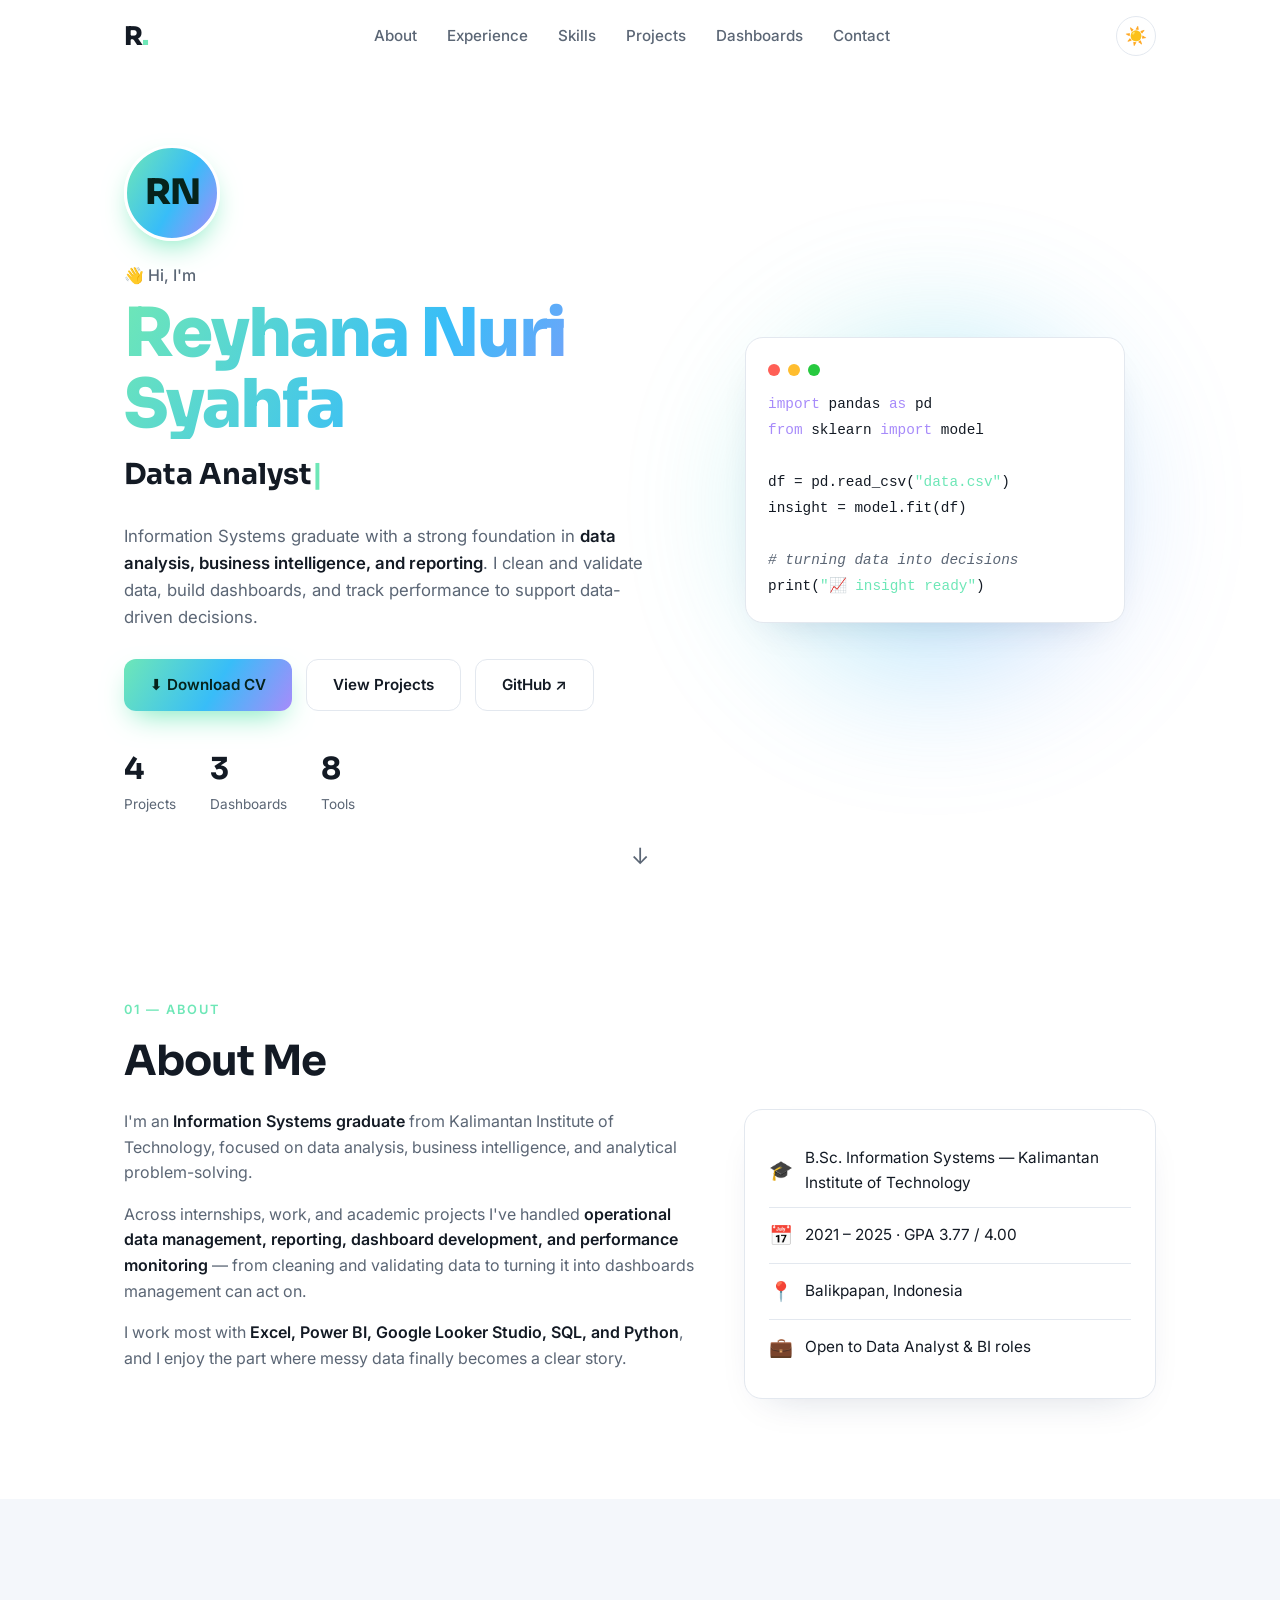
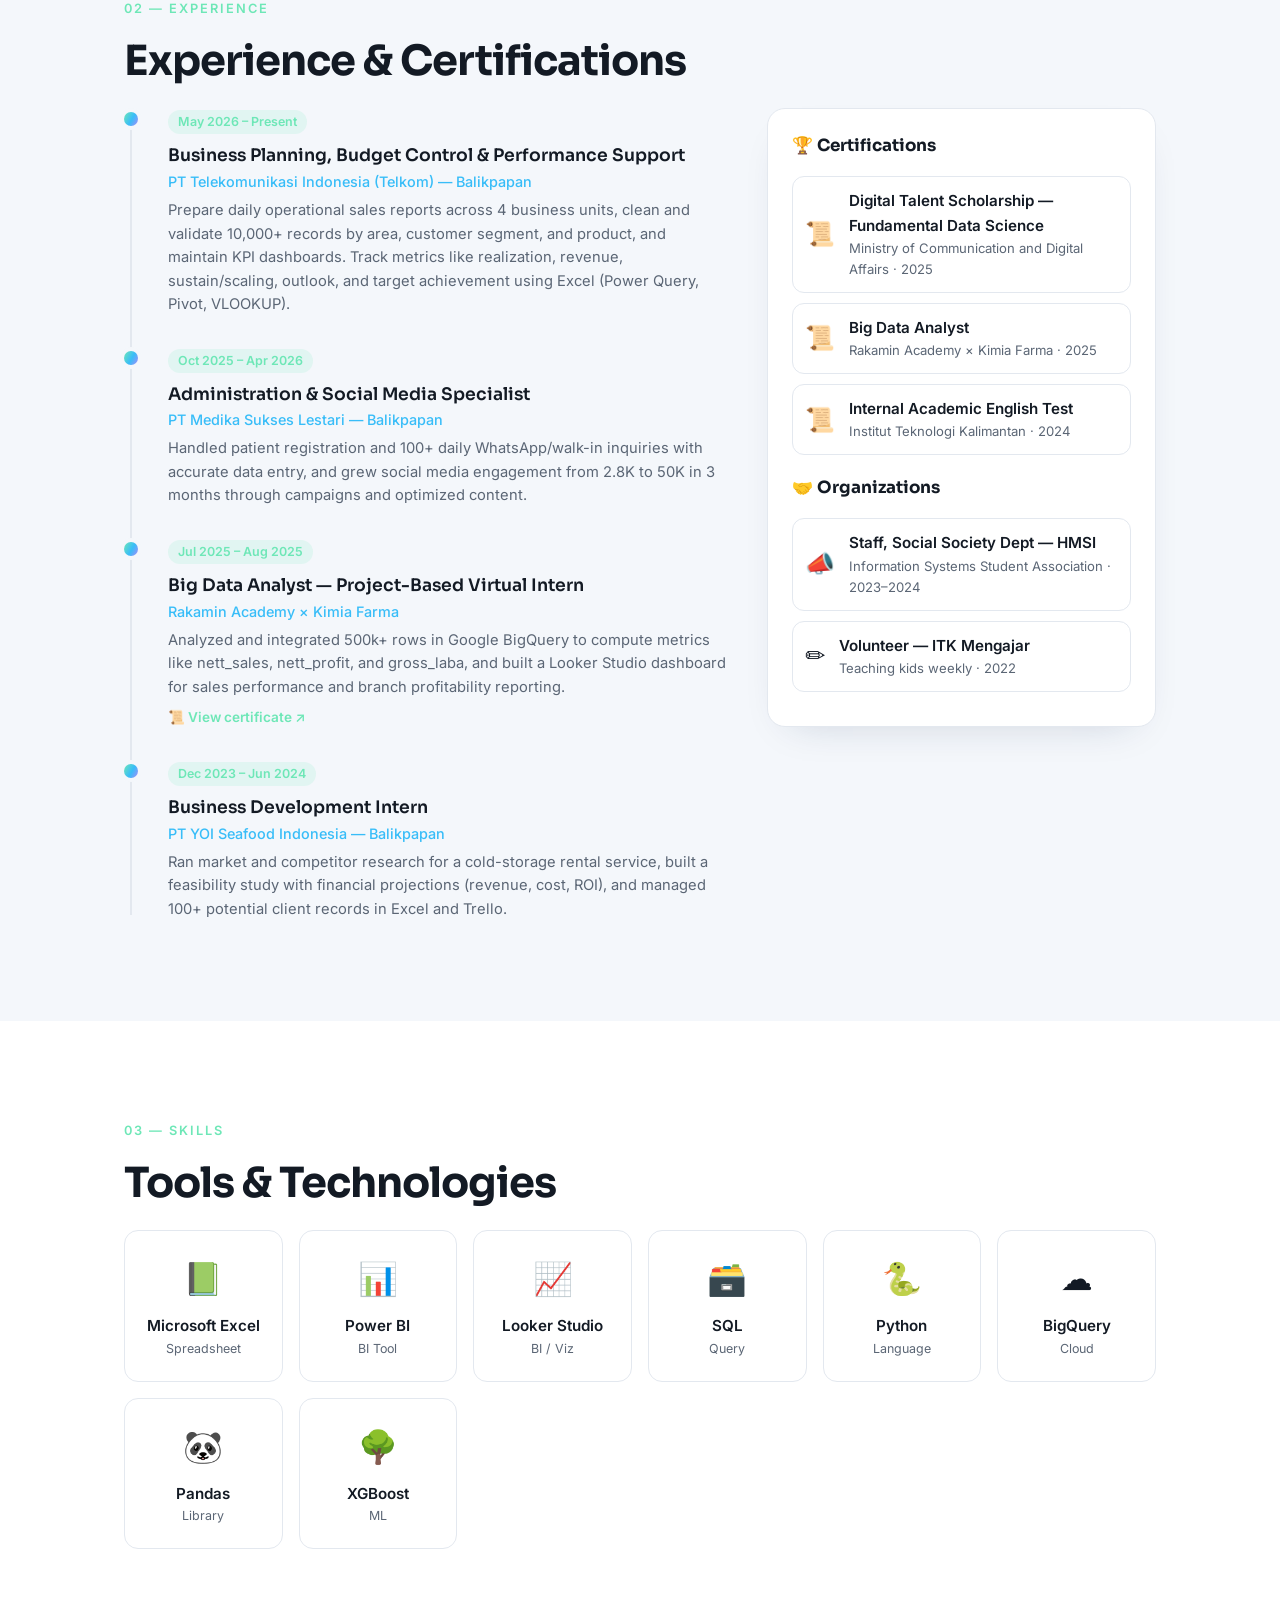
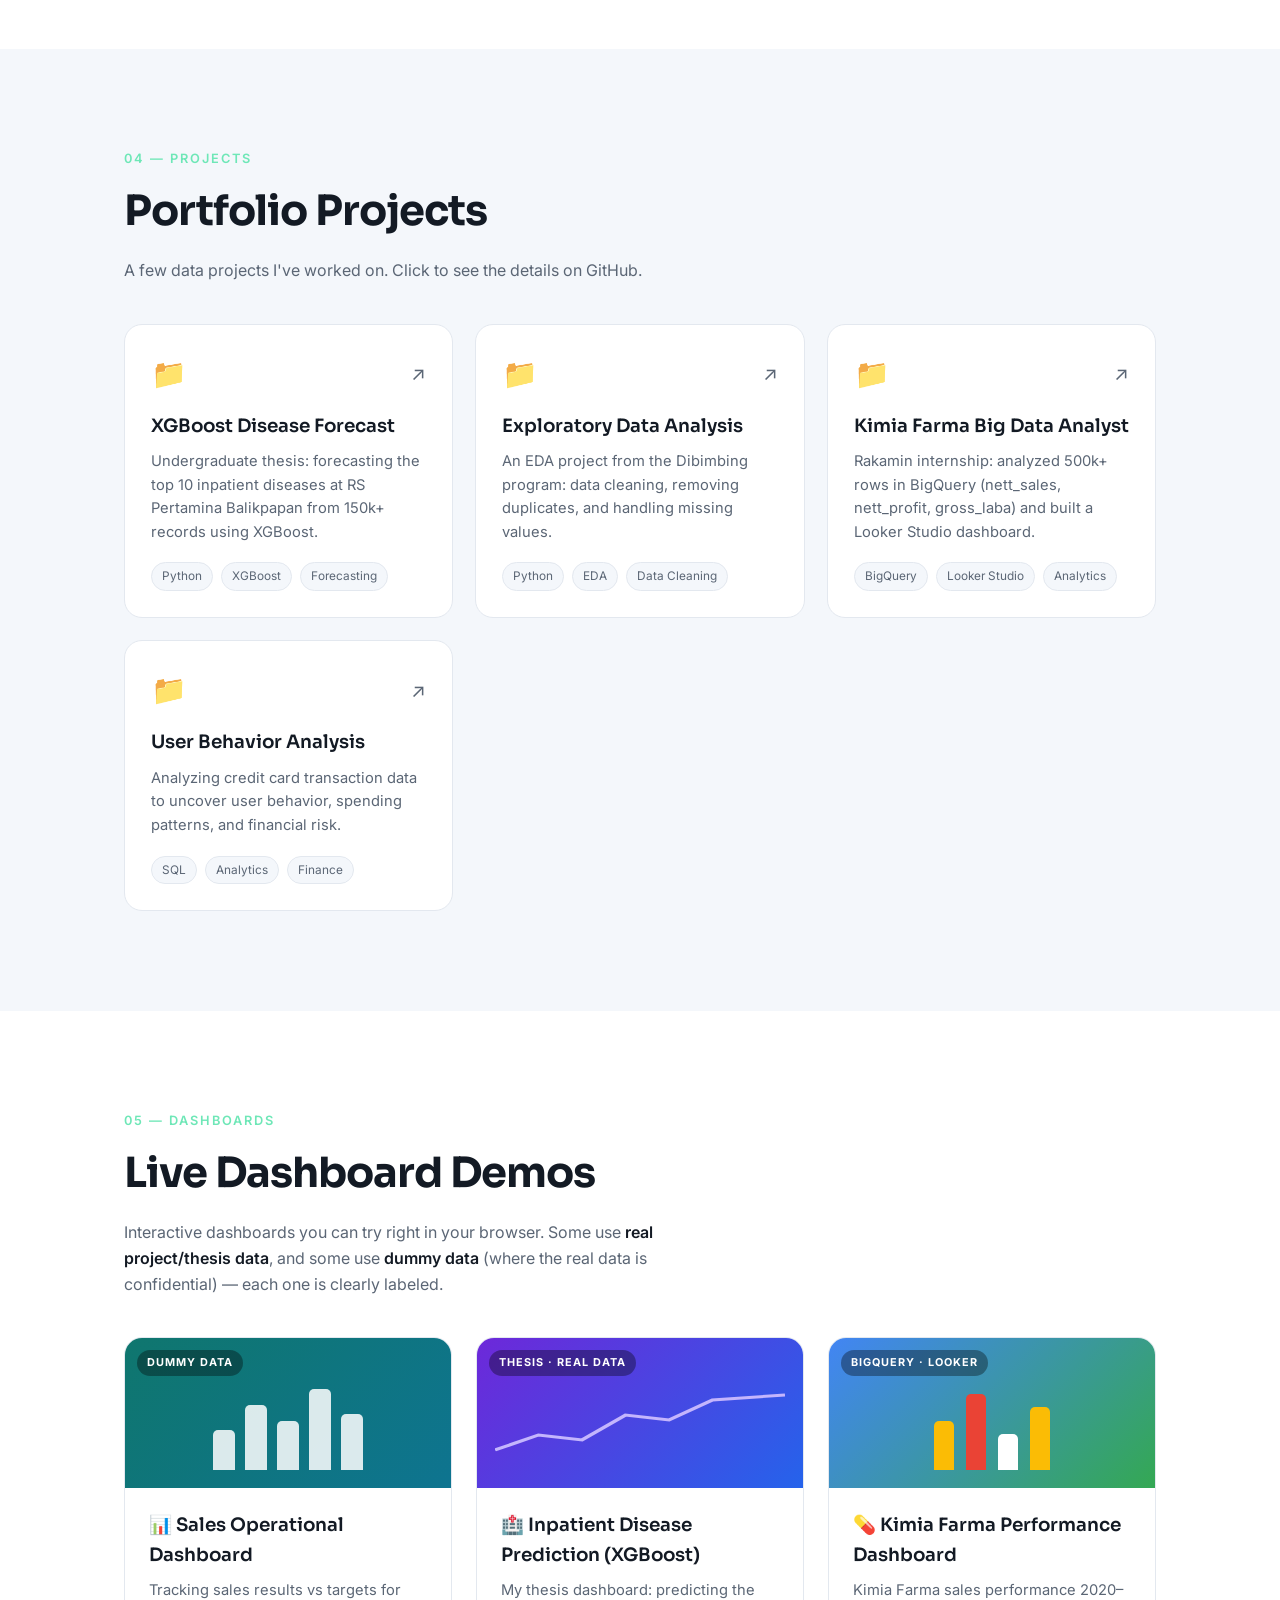
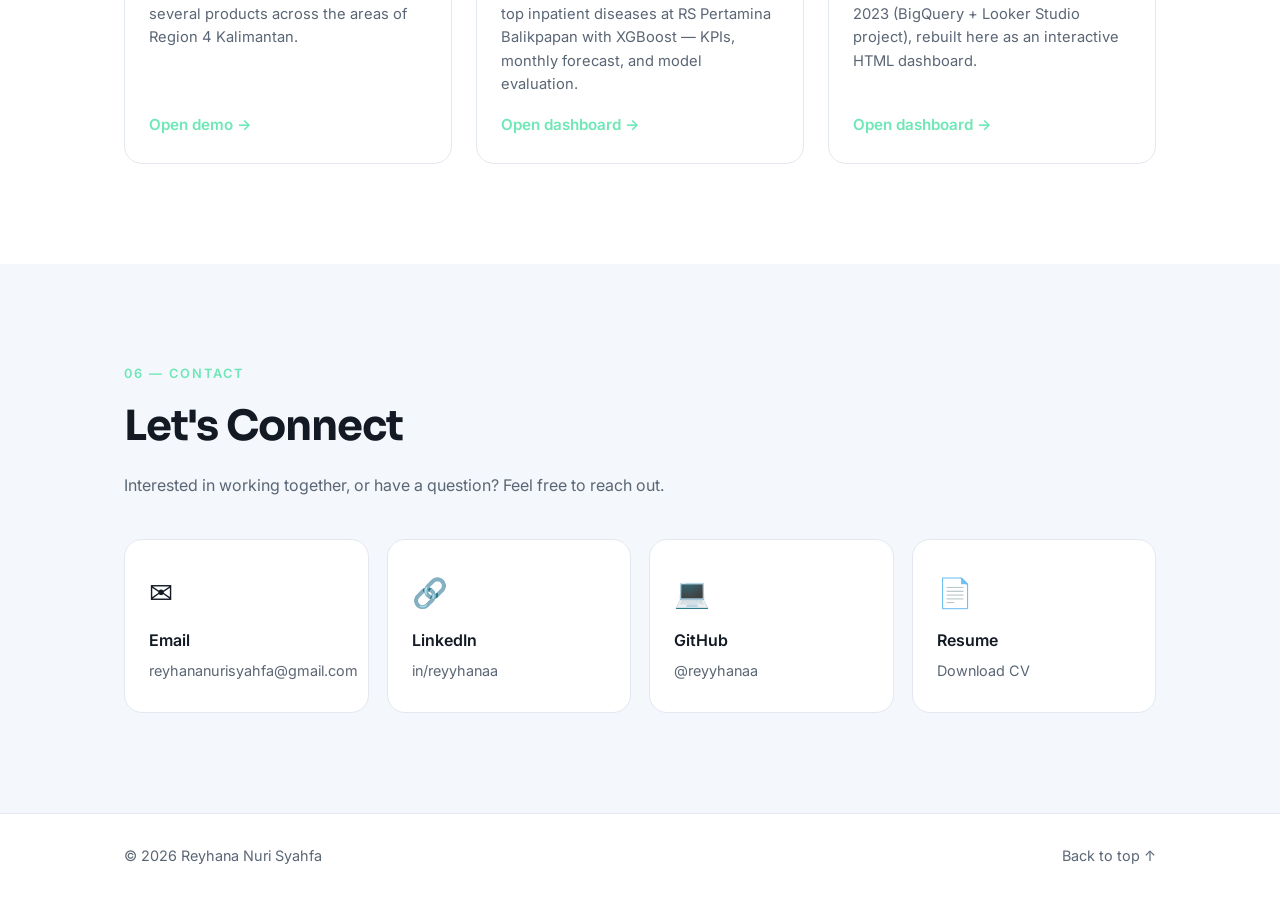
==== commit f80d42e9: "style(theme): background putih untuk seluruh portfolio + achievement tabel <100% merah - Halaman uta" ====
--- a/index.html
+++ b/index.html
@@ -1,5 +1,5 @@
 <!DOCTYPE html>
-<html lang="en">
+<html lang="en" data-theme="light">
 <head>
   <meta charset="UTF-8" />
   <meta name="viewport" content="width=device-width, initial-scale=1.0" />
--- a/style.css
+++ b/style.css
@@ -21,14 +21,14 @@
 }
 
 :root[data-theme="light"] {
-  --bg: #f6f8fb;
-  --bg-alt: #eef2f7;
+  --bg: #ffffff;
+  --bg-alt: #f4f7fb;
   --surface: #ffffff;
-  --surface-2: #f2f5f9;
-  --border: #dde4ec;
+  --surface-2: #f4f7fb;
+  --border: #e3e8ef;
   --text: #131a24;
   --text-dim: #5b6675;
-  --shadow: 0 20px 50px -24px rgba(20, 40, 80, 0.25);
+  --shadow: 0 16px 40px -24px rgba(20, 40, 80, 0.22);
 }
 
 /* ---- Reset & base ---- */
@@ -234,7 +234,7 @@
 .avatar__initials { font-family: "Sora"; font-weight: 800; font-size: 2.2rem; color: #06231b; letter-spacing: -1px; }
 
 /* ---- Experience / Timeline ---- */
-.exp { display: block; max-width: 760px; }
+.exp { display: grid; grid-template-columns: 1.55fr 1fr; gap: 40px; align-items: start; }
 .timeline { position: relative; padding-left: 26px; }
 .timeline::before { content: ""; position: absolute; left: 6px; top: 6px; bottom: 6px; width: 2px; background: var(--border); }
 .tl-item { position: relative; padding: 0 0 30px 18px; }
